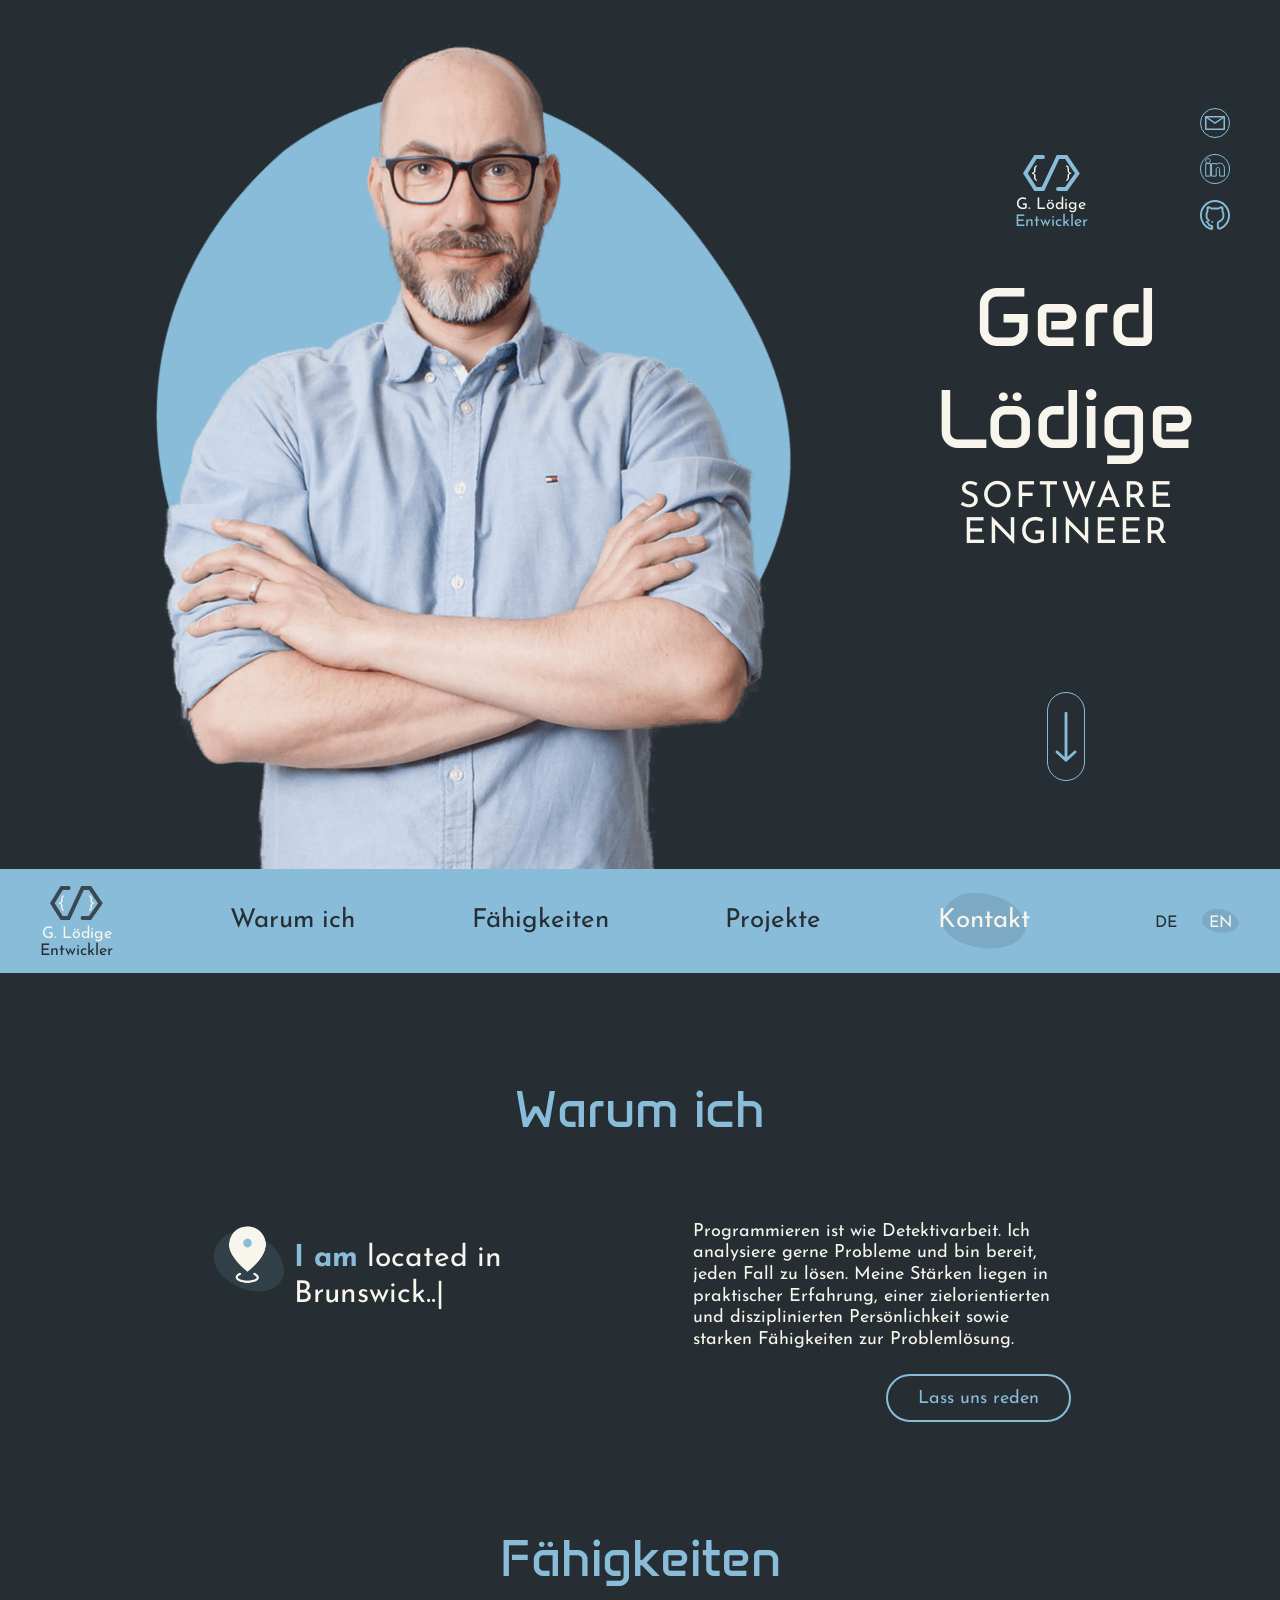
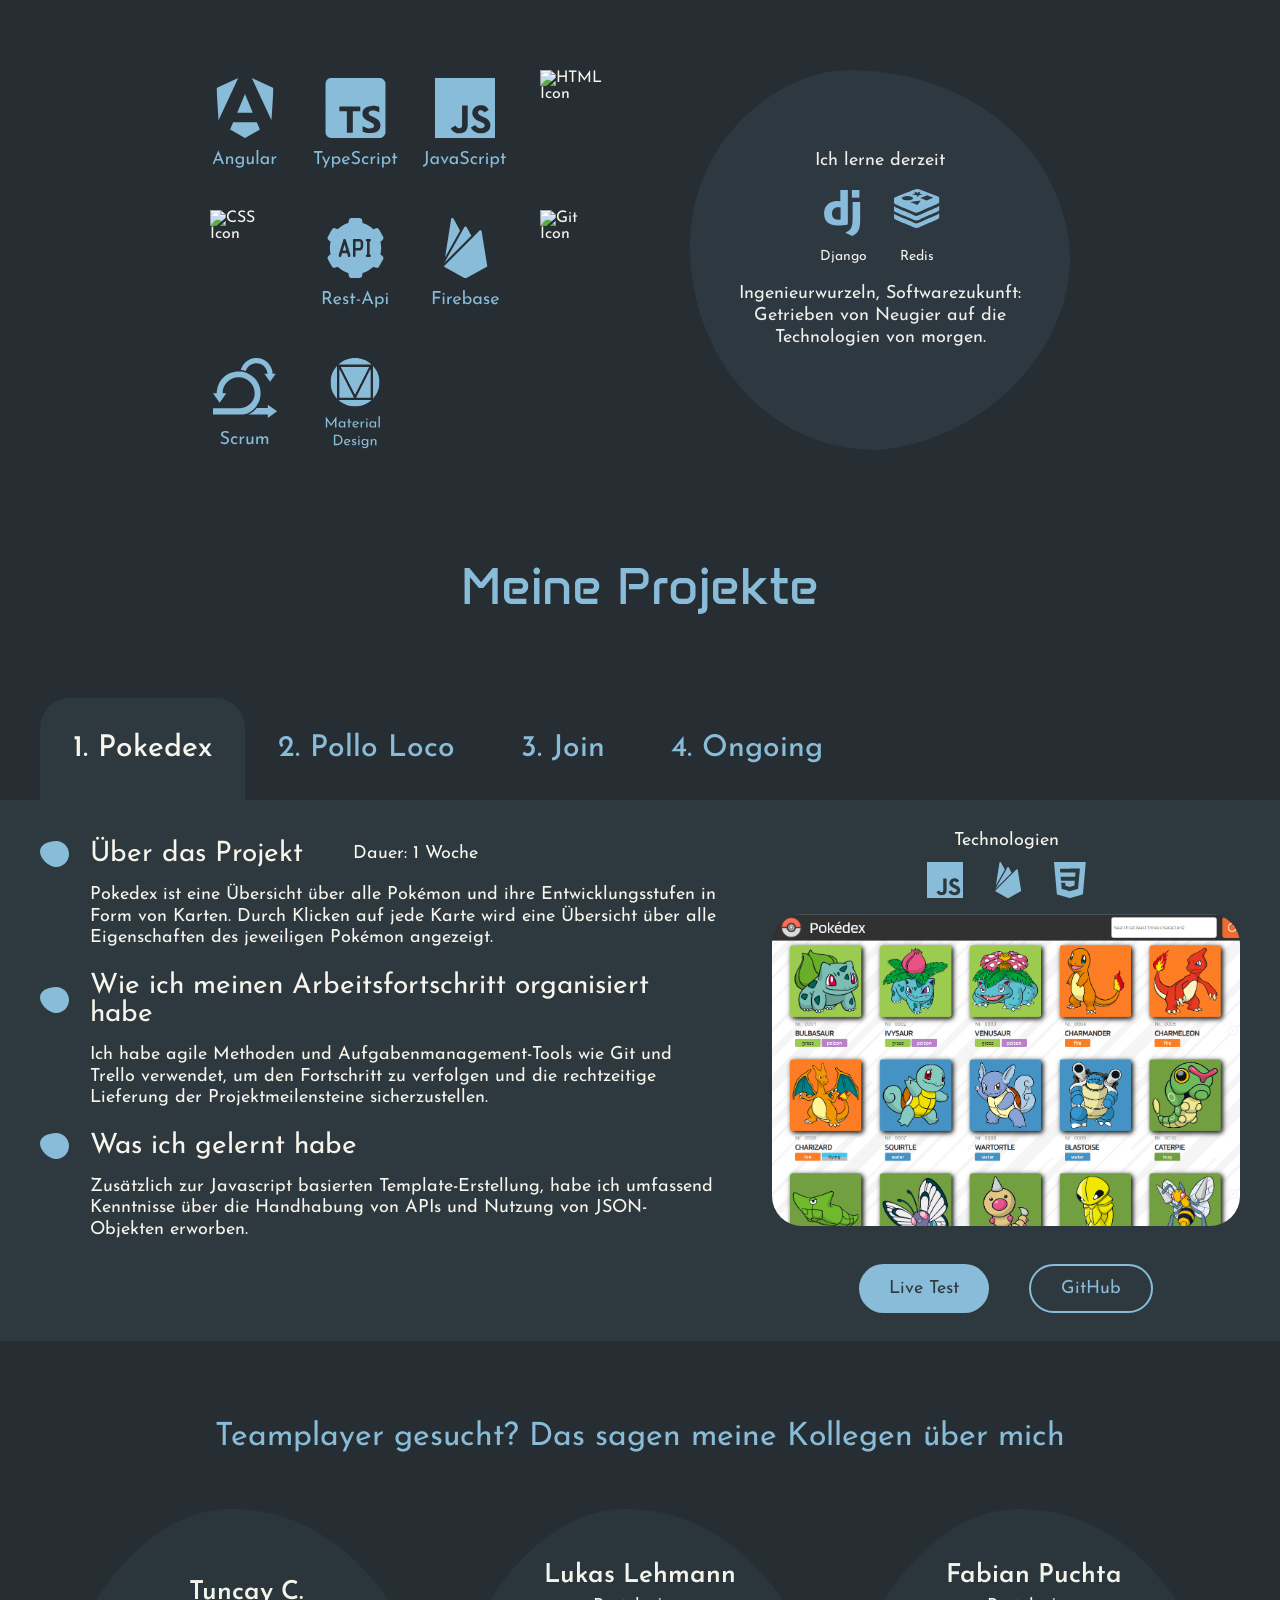
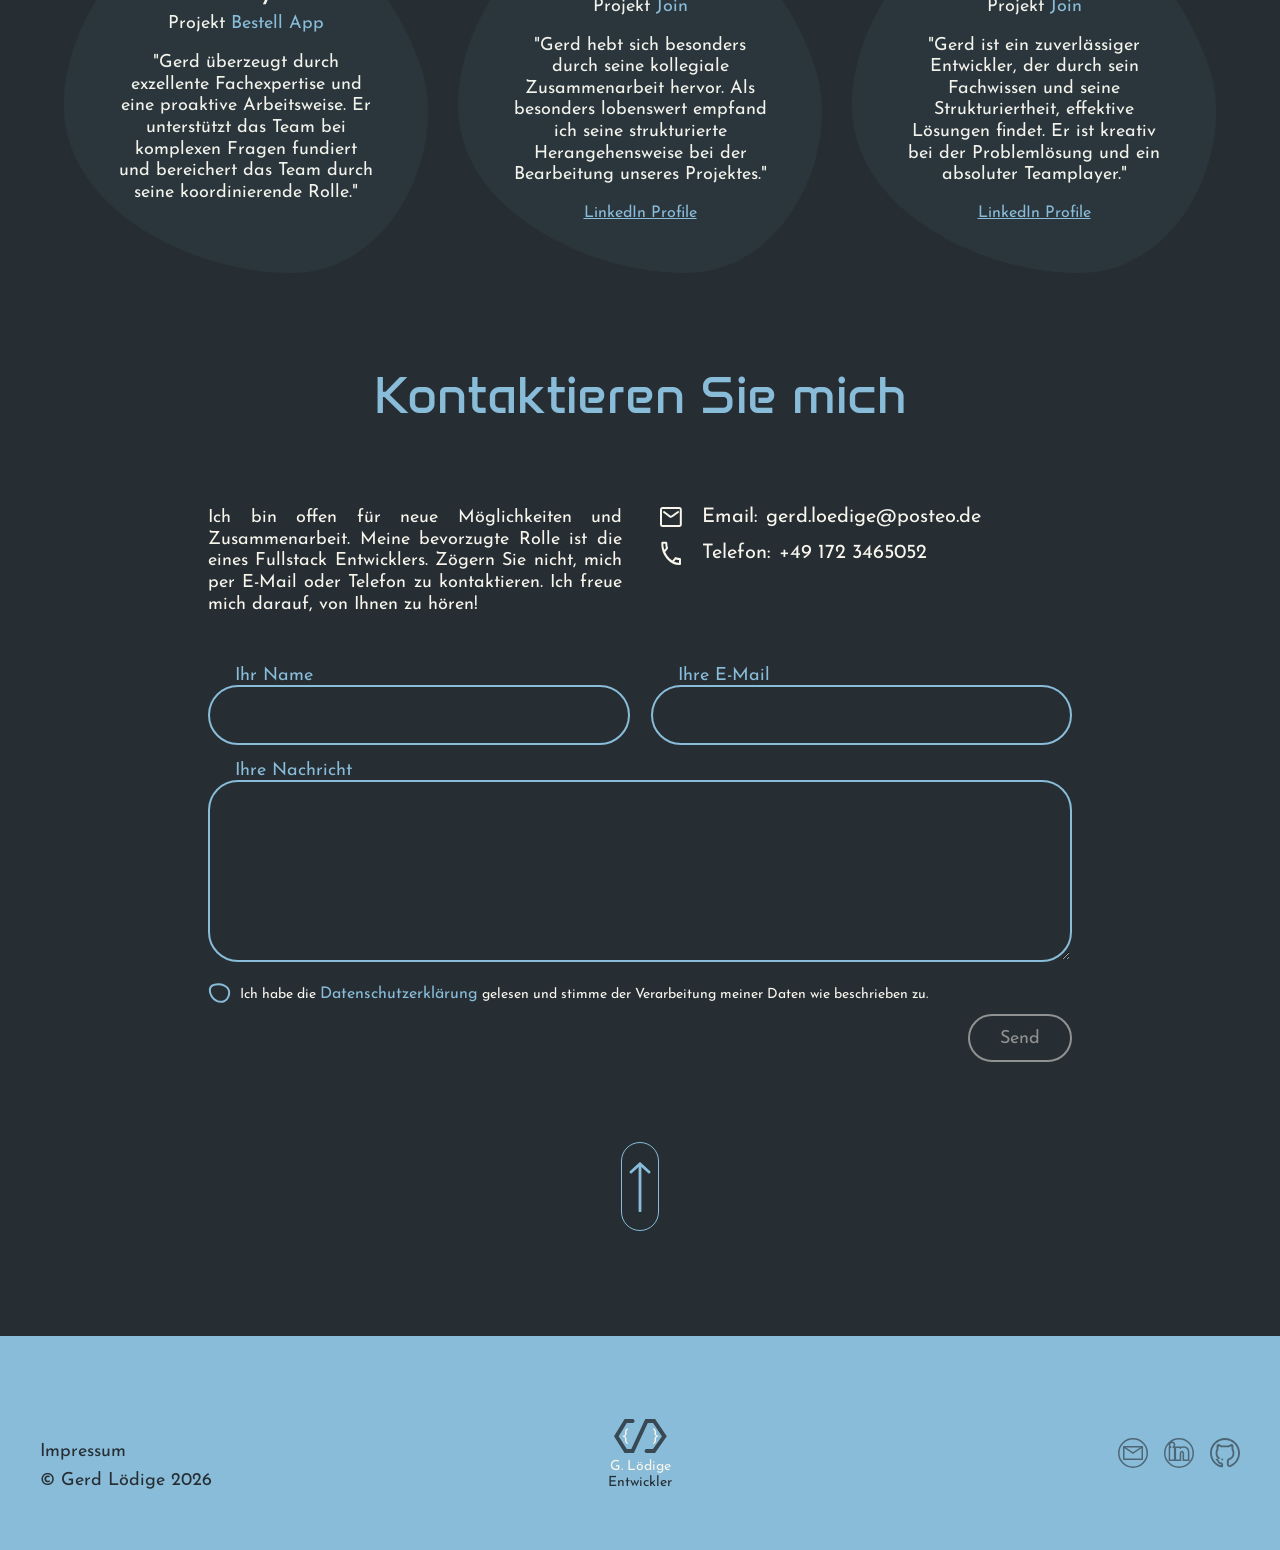
==== de/index.html @ 415784b3 "create privacy policy for de and en" ====
<!DOCTYPE html>
<html lang="de">
<head>
    <meta charset="UTF-8">
    <meta name="viewport" content="width=device-width, initial-scale=1.0">
    <title>Gerd Lödige</title>
    <link rel="icon" href="../assets/img/burger_menu_bubble.svg" type="image/x-icon">
    <link rel="stylesheet" href="../styles/burger.css">
    <link rel="stylesheet" href="../style.css">
    <link rel="stylesheet" href="../styles/responsive.css">
    <script src="../script.js" defer></script>
    <script src="../scripts/submit_mail.js" defer></script>
    <script src="../scripts/animate_project_overview.js" defer></script>
    <script src="../scripts/check_input.js" defer></script>
</head>
<body>
    <div class="hero_wrapper">
        <section id="hero_section" class="hero">
            <div class="header_mobile d-none">
                <div class="logo_hero">
                    <div class="logo_hero_icon">
                        <img src="../assets/icons/logo_icon.svg" class="logo_hover" alt="Logo Icon">
                        <img src="../assets/icons/logo_icon_small.svg" class="logo_default" alt="Logo Icon">
                    </div>
                    <p class="name">G. Lödige</p>
                    <p>developer</p>
                </div>
                <button onclick="toggleBurgerMenu(this)" class="button">
                    <span class="burger-2">
                    <span class="bar bar--1"></span>
                    <span class="bar bar--2"></span>
                    <span class="bar bar--3"></span>
                    </span>
                </button>
            </div>
            <div class="portfolio_img_container">
                <div class="burger_menu" id="burger_menu">
                    <img src="../assets/img/burger_menu_bubble.svg" alt="Burger Menu Background Image">
                    <div class="burger_menu_container">
                        <a href="#why_me_section">Warum ich</a>
                        <a href="#skills_section">Fähigkeiten</a>
                        <a href="#projects_section">Projekte</a>
                        <a href="#contact_section">Kontakt</a>
                        <div class="nav_language">
                            <a href="../de/index.html" onclick="storePreferredLanguage('de')">DE</a>
                            <a href="../en/index.html" onclick="storePreferredLanguage('en')">EN</a>
                        </div>
                    </div>
                </div>
                <img src="../assets/img/bubble_blue.png" class="image_background_hover" alt="Background Image">
                <img src="../assets/img/bubble_light_blue.png" class="image_background_default" alt="Background Image">
                <img src="../assets/img/Portfolio-Gerd-010-cut-v4.png" class="user_img" alt="Portrait of Gerd Lödige">
            </div>
            <div class="hero_text_area">
                <div class="social_media_container">
                    <div class="logo_hero">
                        <div class="logo_hero_icon">
                            <img src="../assets/icons/logo_icon.svg" class="logo_hover" alt="Logo Icon">
                            <img src="../assets/icons/logo_icon_small.svg" class="logo_default" alt="Logo Icon">
                        </div>
                            <p class="name">G. Lödige</p>
                            <p>Entwickler</p>
                    </div>
                    <div class="social_media">
                        <a href="#contact_section">
                            <img src="../assets/icons/mail_logo.svg" class="social_media_default" alt="Email Icon">
                            <img src="../assets/icons/mail_icon_hover_blue.svg" class="social_media_hover" alt="Email Icon Hover">
                        </a>
                        <a href="https://www.linkedin.com/in/gerd-lödige-4a08802a9/" target="_blank">
                            <img src="../assets/icons/linkedin_logo.svg" class="social_media_default" alt="LinkedIn Icon">
                            <img src="../assets/icons/linkedIn_icon_hover_blue.svg" class="social_media_hover" alt="LinkedIn Icon Hover">
                        </a>
                        <a href="https://github.com/gloedige" target="_blank">
                            <img src="../assets/icons/github_logo.svg" class="social_media_default" alt="GitHub Icon">
                            <img src="../assets/icons/github_icon_hover_blue.svg" class="social_media_hover" alt="GitHub Icon Hover">
                        </a>
                    </div>
                </div>
                <div class="title">
                    <h1>Gerd Lödige</h1>
                    <p>SOFTWARE ENGINEER</p>
                </div>
                <div class="hero_arrow_down">
                    <a href="#why_me_section" class="arrow_swap_vertical">
                        <img src="../assets/icons/arrow_down_hover.svg" class="button_hover desktop" alt="Arrow Down Hover Icon">
                        <img src="../assets/icons/arrow_down_default.svg" class="button_default desktop" alt="Arrow Down Icon">
                        <img src="../assets/icons/arrow_down_mobile_onpress.svg" class="button_press mobile" alt="Arrow Down Press Icon">
                        <img src="../assets/icons/arrow_down_mobile_default.svg" class="button_default_mobile mobile" alt="Arrow Down Mobile Default Icon">
                    </a>
                </div>
            </div>

        </section>
    </div>
    <div class="nav_wrapper">
        <nav>
            <div class="nav_logo">
                <a href="#hero_section" class="logo_hero">
                    <img src="../assets/icons/logo_icon_dark.svg" alt="Logo Icon">
                    <p class="name">G. Lödige</p>
                    <p>Entwickler</p>
                </a>
            </div>
            <div class="nav_menu">
                <a href="#why_me_section">Warum ich</a>
                <a href="#skills_section">Fähigkeiten</a>
                <a href="#projects_section">Projekte</a>
                <a href="#contact_section">Kontakt</a>
            </div>
            <div class="nav_language">
                <a href="../de/index.html" onclick="storePreferredLanguage('de')">DE</a>
                <a href="../en/index.html" onclick="storePreferredLanguage('en')">EN</a>
            </div>
        </nav>
    </div>
    <div class="main_content_wrapper">
        <section id="why_me_section" class="why_me">
            <h2>Warum ich</h2>
            <div class="why_me_container">
                <div class="location_info">
                    <div class="location_icon" id="location_icon"></div>
                    <p id="typing_text"></p>
                </div>
                <span class="about_me_text">
                    Programmieren ist wie Detektivarbeit. Ich analysiere gerne Probleme und bin bereit, jeden Fall zu lösen. 
                    Meine Stärken liegen in praktischer Erfahrung, einer zielorientierten und disziplinierten Persönlichkeit sowie starken
                    Fähigkeiten zur Problemlösung.
                </span>
            </div>
            <div class="button_right_container">
                <a href="#contact_section" class="link_transparent">Lass uns reden</a>
            </div>
        </section>
        <section id="skills_section" class ="skills">
            <h2>Fähigkeiten</h2>
            <div class="skills_container">
                <div class="skills_item_container">
                    <div class="skill_item">
                        <img src="../assets/icons/angular_icon.svg" alt="Angular Icon">
                    </div>
                    <div class="skill_item">
                        <img src="../assets/icons/typescript_icon.svg" alt="TypeScript Icon">
                    </div>
                    <div class="skill_item">
                        <img src="../assets/icons/javascript_icon.svg" alt="JavaScript Icon">
                    </div>
                    <div class="skill_item">
                        <img src="../assets/icons/html_icon.svg" alt="HTML Icon">
                    </div>
                    <div class="skill_item">
                        <img src="../assets/icons/css_icon.svg" alt="CSS Icon">
                    </div>
                    <div class="skill_item">
                        <img src="../assets/icons/rest-api_icon.svg" alt="REST API Icon">
                    </div>
                    <div class="skill_item">
                        <img src="../assets/icons/firebase_icon.svg" alt="Firebase Icon">
                    </div>
                    <div class="skill_item">
                        <img src="../assets/icons/git_icon.svg" alt="Git Icon">
                    </div>
                    <div class="skill_item">
                        <img src="../assets/icons/scrum_icon.svg" alt="Scrum Icon">
                    </div>
                    <div class="skill_item">
                        <img src="../assets/icons/material_design_icon.svg" alt="Material Design Icon">
                    </div>

                </div>
                 <div class="skills_item_mobile_container">
                    <div class="skill_item">
                        <img src="../assets/icons/angular_icon_mobile.svg" alt="Angular Icon">
                    </div>
                    <div class="skill_item">
                        <img src="../assets/icons/typescript_icon_mobile.svg" alt="TypeScript Icon">
                    </div>
                    <div class="skill_item">
                        <img src="../assets/icons/javascript_icon_mobile.svg" alt="JavaScript Icon">
                    </div>
                    <div class="skill_item">
                        <img src="../assets/icons/html_icon_mobile.svg" alt="HTML Icon">
                    </div>
                    <div class="skill_item">
                        <img src="../assets/icons/css_icon_mobile.svg" alt="CSS Icon">
                    </div>
                    <div class="skill_item">
                        <img src="../assets/icons/api_icon_mobile.svg" alt="REST API Icon">
                    </div>
                    <div class="skill_item">
                        <img src="../assets/icons/firebase_icon_mobile.svg" alt="Firebase Icon">
                    </div>
                    <div class="skill_item">
                        <img src="../assets/icons/git_icon_mobile.svg" alt="Git Icon">
                    </div>
                    <div class="skill_item">
                        <img src="../assets/icons/scrum_icon_mobile.svg" alt="Scrum Icon">
                    </div>
                    <div class="skill_item">
                        <img src="../assets/icons/material_icon_mobile.svg" alt="Material Design Icon">
                    </div>

                </div>
                <div class="skills_info_container">
                    <span class="skills_info_headline_mobile">Ich lerne derzeit</span>
                    <div class = "skills_text_and_bubble_container">
                        <p class="new_skill_text_mobile">Ingenieurwurzeln, Softwarezukunft: Getrieben von Neugier auf die Technologien von morgen.</p>
                        <div class = "bubble_container">
                            <img src="../assets/img/bubble_skills_hover.svg" class="skills_background_hover" alt="Background Image">
                            <img src="../assets/img/bubble_skills_default.svg" class="skills_background_default" alt="Background Image">
                            <img src="../assets/img/learning_mobile_bubble.svg" class="skills_background_mobile" alt="Learning Background Image">
                            <p class="skills_learning_text"> Ich lerne derzeit</p>
                                <div class="skills_learning_items">
                                    <div class="new_skill_item">
                                        <img src="../assets/icons/django_icon.svg" alt="Django Icon">
                                        <p>Django</p>
                                    </div>
                                <div class="new_skill_item">
                                    <img src="../assets/icons/redis_icon.svg" alt="Redis Icon">
                                    <p>Redis</p>
                                </div>
                            </div>
                            <div class="new_skill_text">
                                <p>Ingenieurwurzeln, Softwarezukunft: Getrieben von Neugier auf die Technologien von morgen.</p>
                            </div>
                        </div>
                    </div>
                </div>
            </div>
            <div class="skill_link_container">
                <a href="#contact_section" class="link_blue">Let's Talk</a>
            </div>
        </section>
    </div>
    <div class="project_wrapper">
        <section id="projects_section" class="projects">
            <h2>Meine Projekte</h2>
            <menu>
                <div class="project_menu">
                    <button data-project="pokedex" id="pokemon">1. Pokedex</button>
                </div>
                <div class="project_menu">
                    <button data-project="pollo_loco" id="pollo_loco">2. El Pollo Loco</button>
                </div>
                <div class="project_menu">
                    <button data-project="join" id="join">3. Join</button>
                </div>
                <div class="project_menu">
                    <button data-project="coming_soon" id="ongoing">4. Laufendes Projekt</button>
                </div>
            </menu>
            <div class="project_overview_wrapper">
                <div class="project_overview" id="project_pokedex">
                    <div class="project_links_mobile">
                        <a href="https://pokedex.gerd-loedige.de" class="link_blue" target="_blank">Live Test</a>
                        <a href="https://github.com/gloedige/Pokedex" class="link_transparent" target="_blank">GitHub</a>
                    </div>
                    <article>
                        <div class="single_project_info">
                            <div class="single_project_headline">
                                <img src="../assets/icons/mini_bubble_blue.svg" alt="Mini Bubble Blue Icon">
                                <h3>Über das Projekt</h3>
                                <span>Dauer: 1 Woche</span>
                            </div>
                            <span>Pokedex ist eine Übersicht über alle Pokémon und ihre Entwicklungsstufen in Form von Karten. Durch Klicken auf jede Karte wird eine Übersicht über alle Eigenschaften des jeweiligen Pokémon angezeigt.</span>
                        </div>
                        <div class="single_project_info">
                            <div class="single_project_headline">
                                <img src="../assets/icons/mini_bubble_blue.svg" alt="Mini Bubble Blue Icon">
                                <h3>Wie ich meinen Arbeitsfortschritt organisiert habe</h3>
                            </div>
                            <span>Ich habe agile Methoden und Aufgabenmanagement-Tools wie Git und Trello verwendet, um den Fortschritt zu verfolgen und die rechtzeitige Lieferung der Projektmeilensteine sicherzustellen.</span>
                        </div>
                        <div class="single_project_info">
                            <div class="single_project_headline">
                                <img src="../assets/icons/mini_bubble_blue.svg" alt="Mini Bubble Blue Icon">
                                <h3>Was ich gelernt habe</h3>
                            </div>
                            <span>Zusätzlich zur Javascript basierten Template-Erstellung, habe ich umfassend Kenntnisse über die Handhabung von APIs und Nutzung von JSON-Objekten erworben.</span>
                        </div>
                    </article>
                    <div class="single_project_details">
                        <p class="single_project_mobile_headline" id="single_project_mobile_headline">Pokedex</p>
                        <p>Technologien<span>: Firebase, JavaScript, CSS</span></p>
                        <p class="project_duration_mobile">Dauer: 1 Woche</p>
                        <div class="techstack_container">
                            <img src="../assets/icons/javascript_icon_small.svg" alt="JavaScript Icon">
                            <img src="../assets/icons/firebase_icon_small.svg" alt="Firebase Icon">
                            <img src="../assets/icons/css_icon_small.svg" alt="CSS Icon">
                        </div>
                        <div class="preview_wrapping_container">
                            <img src="../assets/img/pokedex_img.png" class="preview" alt="Gameplay des Pokedex-Projekts">
                        </div>
                        <div class="project_links">
                            <a href="https://pokedex.gerd-loedige.de" class="link_blue" target="_blank">Live Test</a>
                            <a href="https://github.com/gloedige/Pokedex" class="link_transparent" target="_blank">GitHub</a>
                        </div>
                    </div>
                </div>
                <div class="project_overview" id="project_pollo_loco">
                    <div class="project_links_mobile">
                        <a href="https://pollo-loco.gerd-loedige.de" class="link_blue" target="_blank">Live Test</a>
                        <a href="https://github.com/gloedige/El_Pollo_Loco" class="link_transparent" target="_blank">GitHub</a>
                    </div>
                    <article>
                        <div class="single_project_info">
                            <div class="single_project_headline">
                                <img src="../assets/icons/mini_bubble_blue.svg" alt="Mini Bubble Blue Icon">
                                <h3>Über das Projekt</h3>
                                <span>Dauer: 3 Wochen</span>
                            </div>
                            <span>Das Jump und Run Spiel basierend auf einem objektorientierten Ansatz. Hilf Pepe, Münzen und Tabasco-Salsa-Flaschen zu finden, um gegen das verrückte Huhn zu kämpfen.</span>
                        </div>
                        <div class="single_project_info">
                            <div class="single_project_headline">
                                <img src="../assets/icons/mini_bubble_blue.svg" alt="Mini Bubble Blue Icon">
                                <h3>Wie ich meinen Arbeitsfortschritt organisiert habe</h3>
                            </div>
                            <span>Ich habe agile Methoden und Aufgabenmanagement-Tools wie Git und Trello verwendet, um den Fortschritt zu verfolgen und die rechtzeitige Lieferung der Projektmeilensteine sicherzustellen.</span>
                        </div>
                        <div class="single_project_info">
                            <div class="single_project_headline">
                                <img src="../assets/icons/mini_bubble_blue.svg" alt="Mini Bubble Blue Icon">
                                <h3>Was ich gelernt habe</h3>
                            </div>
                            <span>Zusätzlich zum intensiven Studium der objektorientierten Programmierung habe ich gelernt, mit einem Canvas und einer hohen Anzahl von Intervallen zu arbeiten, um ein flüssiges Gameplay zu erzeugen.</span>
                        </div>
                    </article>
                    <div class="single_project_details">
                        <p class="single_project_mobile_headline" id="single_project_mobile_headline">Pollo Loco</p>
                        <p>Technologien<span>: HTML, JavaScript, CSS</span></p>
                        <p class="project_duration_mobile">Dauer: 3 Wochen</p>
                        <div class="techstack_container">
                            <img src="../assets/icons/html_icon_small.svg" alt="HTML Icon">
                            <img src="../assets/icons/javascript_icon_small.svg" alt="JavaScript Icon">
                            <img src="../assets/icons/css_icon_small.svg" alt="CSS Icon">
                        </div>
                         <div class="preview_wrapping_container">
                            <img src="../assets/img/el_pollo_loco_img.png" class="preview" alt="Gameplay des El Pollo Loco Projekts">
                        </div>
                        <div class="project_links">
                            <a href="https://pollo-loco.gerd-loedige.de" class="link_blue" target="_blank">Live Test</a>
                            <a href="https://github.com/gloedige/El_Pollo_Loco" class="link_transparent" target="_blank">GitHub</a>
                        </div>
                    </div>
                </div>
                <div class="project_overview" id="project_join">
                    <div class="project_links_mobile">
                        <a href="https://join.gerd-loedige.de" class="link_blue" target="_blank">Live Test</a>
                        <a href="https://github.com/gloedige/Join" class="link_transparent" target="_blank">GitHub</a>
                    </div>
                    <article>
                        <div class="single_project_info">
                            <div class="single_project_headline">
                                <img src="../assets/icons/mini_bubble_blue.svg" alt="Mini Bubble Blue Icon">
                                <h3>Über das Projekt</h3>
                                <span>Dauer: 5 Wochen</span>
                            </div>
                            <span>Join ist ein Kanban-Tool für klassisches Aufgabenmanagement. Nach dem Einloggen können Benutzer eine Übersicht über alle ihre Aufgaben abrufen. Neue Aufgaben können ebenfalls hinzugefügt werden. Die Board-Seite zeigt alle Aufgaben nach Typ kategorisiert an.</span>
                        </div>
                        <div class="single_project_info">
                            <div class="single_project_headline">
                                <img src="../assets/icons/mini_bubble_blue.svg" alt="Mini Bubble Blue Icon">
                                <h3>Wie ich meinen Arbeitsfortschritt organisiert habe</h3>
                            </div>
                            <span>Zur Verfolgung des Fortschritts, habe ich agile Methoden und Aufgabenmanagement-Tools wie Git und Trello verwendet. Die Aufteilung des Projekts in Epics ermöglichte eine strukturelle Clusterung. Regelmäßige Kommunikation zwischen den Projektteilnehmern wurde durch tägliche Stand-ups erreicht.</span>
                        </div>
                        <div class="single_project_info">
                            <div class="single_project_headline">
                                <img src="../assets/icons/mini_bubble_blue.svg" alt="Mini Bubble Blue Icon">
                                <h3>Meine Erfahrungen in der Zusammenarbeit</h3>
                            </div>
                            <span>Die Fähigkeit, die ich während dieses Projekts am intensivsten entwickelt habe, war strukturiertes Teamwork. Darüber hinaus habe ich umfangreiche Erfahrungen im Umgang mit Git und den Herausforderungen der Arbeit in Branches durch die Zusammenarbeit mit anderen Entwicklern gesammelt.</span>
                        </div>
                    </article>
                    <div class="single_project_details">
                        <p class="single_project_mobile_headline" id="single_project_mobile_headline">Join</p>
                        <p>Technologien<span>: HTML, JavaScript, CSS</span></p>
                        <p class="project_duration_mobile">Dauer: 5 Wochen</p>
                        <div class="techstack_container">
                            <img src="../assets/icons/html_icon_small.svg" alt="HTML Icon">
                            <img src="../assets/icons/javascript_icon_small.svg" alt="JavaScript Icon">
                            <img src="../assets/icons/css_icon_small.svg" alt="CSS Icon">
                        </div>
                        <div class="preview_wrapping_container">
                            <img src="../assets/img/join_img.png" class="preview" alt="Beispiel des Join-Projekts">
                        </div>
                        <div class="project_links">
                            <a href="https://join.gerd-loedige.de" class="link_blue" target="_blank">Live Test</a>
                            <a href="https://github.com/gloedige/Join" class="link_transparent" target="_blank">GitHub</a>
                        </div>
                    </div>
                </div>
                <div class="project_overview" id="project_coming_soon">
                    <article>
                        <div class="single_project_info">
                            <div class="single_project_headline">
                                <img src="../assets/icons/mini_bubble_blue.svg" alt="Mini Bubble Blue Icon">
                                <h3>Über das Projekt</h3>
                            </div>
                            <span>Der Schwerpunkt liegt auf der Entwicklung des Backends für ein Projektmanagement-Tool. Das Frontend existiert bereits. Meine Aufgabe ist es, die notwendigen Funktionalitäten zu implementieren und das Frontend und Backend nahtlos zu integrieren. Als Grundlage für die Projektarbeit entwickle ich im Vorfeld einen detaillierten Plan. Darüber hinaus lege ich großen Wert auf sauberen Code.</span>
                        </div>
                    </article>
                    <div class="single_project_details">
                        <p class="single_project_mobile_headline" id="single_project_mobile_headline">In Planung</p>
                        <p>Technologien<span>: Python, Django, Django REST Framework</span></p>
                        <div class="techstack_container">
                            <img src="../assets/icons/python_icon.svg" alt="Python Icon">
                            <img src="../assets/icons/django_icon.svg" alt="Django Icon">
                            <img src="../assets/icons/DRF_icon.svg" alt="Django REST Framework Icon">
                        </div>
                        <div class="preview_wrapping_container">
                            <div class="further_project">
                                <span>Demnächst verfügbar...</span>
                            </div>
                        </div>
                    </div>

                </div>
            </div>

        </section>
    </div>
    <div class="main_content_wrapper">
        <section class="reference">
            <p class="reference_headline">Teamplayer gesucht? <span>Das sagen meine Kollegen über mich</span></p>
            <div class="reference_container carousel">
                <div class="text_bubble_container">
                    <img src="../assets/img/bubble_reference_hover.svg" class="reference_background_hover" alt="Hintergrundbild">
                    <img src="../assets/img/bubble_reference_default.svg" class="reference_background_default" alt="Hintergrundbild">
                    <img src="../assets/img/bubble_reference_mobile.svg" class="reference_background_mobile" alt="Hintergrundbild">
                    <div class="reference_contact_details">
                        <p class="reference_name">Tuncay C.</p>
                        <p class="reference_project">Projekt <span>Bestell App</span></p>
                    </div>

                    <div class="reference_text">
                        <p>"Gerd überzeugt durch exzellente Fachexpertise und eine proaktive Arbeitsweise. Er unterstützt das Team bei komplexen Fragen fundiert und bereichert das Team durch seine koordinierende Rolle."</p>
                    </div>
                </div>
                <div class="text_bubble_container">
                    <img src="../assets/img/bubble_reference_hover.svg" class="reference_background_hover" alt="Hintergrundbild">
                    <img src="../assets/img/bubble_reference_default.svg" class="reference_background_default" alt="Hintergrundbild">
                    <img src="../assets/img/bubble_reference_mobile.svg" class="reference_background_mobile" alt="Hintergrundbild">
                    <div class="reference_contact_details">
                        <p class="reference_name">Lukas Lehmann</p>
                        <p class="reference_project">Projekt <span>Join</span></p>
                    </div>

                    <div class="reference_text">
                        <p>"Gerd hebt sich besonders durch seine kollegiale Zusammenarbeit hervor. Als besonders lobenswert empfand ich seine strukturierte Herangehensweise bei der Bearbeitung unseres Projektes."</p>
                    </div>
                    <a href='https://www.linkedin.com/in/lukas-lehmann-b7b5683bb/' target="_blank">LinkedIn Profile</a>
                </div>
                <div class="text_bubble_container">
                    <img src="../assets/img/bubble_reference_hover.svg" class="reference_background_hover" alt="Hintergrundbild">
                    <img src="../assets/img/bubble_reference_default.svg" class="reference_background_default" alt="Hintergrundbild">
                    <img src="../assets/img/bubble_reference_mobile.svg" class="reference_background_mobile" alt="Hintergrundbild">
                    <div class="reference_contact_details">
                        <p class="reference_name">Fabian Puchta</p>
                        <p class="reference_project">Projekt <span>Join</span></p>
                    </div>

                    <div class="reference_text">
                        <p>"Gerd ist ein zuverlässiger Entwickler, der durch sein Fachwissen und seine Strukturiertheit, effektive Lösungen findet. Er ist kreativ bei der Problemlösung und ein absoluter Teamplayer."</p>
                    </div>
                    <a href='https://www.linkedin.com/in/fabian-puchta-7ba7383b7/' target="_blank">LinkedIn Profile</a>
                </div>
            </div>
        </section>
        <section id="contact_section" class="contact">
            <h2>Kontaktieren Sie mich</h2>
            <div class="contact_wrapper">
                <div class="contact_container">
                    <div class="contact_request">
                        <p>Lassen Sie uns zusammenarbeiten!</p>
                    </div>
                    <div class="contact_text">
                        <p>Ich bin offen für neue Möglichkeiten und Zusammenarbeit. Meine bevorzugte Rolle ist die eines Fullstack Entwicklers. Zögern Sie nicht, mich per E-Mail oder Telefon zu kontaktieren. Ich freue mich darauf, von Ihnen zu hören!</p>
                    </div>
                    <div class="contact_info">
                        <a href="mailto:gerd.loedige@posteo.de">
                            <img src="../assets/icons/email_icon_default.svg" class="email_img_default" alt="Email Icon">
                            <img src="../assets/icons/email_icon_hover.svg" class="email_img_hover" alt="Email Icon Hover">
                            <img src="../assets/icons/email_icon_clicked.svg" class="email_img_clicked" alt="Email Icon Clicked">
                            <span>Email: </span>
                            gerd.loedige@posteo.de
                        </a>
                        <a href="tel:+491723465052">
                            <img src="../assets/icons/phone_icon_default.svg" class="phone_img_default" alt="Telefon Symbol">
                            <img src="../assets/icons/phone_icon_hover.svg" class="phone_img_hover" alt="Telefon Symbol Hover">
                            <span>Telefon: </span>
                            +49 172 3465052
                        </a>
                    </div>
                </div>
                <div class="form_container">
                    <form action="send_mail.php" method="POST">
                        <div class="contact_field_name_email">
                            <div class="input_container">
                                <label for="contact_name" id="contact_name_label">Ihr Name <span class="d-none">ist erforderlich</span></label>
                                <div class="input_field">
                                    <input 
                                    type="text" 
                                    id="contact_name" 
                                    name="name"
                                    placeholder="Ihr Name"
                                    >
                                    <img src="../assets/icons/done_icon.svg" alt="Input Valid Icon" class="input_valid_icon">
                                </div>
                            </div>
                            <div class="input_container">
                                <label for="contact_mail" id="contact_mail_label">Ihre E-Mail <span class="d-none">ist erforderlich</span></label>
                                <div class="input_field">
                                    <input 
                                    type="email" 
                                    id="contact_mail" 
                                    name="email" 
                                    placeholder="Ihre E-Mail"
                                    >
                                    <img src="../assets/icons/done_icon.svg" alt="Input Valid Icon" class="input_valid_icon">
                                </div>
                            </div>
                        </div>
                        <div class="input_container full_width">
                            <label for="contact_message" id="contact_message_label">Ihre Nachricht <span class="d-none">ist erforderlich</span></label>
                            <div class="input_field">
                                <textarea
                                id="contact_message" 
                                name="message" 
                                rows="8" 
                                placeholder="Ihre Nachricht"
                                ></textarea>
                                <img src="../assets/icons/done_icon.svg" alt="Input Valid Icon" class="input_valid_icon">
                            </div>
                        </div>
                        <div class="accept_policy_container">
                            <div class="checkbox_container" onclick="toggleAcceptPolicy()" id="checkbox_container">
                                <input type="checkbox" id="accept_policy" name="accept_policy" value="accepted">
                                <img src="../assets/icons/checkbox_hover.svg" alt="Checkbox Hover Icon" class="checkbox_hover inactive">
                                <img src="../assets/icons/checkbox_default.svg" alt="Checkbox Default Icon" class="checkbox_default">
                                <img src="../assets/icons/checkbox_checked.svg" alt="Checkbox Checked Icon" class="checkbox_checked inactive">
                                <img src="../assets/icons/checkbox_error.svg" alt="Checkbox Error Icon" class="checkbox_error inactive">
                            </div>
                            <div class="policy_text_container">
                                <label for="accept_policy" id="accept_policy_label">Ich habe die <a href="privacy_policy.html">Datenschutzerklärung</a> gelesen und stimme der Verarbeitung meiner Daten wie beschrieben zu.</label>
                                <span class="error_policy d-none" id="error_policy">Bitte akzeptieren Sie die Datenschutzerklärung.</span>
                            </div>
                            <button class="send_button" type="submit" disabled id="send_button">Send</button>
                        </div>
                    </form>
                    <div class="send_mail_overlay" id="send_mail_overlay">
                        <div class="overlay_content">
                            <p>Vielen Dank für Ihre Nachricht!</p>
                        </div>
                    </div>
                </div>
                <div class="contact_arrow_up">
                    <a href="#hero_section" class="arrow_swap_vertical">
                        <img src="../assets/icons/arrow_up_hover.svg" class="button_hover desktop" alt="Pfeil nach oben Hover Symbol">
                        <img src="../assets/icons/arrow_up_default.svg" class="button_default desktop" alt="Pfeil nach oben Symbol">
                        <img src="../assets/icons/arrow_up_mobile_onpress.svg" class="button_press mobile" alt="Arrow Up Press Icon">
                        <img src="../assets/icons/arrow_up_mobile_default.svg" class="button_default_mobile mobile" alt="Arrow Up Mobile Default Icon">
                    </a>
                </div>
            </div>
        </section>
    </div>
    <div class="nav_wrapper">
        <footer>
            <div class="footer_container_left">
                <a href="legal_notice.html">Impressum</a>
                <span>&copy; Gerd Lödige 2026</span>
            </div>
            <div class = "footer_container_right">
                <div class="nav_logo">
                    <a href="#hero_section" class="logo_hero footer">
                        <img src="../assets/icons/logo_icon_dark.svg" alt="Logo Icon">
                        <p class="name">G. Lödige</p>
                        <p>Entwickler</p>
                    </a>
                </div>
                <div class="social_media footer">
                    <a href="#contact_section">
                        <img src="../assets/icons/mail_icon_dark.svg" class="social_media_default" alt="E-Mail Icon">
                        <img src="../assets/icons/mail_icon_white.svg" class="social_media_hover" alt="E-Mail Icon Hover">
                    </a>
                    <a href="https://www.linkedin.com/in/gerd-lödige-4a08802a9/" target="_blank">
                        <img src="../assets/icons/linkedIn_icon_dark.svg" class="social_media_default" alt="LinkedIn Icon">
                        <img src="../assets/icons/linkedIn_icon_white.svg" class="social_media_hover" alt="LinkedIn Icon Hover">
                    </a>
                    <a href="https://github.com/gloedige" target="_blank">
                        <img src="../assets/icons/github_icon_dark.svg" class="social_media_default" alt="GitHub Icon">
                        <img src="../assets/icons/github_icon_white.svg" class="social_media_hover" alt="GitHub Icon Hover">
                    </a>
                </div>
            </div>
        </footer>
    </div>
    
</body>
</html>
---- styles/burger.css ----
.button {
  background: transparent;
  border: 0;
  width: 32px;
  height: 40px;
  display: grid;
  place-items: center;
  cursor: pointer;
  padding: 0;
  scale: 1.0;
  border-radius: 8px;
  overflow: hidden;
  transition: 0.175s;
  margin-right: 12px;
}

.burger-2 {
  scale: 1.2;
  --gap: 10px;
  --height-bar: 2px;
  --pos-y-bar-one: 0;
  --pos-y-bar-three: 0;
  --scale-bar: 1;
  --rotate-bar-one: 0;
  --rotate-bar-three: 0;
  width: 25px;
  display: flex;
  flex-direction: column;
  gap: var(--gap);
  cursor: pointer;
  position: relative;
}

.burger-2 .bar {
  position: relative;
  height: var(--height-bar);
  width: 100%;
  border-radius: 0.5rem;
  background-color: #f9f9f9;
}

.burger-2 .bar--1 {
  top: var(--pos-y-bar-one);
  transform: rotate(var(--rotate-bar-one));
  transition: top 200ms 100ms, transform 100ms;
}

.burger-2 .bar--2 {
  transform: scaleX(var(--scale-bar));
  transition: transform 150ms 100ms;
}

.burger-2 .bar--3 {
  bottom: var(--pos-y-bar-three);
  transform: rotate(var(--rotate-bar-three));
  transition: bottom 200ms 100ms, transform 100ms;
}

.is-closed.burger-2 > .bar--1 {
  transition: top 200ms, transform 200ms 100ms;
}

.is-closed.burger-2 .bar--3 {
  transition: bottom 200ms, transform 200ms 100ms;
}

.is-closed.burger-2 {
  --pos-y-bar-one: calc(var(--gap) + var(--height-bar));
  --pos-y-bar-three: calc(var(--gap) + var(--height-bar));
  --scale-bar: 0;
  --rotate-bar-one: 45deg;
  --rotate-bar-three: -45deg;
}
---- style.css ----
html {
    scroll-behavior: smooth;
    scroll-padding-top: 104px;
}

section[id] {
    scroll-margin-top: 104px;
}

body{
    background-color: #262E34;
    font-family: 'Josefin', Arial, sans-serif;
    color: #F8F5EC;
    margin: 0;
}

.hero_wrapper{
    width: 100%;
    z-index: 1;
    display: flex;
    flex-direction: column;
    position: relative;
}

.nav_wrapper{
    width: 100%;
    display: flex;
    justify-content: center;
    background-color: #89BCD9;
    position: sticky;
    top: 0;
    z-index: 1000;
}

h1{
    font-size: 88px;
    font-family: 'Anta', Arial, sans-serif;
    font-weight: 400;
    margin: 36px 0 10px 0;
    text-wrap-mode: nowrap;
}

h2{
    font-size: 60px;
    font-family: 'Anta', Arial, sans-serif;
    font-weight: 400;
    margin: 0 auto 80px auto;
    padding: 0 22px;
    color: #89BCD9;
    text-wrap-mode: wrap;
}

.hero{
    display: flex;
    flex-direction: row;
    justify-content: center;
    text-align: center;
    padding: 40px 30px 0 30px;
    margin: 0 auto;
    max-width: 1240px;
    width: 100%;
    height: 745px;
    box-sizing: border-box;
}

.hero_text_area{
    margin: 68px 0 0 auto;
    padding-left: 24px;
}

.hero_text_area p{
    font-size: 40px;
    margin: 0;
}

.image_background{
    position: relative;
    top: 70px;
    left: 0;
    width: 100%;
    object-fit: cover;
    z-index: -1;
    transform: rotate(-45deg);
}

.social_media{
    display: flex;
    flex-direction: column;
    justify-content: end;
    gap: 16px;
    width: 30px;
}

.social_media a{
    position: relative;
    width: 30px;
    height: 30px;
}

.social_media_container{
    display: flex;
    flex-direction: row;
}

.social_media_default,
.social_media_hover{
    position: absolute;
    transition: opacity 0.3s;
    right: 0;
}

.social_media_default{
    opacity: 1;
}

.social_media_hover{
    position: absolute;
    opacity: 0;
}

.social_media a:hover .social_media_default{
    opacity: 0;
}

.social_media a:hover .social_media_hover{
    opacity: 1;
}

.logo_hero{
    flex: 1;
    display: flex;
    flex-direction: column;
    justify-content: end;
    align-items: center;
    gap: 1px;
}

.logo_hero_icon{
    position: relative;
    height: 38px;
    min-width: 70px;
    display: flex;
    justify-content: center;
}

.logo_hero .name{
    font-size: 16px;
    margin: 4px 0 0 0;
    color: #F8F5EC;
}

.logo_hero p{
    font-size: 16px;
    margin: 0;
    color: #89BCD9;
}

.logo_default,
.logo_hover{
    position: absolute;
    transition: opacity 1s;
}

.logo_default{
    opacity: 1;
}

.logo_hover{
    position: absolute;
    opacity: 0;
}

.logo_hero_icon:hover .logo_default{
    opacity: 0;
}

.logo_hero_icon:hover .logo_hover{
    opacity: 1;
}

.title{
    width: 100%;
}

.title p{
    letter-spacing: 2px;
    text-wrap-mode: nowrap;
}

.hero_arrow_down{
    display: flex;
    justify-content: center;
    margin-top: 140px;
    width: 100%;
    height: 90px;
}

.hero_arrow_down a{
    cursor: pointer;
}

.arrow_swap_vertical{
    position: relative;
    aspect-ratio: 1 / 2;
    justify-content: center;
    display: flex;
}

.arrow_swap_horizontal{
    position: relative;
    aspect-ratio: 3 / 1;
}

.button_default,
.button_hover,
.button_press,
.button_default_mobile{
    position: absolute;
    transition: opacity 0.3s;
}

.button_hover,
.button_press{
    position: absolute;
    opacity: 0;
}

.button_right{
    right: 0;
}

.arrow_swap_vertical:hover .button_default,
.arrow_swap_horizontal:hover .button_default,
.arrow_swap_vertical:active .button_default_mobile{
    opacity: 0;
}

.arrow_swap_vertical:hover .button_hover,
.arrow_swap_vertical:active .button_press,
.arrow_swap_horizontal:hover .button_hover{
    opacity: 1;
}

.portfolio_img_container{
    width: 100%;
    max-width: 535px;
    position: relative;
    margin: 22px 25px 0 25px;
}

.portfolio_img_container img,
.menu_container_impressum img{
    position: absolute;
    bottom: 0;
    left: 50%;
}

.user_img{
    height: 100%;
    object-fit: cover;
    transform: translate(-50%, 0);
}


.image_background_default,
.image_background_hover{
    transition: opacity 0.5s;
    transform: translate(-50%, -15%) rotate(-45deg);
    height: 80%;
}

.image_background_hover{
    opacity: 0;
}

.portfolio_img_container:hover .image_background_default{
    opacity: 0;
}
.portfolio_img_container:hover .image_background_hover{
    opacity: 1;
}

nav{
    display: flex;
    align-items: center;
    max-width: 1240px;
    width: 100%;
    padding: 0px 20px;
    box-sizing: border-box;
    margin: 0 auto;
    height: 104px;
}

.nav_logo p{
    color: #262E34;
}

.nav_menu{
    display: flex;
    flex-direction: row;
    justify-content: space-evenly;
    flex: 1;
}

.nav_logo a,
.nav_menu a{
    text-decoration: none;
}

.nav_menu a{
    min-width: 84px;
    min-height: 60px;
    justify-content: center;
    display: flex;
    align-items: center;
    color: #262E34;
    font-size: 26px;
    transition: background-color 0.5s, color 0.5s;
    white-space: nowrap;
}

.nav_menu a.active{
    color: #F8F5EC;
    background-image: url('./assets/icons/nav_menu_hover.svg');
    background-repeat: no-repeat;
    background-position: center;
}

.nav_language a.active{
    color: #F8F5EC;
    background-image: url('./assets/icons/language_menu_background.svg');
    background-repeat: no-repeat;
    background-position: center;
}

.nav_menu a:hover,
.project_menu button:hover{
    color: #F8F5EC;
}

.nav_language{
    display: flex;
    flex-direction: row;
    gap: 16px;
}

.nav_language a{
    color: #262E34;
    text-decoration: none;
    font-size: 16px;
    transition: background-color 0.3s, color 0.3s;
    padding: 8px 8px 4px 8px;
}

.nav_language a:hover{
    color: #F8F5EC;
}

.main_content_wrapper{
    width: 100%;
    z-index: 1;
    display: flex;
    flex-direction: column;
    justify-content: center;
    position: relative;
}

.button_right_container{
    display: flex;
    justify-content: flex-end;
    height: 48px;
    max-width: calc(860px + 22px + 24px);
    width: 100%;
    margin: 24px auto 0 auto;
    padding: 0 22px 0 24px;
    box-sizing: border-box;
}

.why_me,
.skills,
.projects{
    margin: 104px auto 0 auto;
}

.why_me,
.skills,
.projects,
.reference{
    display: flex;
    flex-direction: column;
    align-items: center;
    width: 100%;
    max-width: 1440px;
}

.why_me_container{
    display: flex;
    flex-direction: row;
    gap: 52px;
    justify-content: space-between;
    max-width: calc(860px + 22px + 24px);
    width: 100%;
    margin: 0 auto;
    padding: 0 22px 0 24px;
    box-sizing: border-box;
}

.why_me_container .about_me_text{
    line-height: 1.2;
}

.why_me_container span{
    font-size: 18px;
    color: #F8F5EC;
}

.location_icon{
    position: relative;
    min-width: 75px;
}

.location_icon img{
    position: absolute;
    width: 100%;
    object-fit: cover;
}

.location_icon_ellipse{
    top: 40px;
    left: 25px;
}

.location_info{
    display: flex;
    flex-direction: row;
    gap: 8px;
    align-items: flex-start;
    min-width: 430px;
    min-height: 110px;
}

#typing_text.typing_active::after {
    content: '|';
    color: #F8F5EC;
    animation: blink 0.8s step-end infinite;
    font-weight: 400;
    display: inline-block;
    vertical-align: bottom; 
}

.location_info .typing_active{
    font-size: 30px;
    margin: 20px 0 0 0;
    line-height: 1.2;
}

.location_info .text_blue{
    font-weight: 700;
    font-size: 30px;
    color: #89BCD9;
}
    
@keyframes blink {
  0%, 100% {
    opacity: 1;
  }
  50% {
    opacity: 0;
  }
}

.skills_container{
    display: flex;
    flex-direction: row;
    width: 100%;
    gap: 80px;
    max-width: calc(860px + 2 * 23px);
    margin: 0 auto;
    padding: 0 23px;
    box-sizing: border-box;
}

.skills_item_container{
    display: grid;
    gap: 40px;
    grid-template-columns: repeat(auto-fit, minmax(70px, 1fr));
    flex: 1;
    flex-wrap: wrap;
}

.skills_info_container{
    display: flex;
    flex-direction: column;
    align-items: center;
    gap: 24px;
}

.skills_text_and_bubble_container{
    display: flex;
    flex-direction: row;
    gap: 8px;
}

.skills_text_and_bubble_container 
.new_skill_text_mobile{
    font-size: 16px;
    text-align: left;
    margin: 8px 0 0 0;
    line-height: 1.2;
    display: none;
}

.skills_info_headline_mobile{
    font-size: 16px;
    color: #89BCD9;
    display: none;
}

.bubble_container{
    display: flex;
    flex-direction: column;
    align-items: center;
    height: 380px;
    width: 380px;
    gap: 19px;
    position: relative;
}

.bubble_container p{
    margin: 81px 0 0 0;
    font-size: 18px;
}

.skills_background_mobile{
    display: none;
    transform: rotate(-50deg);
}

.skills_background_hover,
.skills_background_default, 
.skills_background_mobile,
.reference_background_hover,
.reference_background_default,
.reference_background_mobile{
    position: absolute;
    transition: opacity 1s;
    pointer-events: none;
    max-width: 100%;
}

.skills_background_hover,
.reference_background_hover{
    opacity: 0;
}

.bubble_container:hover .skills_background_default,
.text_bubble_container:hover .reference_background_default{
    opacity: 0;
}
.bubble_container:hover .skills_background_hover,
.text_bubble_container:hover .reference_background_hover{
    opacity: 1;
}

.skill_item{
    height: 100px;
    display: flex;
    justify-content: center;
}
.skills_item_mobile_container{
    display: none;
}

.skills_learning_items{
    display: flex;
    flex-direction: row;
    gap: 28px;
    width: 100%;
    justify-content: center;
}

.new_skill_item{
    display: flex;
    flex-direction: column;
    align-items: center;
    justify-content: space-between;
    gap: 8px;
    width: 46px;
}

.new_skill_item img{
    width: 100%;
}

.new_skill_item p{
    font-size: 14px;
    margin: 4px 0 0 0;
}

.new_skill_text{
    width: 77%;
}

.new_skill_text p,
.reference_text p{
    font-size: 18px;
    margin: 0;
    color: #F8F5EC;
    text-align: center;
    line-height: 120%;
}

.skill_link_container{
    display:none;
    justify-content: center;
    margin: 40px auto 0 auto;
}

.project_menu button{
    font-size: 30px;
    font-family: 'Josefin', Arial, sans-serif;
    font-weight: 500;
    line-height: 120%;
    color: #89BCD9;
    transition: background-color 0.5s, color 0.5s;
    cursor: pointer;
    padding: 33px;
    border-style: none;
    background-color: transparent;
}

.project_wrapper{
    display: flex;
    flex-direction: column;
    align-items: center;
    gap: 40px;
    width: 100%;
}

.projects menu{
    display: flex;
    flex-direction: row;
    justify-content: flex-start;
    width: 100%;
    max-width: 1200px;
    margin: 0 auto;
    padding: 0;
}

.project_menu .active{
    color: #F8F5EC;
    background-color: #2D383F;
    padding: 33px;
    border-top-right-radius: 30px;
    border-top-left-radius: 30px;
}

.project_overview_wrapper{
    width: 100vw;
    background-color: #2D383F;
}

.project_overview{
    width: 100%;
    max-width: 1244px;
    margin: 31px auto 0 auto;
    padding: 0 22px;
    box-sizing: border-box;
    display: flex;
    flex-direction: row;
    gap: 56px;
}

.project_overview article{
    flex: 1;
}

.single_project_mobile_headline{
    display: none;
}

.single_project_headline{
    display: flex;
    flex-direction: row;
    align-items: center;
    margin-bottom: 16px;
}

.single_project_headline h3{
    margin: 0 0 0 21px;
    font-size: 28px;
    font-weight: 400;
    color: #F8F5EC;
}

.single_project_info{
    margin: 9px 0 23px 0px;
}

.single_project_info span{
    display: block;
    font-size: 18px;
    font-weight: 400;
    color: #F8F5EC;
    margin: 0 0 0 50px;
    line-height: 120%;
}

.single_project_details{
    display: flex;
    flex-direction: column;
    align-items: center;
}

.single_project_details p{
    font-size: 18px;
    font-weight: 400;
    color: #F8F5EC;
    margin: 0 auto;
    margin-bottom: 12px;
}

.single_project_details p span{
    display: none;
}

.techstack_container{
    display: flex;
    flex-direction: row;
    gap: 32px;
    margin-bottom: 16px;
}

.single_project_details .preview{
    height: 312px;
    object-fit: cover;
    border-radius: 30px;
    margin-bottom: 34px;
    aspect-ratio: 3/2;
}

.link_blue{
    font-size: 18px;
    font-weight: 400;
    padding: 13px 30px;
    background-color: #89BCD9;
    color: #2D383F;
    border-radius: 30px;
    text-decoration: none;
    align-items: center;
    display: inline-flex;
}

.link_blue:hover{
    background-color: #F8F5EC;
    color: #2D383F;
}

.link_transparent{
    font-size: 18px;
    font-weight: 400;
    padding: 13px 30px;
    background-color: transparent;
    color: #89BCD9;
    border-radius: 30px;
    border: 2px solid #89BCD9;
    text-decoration: none;
    align-items: center;
    display: inline-flex;
}

.link_transparent:hover{
    background-color: rgb(255 255 255 / 12%);
    color: #89BCD9;
}

.project_links{
    display: flex;
    flex-direction: row;
    gap: 40px;
    margin-bottom: 28px;
}

.project_links_mobile{
    display: none;
    flex-direction: row;
    gap: 16px;
    margin-bottom: 28px;
}

.further_project{
    width: 450px;
    aspect-ratio: 3/2;
    background-color: #F8F5EC;
    border-radius: 30px;
    margin-bottom: 28px;
    display: flex;
    flex-direction: column;
    align-items: center;
    justify-content: center;
}

.further_project span{
    font-size: 30px;
    font-weight: 500;
    color: #89BCD9;
}

.project_duration_mobile{
    display: none;
}

.d-none{
    display: none;
}

.fade-in{
    animation: fadeIn 0.25s ease-in-out;
}

.fade-out{
    animation: fadeOut 0.25s ease-in-out;
}

.reference{
    display: flex;
    flex-direction: column;
    align-items: center;
    width: 100%;
    max-width: calc(1200px);
    margin: 80px auto 0 auto;
}

.reference_container{
    padding: 0 24px;
    box-sizing: border-box;
    display: flex;
    flex-direction: row;
    gap: 30px;
    width: 100%;
    justify-content: center;
}

.reference_headline{
    font-size: 32px;
    font-weight: 400;
    color: #89BCD9;
    margin: 0 auto 56px auto;
    padding: 0 22px;
}

.reference_name{
    font-size: 26px;
    font-weight: 600;
    color: #F8F5EC;
    margin: 0;
}

.reference_project{
    font-size: 18px;
    font-weight: 400;
    color: #F8F5EC;
    margin: 0 !important;
}

.reference_project span{
    color: #89BCD9;
}

.reference_background_mobile{
    display: none;
}

.text_bubble_container{
    display: flex;
    flex-direction: column;
    align-items: center;
    justify-content: center;
    gap: 19px;
    position: relative;
    aspect-ratio: 1 / 1;
    width: calc((1200px - 60px) / 3);
    min-height: 290px;
    padding: 0 54px;
    box-sizing: border-box;
}

.text_bubble_container a{
    color: #89BCD9;
    font-size: 16px;
    font-weight: 400;
    cursor: pointer;
}

.text_bubble_container .reference_contact_details{
    display: flex;
    flex-direction: column;
    align-items: center;
    gap: 8px;
}

.contact{
    display: flex;
    flex-direction: column;
    align-items: center;
    width: 100%;
    max-width: calc(910px);
    margin: 90px auto 180px auto;
    position: relative;
}

.contact_wrapper{
    padding: 0 23px;
    box-sizing: border-box;
}

.contact_arrow_up{
    display: flex;
    justify-content: center;
    height: 90px;
    position: absolute;
    right: -94px;
    top: 12px;
}

.contact_text{
    text-align: justify;
    line-height: 120%;
}

.contact_text p{
    text-align: justify;
    font-size: 18px;
    margin: 0;
    line-height: 120%;
}

.contact_request{
    display: none;
    justify-content: center;
    align-items: center;
    width: 100%;
    margin: 0 auto;
}

.contact_request p{
    font-size: 30px;
    font-family: Josefin, Arial, sans-serif;
    font-weight: 500;
    color: #89BCD9;
    margin: 0;
}

.contact_text,
.contact_info{
    width: 50%;
}

.contact_info a{
    color: #F8F5EC;
    font-size: 20px;
    font-weight: 400;
    text-decoration: none;
    display: flex;
    align-items: center;
    gap: 8px;
    position: relative;
    margin-bottom: 16px;
}

.contact_info a span{
    padding-left: 44px;
}

.contact_info a:hover{
    color: #89BCD9;
}

.email_img_default,
.email_img_hover,.email_img_clicked,
.phone_img_default,.phone_img_hover,
.checkbox_default,.checkbox_hover,.checkbox_checked,.checkbox_error{
    left: 0;
    transition: opacity 0.3s;
    position: absolute;
    pointer-events: none;
}

.email_img_hover,.email_img_clicked, .phone_img_hover,
.checkbox_hover,.checkbox_checked{
    opacity: 0;
}

.active{
    opacity: 1;
}

.inactive{
    opacity: 0;
}

.contact_info a:hover .email_img_default,
.contact_info a:hover .phone_img_default,
.checkbox_container:hover .checkbox_default{
    opacity: 0;
}

.contact_info a:hover .email_img_hover,
.contact_info a:hover .phone_img_hover,
.checkbox_container:hover .checkbox_hover,
.checkbox_container:focus-within .checkbox_hover{
    opacity: 1;
}

.contact_info a:active .email_img_hover{
    opacity: 0;
}

.contact_info a:active .email_img_clicked{
    opacity: 1;
}

.contact_container{
    display: flex;
    flex-direction: row;
    gap: 36px;
    width: 100%;
    justify-content: center;
    margin-bottom: 51px;
}

.contact_field_name_email{
    display: flex;
    flex-direction: row;
    gap: 21px;
}

.form_container{
    width: 100%;
    position: relative;
}

.form_container .input_container{
    display: flex;
    flex-direction: column;
    width: 100%;
}

.form_container .input_field{
    position: relative;
    width: 100%;
}

.form_container .input_container label{
    font-size: 18px;
    color: #89BCD9;
    padding-left: 27px;
}

.form_container .input_container input,
.form_container .input_container textarea{
    background-color: transparent;
    border: 2px solid #89BCD9;
    border-radius: 30px;
    padding: 13px 58px 13px 27px;
    color:  #F8F5EC;
    font-size: 18px;
    font-family: 'Josefin';
    margin-bottom: 16px;
    box-sizing: border-box;
    width: 100%;
    min-height: 60px;
}

.form_container .input_container textarea{
    resize: vertical;
}

.form_container .input_container input:focus-visible,
.form_container .input_container textarea:focus-visible {
    background-color: rgb(255 255 255 / 12%);
    outline: none;
}

.input_valid_icon{
    position: absolute;
    top: 30px;
    right: 14px;
    transform: translateY(-50%);
    width: 24px;
    height: 24px;
    opacity: 0;
    pointer-events: none;
    transition: opacity 0.2s ease;
}

.input_field .is_valid + .input_valid_icon{
    opacity: 1;
}

.form_container .input_container input::placeholder,
.form_container .input_container textarea::placeholder{
    opacity: 0;
}

.missing_inputs {
    border-color: #E44C36 !important;
}

.form_container .input_container input.missing_inputs::placeholder,
.form_container .input_container textarea.missing_inputs::placeholder{
    color: #E44C36 !important;
}

.missing_input_title {
    color:#E44C36 !important;
}

.full_width{
    width: 100%;
}

.checkbox_container{
    position: relative;
    width: 24px;
    min-width: 24px;
    height: 24px;
    cursor: pointer;
}

.checkbox_container input{
    position: absolute;
    width: 100%;
    height: 100%;
    opacity: 0;
    cursor: pointer;
    margin: 0;
    padding: 0;
}

.accept_policy_container{
    display: flex;
    flex-direction: row;
    gap: 8px;
    font-size: 14px;
    position: relative;
    height: 80px;
}

.accept_policy_container a{
    color: #89BCD9;
    text-decoration: none;
    font-size: 16px;
}

.accept_policy_container button{
    background-color: transparent;
    border: 2px solid #89BCD9;
    border-radius: 30px;
    padding: 13px 30px;
    color:  #89BCD9;
    font-size: 18px;
    font-family: 'Josefin';
    box-sizing: border-box;
    cursor: pointer;
    height: 48px;
    position: absolute;
    right: 0;
    bottom: 0;
}

.accept_policy_container button:disabled{
    border-color: #8F9290 !important;
    color: #8F9290 !important;
    cursor: auto !important;
}

.send_mail_overlay{
    position: absolute;
    top: 50%;
    left: 50%;
    width: 70%;
    height: 50%;
    transform: translate(-50%, -50%);
    background-color: #89BCD9;
    display: flex;
    justify-content: center;
    align-items: center;
    opacity: 0;
    pointer-events: none;
    transition: opacity 0.5s ease;
    border-radius: 30px;
}

.send_mail_overlay.active{
    opacity: 1;
    pointer-events: auto;
}

.overlay_content{
    color: #262E34;
    font-size: 24px;
    text-align: center;
    padding: 0 20px;
    line-height: 1.2;
}

.error_policy{
    color: #E44C36;
    font-size: 14px;
    margin: 0 0 16px 0;
}

.policy_text_container{
    display: flex;
    flex-direction: column;
    gap: 4px;
    margin-top: 4px;
}

.arrow_swap_vertical .button_press.mobile,
.arrow_swap_vertical .button_default_mobile.mobile{
    display: none;
}

footer{
    display: flex;
    flex-direction: row;
    align-items: end;
    justify-content: space-between;
    width: 100%;
    box-sizing: border-box;
    padding: 0 20px;
    margin: 80px auto 60px auto;
    max-width: 1240px;
}

.social_media.footer{
    flex-direction: row;
    width: auto;
}

.footer_container_left{
    display: flex;
    flex-direction: column;
    gap: 10px;
}

.footer_container_left a,
.footer_container_left span{
    color: #262E34;
    text-decoration: none;
    font-size: 18px;
}

.footer_container_left a:hover{
    color: #F8F5EC;
}

.footer_container_right{
    --width_nav_logo: 80px;
    display: flex;
    flex-direction: row;
    align-items: center;
    width: calc(50% + var(--width_nav_logo) / 2);
    justify-content: space-between;
}

.logo_hero.footer{
    margin: 0;
    width: 80px;
}

.logo_hero.footer p{
    font-size: 14px;
}

.burger_menu{
    z-index: 100;
    position: relative;
    bottom: 0;  
    aspect-ratio: 1/1;
    opacity: 0;
    transition: opacity 0.5s ease;
}

@keyframes fadeIn {
    from { opacity: 0; }
    to { opacity: 1; }
}

@keyframes fadeOut {
    from { opacity: 1; }
    to { opacity: 0; }
}

@font-face {
    font-family: 'Josefin';
    src: url('./assets/fonts/Josefin_Sans/JosefinSans-VariableFont_wght.ttf') format('truetype');
}

@font-face {
    font-family: 'Anta';
    src: url('./assets/fonts/Anta/Anta-Regular.ttf') format('truetype');
}
---- styles/responsive.css ----
@media ( max-width: 1330px) {
    h1{
        font-size: clamp(3rem, -2.23rem + 9.3vw, 5.5rem);
    }

    h2{
        font-size: clamp(2rem, 0.86rem + 3.01vw, 3.75rem);
    }

    .title p{
        font-size: clamp(1.5rem, 0.86rem + 1.72vw, 2.5rem);
    }

    .hero{
        height: auto;
    }

    .hero_arrow_down{
        margin-bottom: 24px;
    }

    .skills_item_mobile_container{
    --skill-size: 45px;
    --skill-gap: 40px;
    display: none;
    gap: var(--skill-gap);
    grid-template-columns: repeat(auto-fit, var(--skill-size));
    justify-content: center;
    flex: 1;
    flex-wrap: wrap;
    max-width: 480px;
    width: 100%;

    container-type:  inline-size;

    @container (width <= calc(4 * 45px + 3 * 40px)) {
        .skill_item:last-child {
            grid-column-start: 2;
        }
    }
    
    @container (width > calc(4 * 45px + 3 * 40px)) and (width <= calc(5 * 45px + 4 * 40px)) {
        .skill_item:last-child {
            grid-column-start: 3;
        }
        .skill_item:nth-last-child(2) {
            grid-column-start: 2;
        }
    }

    @container (width >= calc(6 * 45px + 5 * 40px)) {
        .skill_item:last-child {
            grid-column-start: 5;
        }
        .skill_item:nth-last-child(4) {
            grid-column-start: 2;
        }
        .skill_item:nth-last-child(3) {
            grid-column-start: 3;
        }
        .skill_item:nth-last-child(2) {
            grid-column-start: 4;
        }
    }
    }

    .learning_skills_container{
        display: none;
        flex-direction: column;
    }

    .contact{
        margin: 90px auto 104px auto;
    }

    .contact_arrow_up{
        position: static;
        margin: 80px auto 0 auto;
    }

    .portfolio_img_container{
        max-width: unset;
        margin: 0;
    }
}

@media (max-width: 1150px){
    .reference_headline{
        font-family: 'Anta', Arial, sans-serif;
        display: flex;
        flex-direction: column;
    }

    .reference_headline span{
        font-size: 18px;
        margin-top: 8px;
        color: #F8F5EC;
        font-family: 'Josefin', Arial, sans-serif;
    }

    .hero_arrow_down{
        margin-top: clamp(24px, -393.6px + 46.4vw, 140px);
    }

    .hero_text_area{
        margin-top: clamp(16px, -171.2px + 20.8vw, 68px);
    }

    .user_img{
        height: 85%;
        transform: translate(-50%, -15%);
        clip-path: polygon(0 0%, 100% 0%, 100% 85%, 95% 90%, 90% 91%, 85% 94%, 80% 94%, 75% 96%, 70% 97.3%, 65% 98.3%, 60% 99%, 55% 99.5%, 50% 100%, 45% 100%, 40% 100%, 35% 99.7%, 30% 99.2%, 25% 98.5%, 20% 97.3%, 15% 96%, 10% 95%, 5% 95%, 0% 50%);
    }

    .image_background_default, 
    .image_background_hover {
        height: 80%;
        transform: translate(-50%, -16%) rotate(0deg);
    }

    .portfolio_img_container:hover .image_background_default{
        opacity: 1;
    }
    .portfolio_img_container:hover .image_background_hover{
        opacity: 0;
    }
    .nav_menu a{
        font-size: 22px;
    }

    .why_me{
        margin-top: clamp(64px, 1.77px + 8.89vw, 104px);
    }
    
    .location_info .typing_active,
    .location_info .text_blue{
        font-size: 24px;
    }
    
    .skills_container{
        gap: 40px;
    }
    .why_me_container{
        gap: 24px;
    }

    .skills_item_container{
        gap: 30px;
    }

    .project_menu button:hover{
        color: #89BCD9;
    }

    .project_menu button{
        font-size: 24px;
        color: #F8F5EC;
        padding: 10px
    }
    
    .project_menu .active {
        color: #89BCD9;
        padding: 10px 16px;
        border-top-right-radius: 20px;
        border-top-left-radius: 20px;
    }

    .single_project_details p {
        width: 100%;
        text-align: left;
        display: flex;
        flex-direction: row;
        margin: 8px auto 0 auto;
    }

    .single_project_details .single_project_mobile_headline{
        display: flex;
        font-size: 32px;
        font-weight: 400;
        color: #89BCD9;
        margin-bottom: 8px;
    }

    .project_overview{
        flex-direction: column-reverse;
        gap: 0;
    }

    .project_overview_wrapper{
        border-top-right-radius: 30px;
        border-bottom-right-radius: 30px;
        border-bottom-left-radius: 30px;
    }

    .project_links{
        display: none;
    }

    .project_links_mobile{
        display: flex;
        justify-content: center;
    }

    .techstack_container{
        display: none;
    }

    .single_project_details p span,
    .single_project_headline .project_duration_mobile{
        display: flex;
    }

    .single_project_headline .project_duration {
        display: none;
    }

    .single_project_details .preview{
        margin: 24px auto;
    }

    .single_project_details .preview_wrapping_container{
        padding: 0 38px;
        box-sizing: border-box;
    }

    .single_project_details .preview_wrapping_container img{
        width: 100%;
        max-width: 600px;
        height: auto;
    }
    
    .further_project{
        max-width: 600px;
        width: calc(100vw - 2 * 60px);
        height: 100%;
        margin: 24px auto;
    }

    .single_project_headline h3 {
        color: #89BCD9;
        font-size: 24px;
    }

    .reference_name{
        font-size: 24px;
    }

    .reference_text p{
        font-size: 16px;
        text-align: left;
    }

    .carousel {
        overflow-x: auto;
        scroll-snap-type: x mandatory;
        
        > li {
            scroll-snap-align: center;
        }
    }
    
    .reference_container {
        justify-content: flex-start;
        padding: 0 24px;
        box-sizing: border-box;
    }

    .reference_background_mobile{
        display: block;
        width: 100%;
    }

     .reference_background_default,
     .reference_background_hover{
        display: none;
    }

    .text_bubble_container .reference_contact_details {
        align-items: unset;
    }

    .text_bubble_container{
        align-items: flex-start;
        padding: 0;
    }

    .text_bubble_container p,
    .text_bubble_container a{
        padding: 0 30px 0 50px;
        text-overflow: ellipsis;
        display: -webkit-box;
        -webkit-line-clamp: 4;
        line-clamp: 4;
        -webkit-box-orient: vertical;
        overflow: hidden;
    }

    .accept_policy_container{
        height: 110px;
    }
    
}



@media (max-width: 700px){
    h1 {
        margin: 0 auto 16px auto;
    }

    .nav_wrapper nav{
        display: none;
    }

    .hero {
        flex-direction: column;
    }

    .hero_text_area{
        margin: 8px 0 0 0;
        padding: 0;
    }

    .portfolio_img_container{
        aspect-ratio: 1/1;
    }

    .social_media_container{
        display: none;
    }

    .user_img{
        height: 100%;
        transform: translate(-50%, 0%);
    }

    .image_background_default, 
    .image_background_hover{
        height: 95%;
        transform: translate(-50%, 0%);
    }

    .header_mobile.d-none,
    .hero.d-none{
        display: flex;
        justify-content: space-between;
        z-index: 102;
    }
    
    .logo_hero{
        flex: unset;
    }

    .burger_menu.is-active,
    .menu_container_impressum.is-active,
    .overlay.is-active{
        opacity: 1;
    }
    
    .burger_menu img,
    .menu_container_impressum img{
        transform: translate(-50%, 0%);
        height: 100%;
    }

    .burger_menu_container{
        display: flex;
        flex-direction: column;
        justify-content: center;
        gap: 36px;
        position: absolute;
        bottom: 0;
        height: 100%;
        width: 100%;
    }

    .burger_menu_container a{
        font-size: 22px;
        color: #262E34;
        font-family: 'Josefin', Arial, sans-serif;
        text-decoration: none;
    }

    .nav_language{
        justify-content: center;
        gap: 0px;
        padding: 0;
    }

    .hero_arrow_down{
        margin-bottom: 0;
    }

    .why_me, .skills, .projects, .contact{
        margin-top: 0;
    }

    .why_me h2,
    .projects h2,
    .contact h2{
        margin: 80px auto 32px auto;
    }

    .why_me_container{
        flex-direction: column;
        justify-content: flex-start;
        align-items: center;
        gap: 24px;
        min-width: unset;
    }

    .why_me_container .about_me_text{
        width: 100%;
        font-size: 16px;
        min-width: unset;
        text-align: center;
    }

    .button_right_container{
        display: none;
    }

    .location_info{
        align-items: flex-start;
        min-height: 2rem;
        min-width: 380px;
    }

    .location_info .typing_active{
        display: block;
        line-height: 1.2;
        height: 2.4em; 
        overflow: hidden;
        font-size: 18px;
        margin: 12px 0 0 0;
    }

    .location_info .text_blue{
        font-size: 18px;
        line-height: 1.2;
    }

     .skills_container{
        flex-direction: column;
        justify-content: center;
        align-items: center;
    }

     .skill{
        width: 100%;
    }

     .projects_container{
        flex-direction: column;
        justify-content: center;
        gap: 24px;
    }

     .project{
        width: 100%;
    }

    .location_icon{
        height: 40px;
        min-width: 50px;
    }

    .location_icon img{
        height: 100%;
        object-fit: contain;
    }

    .skills h2{
        margin: 80px auto 40px auto;
    }

    .skills_item_container{
        display: none;
    }

    .skills_item_mobile_container{
        display: grid;
        padding: 0 22px;
    }

    .skill_item{
        height: 45px;
    }

    .new_skill_text{
        display: none;
    }

    .skills_background_mobile{
        display: block;
    }

    .skills_background_default,
    .skills_background_hover,
    .skills_learning_text{
        display: none;
    }

    .skills_text_and_bubble_container 
    .new_skill_text_mobile{
        display: block;
        flex: 1;
    }

    .skills_info_headline_mobile{
        display: block;
    }

    .new_skill_item{
        width: 32px;
    }

    .bubble_container{
        height: 120px;
        width: 120px;
    }

    .skills_learning_items{
        position: absolute;
        top: 30px;
    }

    .skill_link_container{
        display: flex;
    }

    .project_overview{
        margin-top: 25px;
    }

    .project_menu button{
        font-size: 18px;
    }

    .single_project_details .single_project_mobile_headline{
        font-size: 24px;
    }

    .single_project_details p{
        font-size: 14px;
    }

     .single_project_headline h3 {
        font-size: 18px;
    }

    .single_project_info span {
        font-size: 16px;
    }

    .contact_container{
        flex-direction: column-reverse;
        gap: 32px;
    }

    .contact_request{
        display: flex;
    }

    .contact_text, .contact_info{
        width: 100%;
        text-align: center;
    }

    .contact_text p,
    .contact_info a{
        font-size: 16px;
    }

    .contact_request p{
        font-size: 20px;
    }

    .contact_field_name_email {
        flex-direction: column;
        align-items: flex-start;
        gap: unset;
    }

    .input_valid_icon{
        display: none;
    }

    .input_container label{
        display: none;
    }

    .form_container .input_container input{
        margin-bottom: 24px;
    }

    .form_container .input_container input::placeholder,
    .form_container .input_container textarea::placeholder{
        opacity: 1;
    }

    .send_button_container{
        margin-top: 24px;
    }

    .arrow_swap_vertical .button_default.desktop,
    .arrow_swap_vertical .button_hover.desktop{
        display: none;
    }

    .arrow_swap_vertical .button_press.mobile,
    .arrow_swap_vertical .button_default_mobile.mobile{
        display: block;
    }
    
    .footer_container_right{
        flex-direction: column;
        gap: 32px;
    }
    .footer_container_left{
        flex-direction: row;
        justify-content: space-evenly;
        width: 100%;
    }

    footer {
        flex-direction: column-reverse;
        align-items: center;
        gap: 32px;
        margin: 30px auto;
    }

    .footer_container_left a:hover{
        color: #262E34;
    }

    .footer_container_left a:active{
        color: #F8F5EC;
    }

    .social_media a:active .social_media_default,
    .social_media a:hover .social_media_hover{
        opacity: 0;
    }

    .social_media a:active .social_media_hover,
    .social_media a:hover .social_media_default{
        opacity: 1;
    }

    .accept_policy_container{
        height: 130px;
    }

    .send_mail_overlay{
        width: 80%;
    }
}

@media (max-width: 440px){
    .hero{
        padding: 40px 20px 0 20px;
    }

    .title p{
        font-size: 20px;
    }

    .burger_menu_container {
        gap: 24px;
    }

    .why_me_container{
        align-items: flex-start;
    }

    .location_info {
        min-width: unset;
    }

    .accept_policy_container{
        height: 150px;
    }

    .send_mail_overlay{
        width: 90%;
    }
}
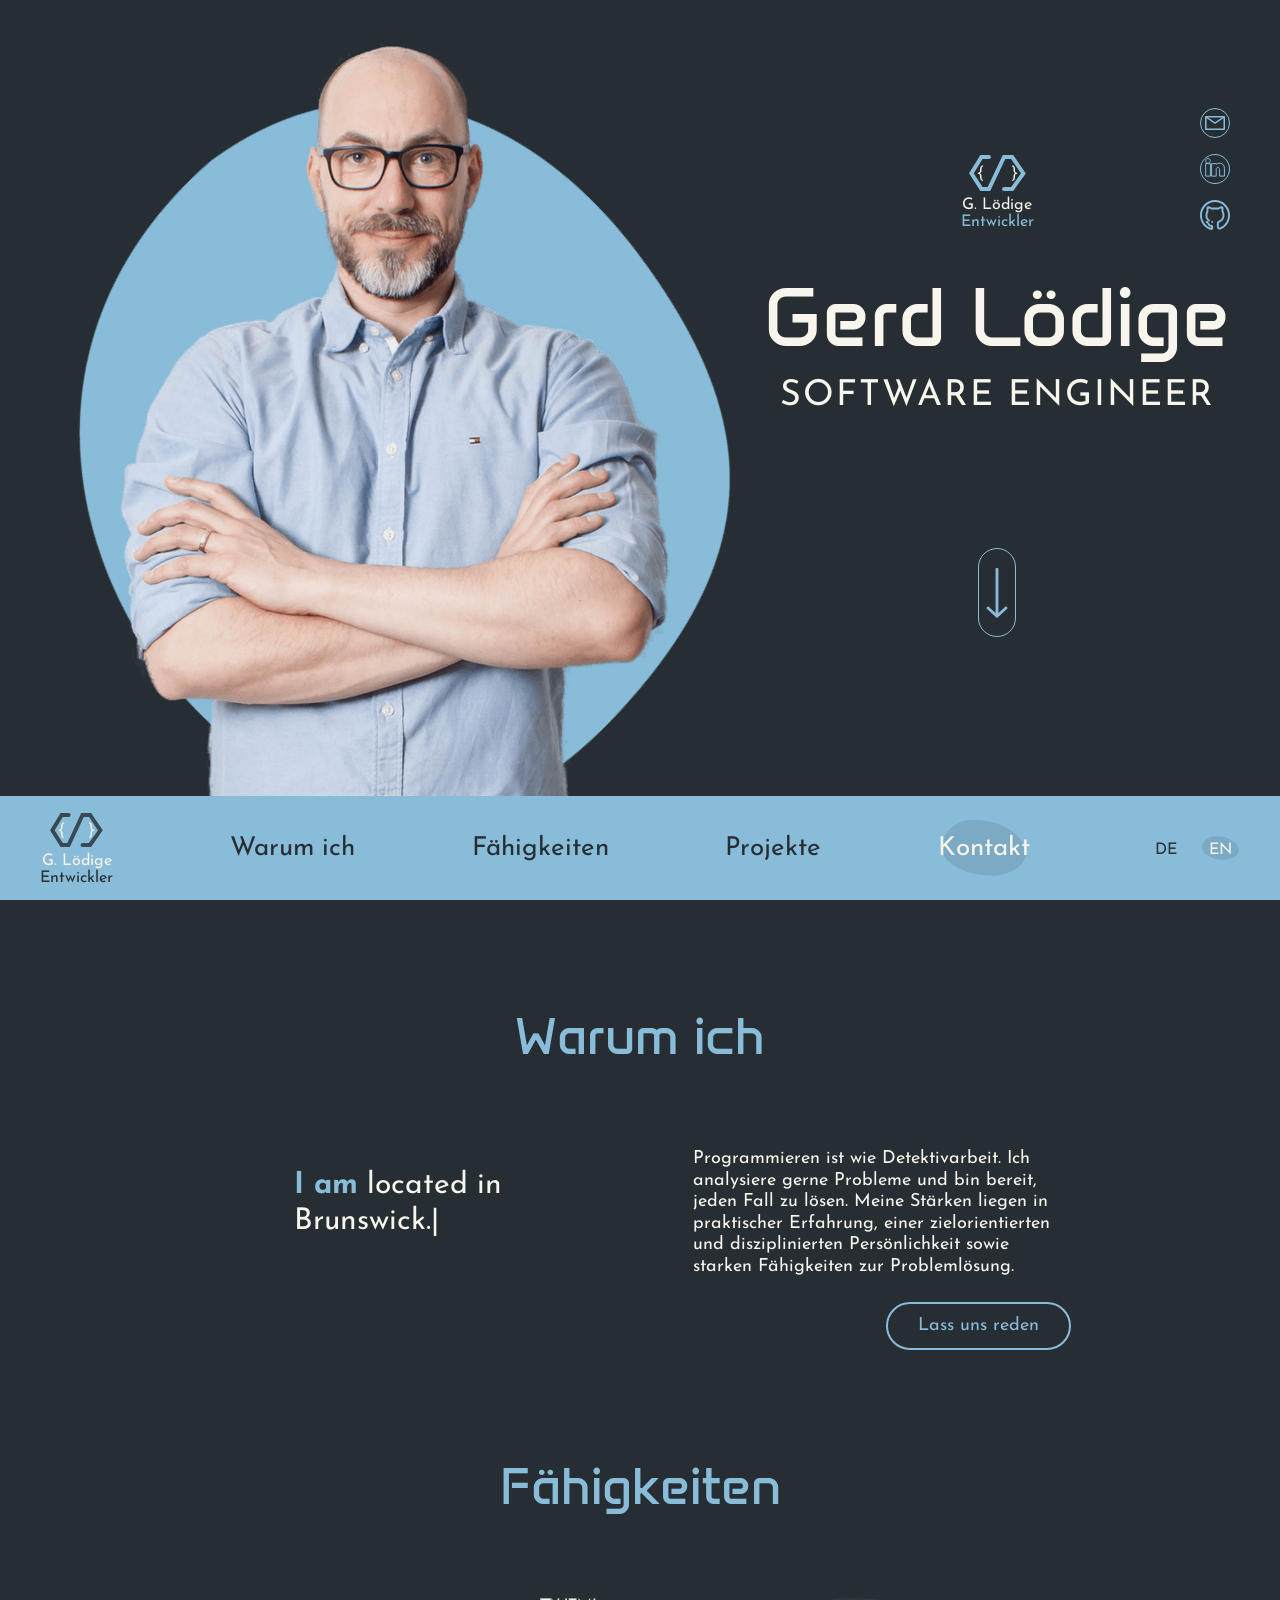
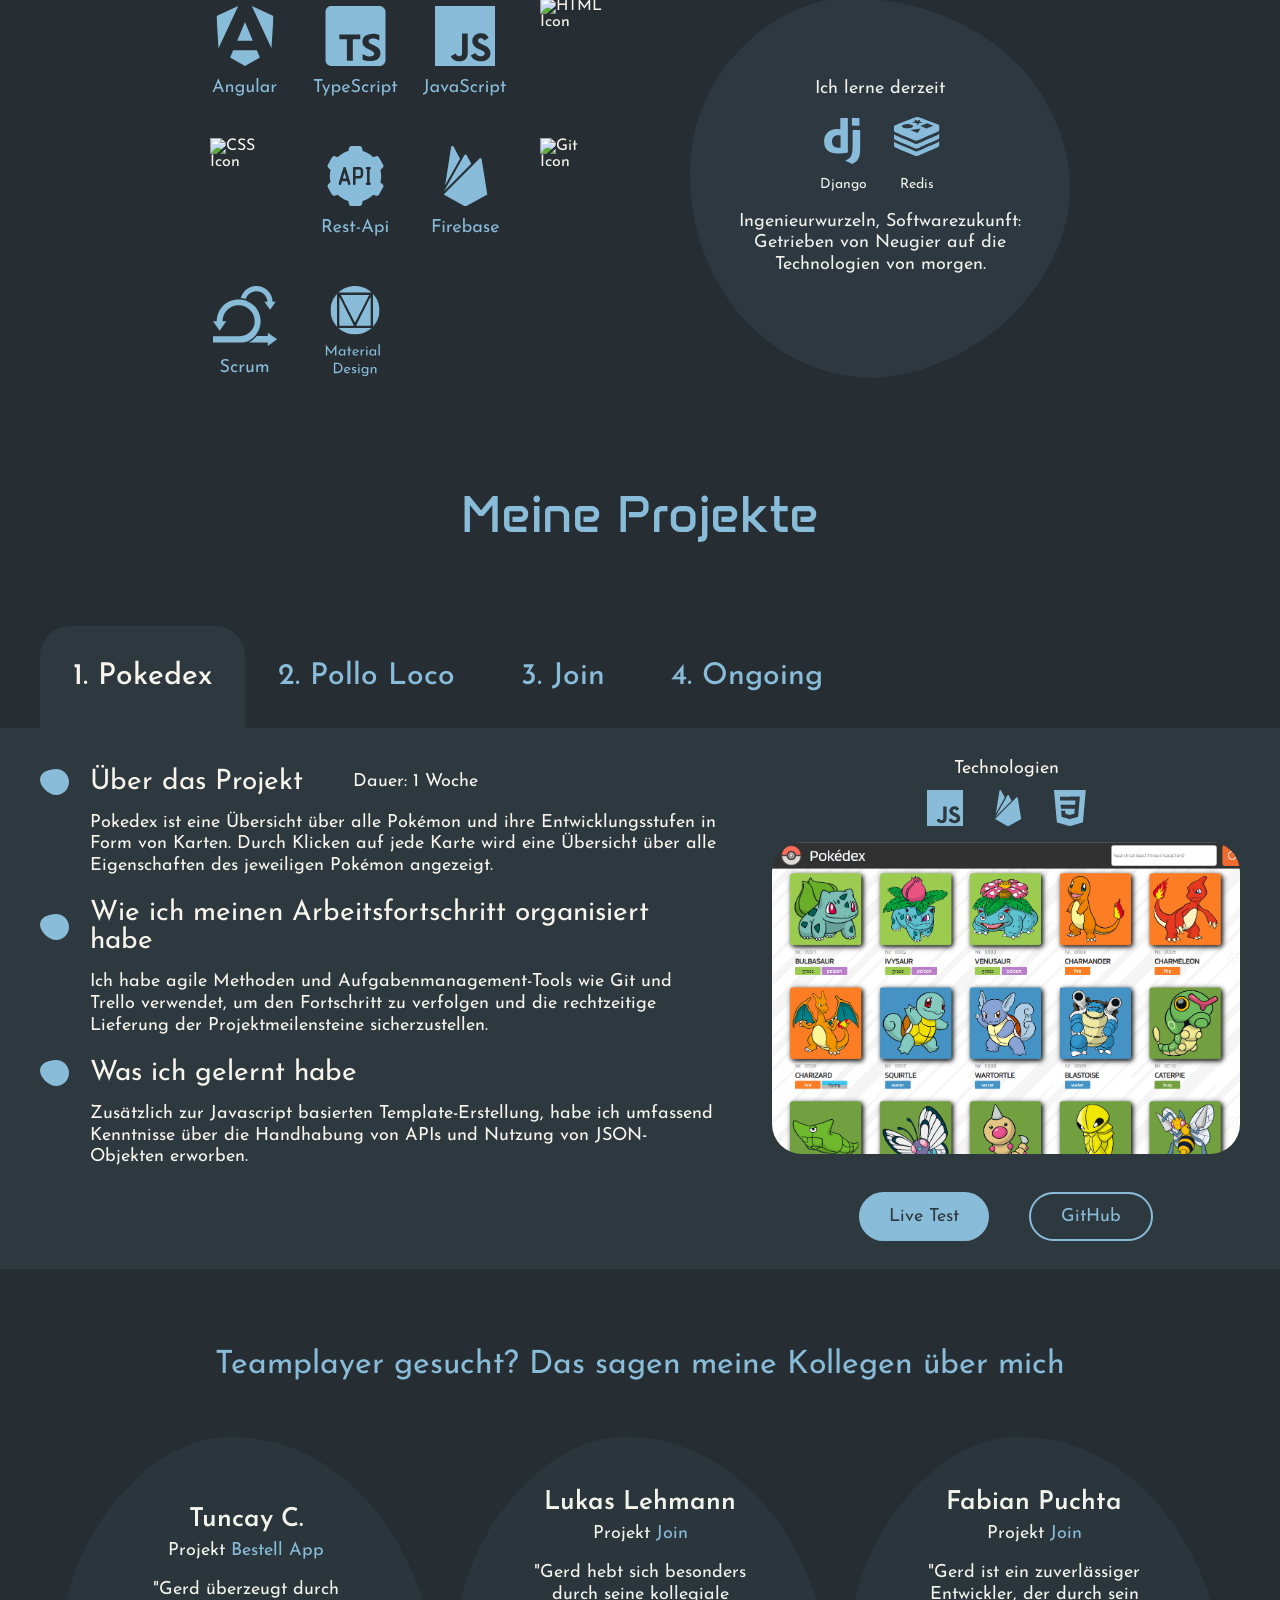
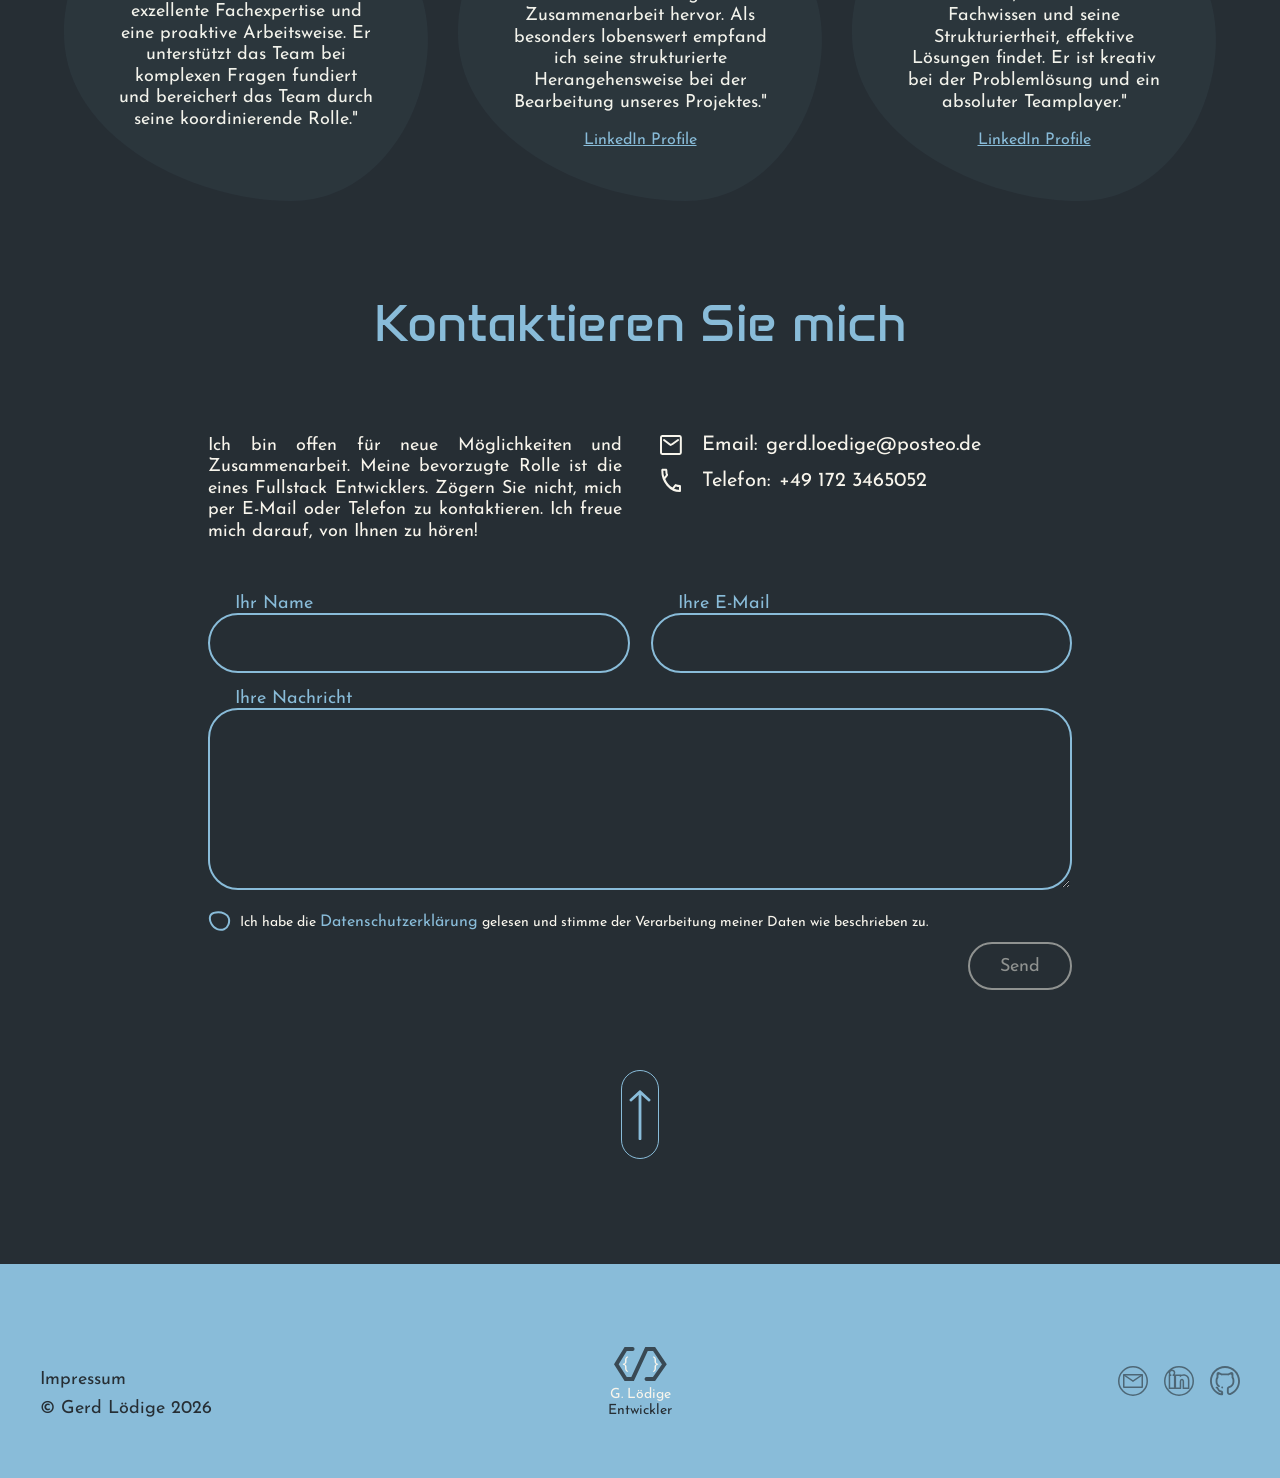
==== commit 59cc5357: "update resp of hero for de version" ====
--- a/de/index.html
+++ b/de/index.html
@@ -47,12 +47,15 @@
                         </div>
                     </div>
                 </div>
+            <div class="user_img_container">
                 <img src="../assets/img/bubble_blue.png" class="image_background_hover" alt="Background Image">
                 <img src="../assets/img/bubble_light_blue.png" class="image_background_default" alt="Background Image">
                 <img src="../assets/img/Portfolio-Gerd-010-cut-v4.png" class="user_img" alt="Portrait of Gerd Lödige">
             </div>
+            </div>
             <div class="hero_text_area">
                 <div class="social_media_container">
+                    <div class="social_media"></div>
                     <div class="logo_hero">
                         <div class="logo_hero_icon">
                             <img src="../assets/icons/logo_icon.svg" class="logo_hover" alt="Logo Icon">
@@ -165,7 +168,6 @@
                     <div class="skill_item">
                         <img src="../assets/icons/material_design_icon.svg" alt="Material Design Icon">
                     </div>
-
                 </div>
                  <div class="skills_item_mobile_container">
                     <div class="skill_item">
--- a/style.css
+++ b/style.css
@@ -59,12 +59,14 @@
     margin: 0 auto;
     max-width: 1240px;
     width: 100%;
-    height: 745px;
+    height: calc(100vh - 104px);
     box-sizing: border-box;
 }
 
 .hero_text_area{
-    margin: 68px 0 0 auto;
+    display: flex;
+    flex-direction: column;
+    margin: 68px 0 0 0;
     padding-left: 24px;
 }
 
@@ -190,13 +192,13 @@
 .hero_arrow_down{
     display: flex;
     justify-content: center;
-    margin-top: 140px;
-    width: 100%;
-    height: 90px;
+    align-items: center;
+    flex: 1;
 }
 
 .hero_arrow_down a{
     cursor: pointer;
+    min-height: 90px;
 }
 
 .arrow_swap_vertical{
@@ -242,31 +244,47 @@
 }
 
 .portfolio_img_container{
-    width: 100%;
-    max-width: 535px;
-    position: relative;
-    margin: 22px 25px 0 25px;
-}
-
-.portfolio_img_container img,
-.menu_container_impressum img{
+    flex: 1;
+    display: grid;
+    grid-template-columns: 1fr;
+    grid-template-rows: 1fr;
+}
+
+.portfolio_img_container .user_img_container{
+    position: relative;
+    grid-row: 1;
+    grid-column: 1;
+    max-height: 100%;
+}
+
+.portfolio_img_container .user_img_container .user_img,
+.portfolio_img_container .burger_menu img{
     position: absolute;
     bottom: 0;
     left: 50%;
-}
-
-.user_img{
-    height: 100%;
     object-fit: cover;
     transform: translate(-50%, 0);
-}
-
-
-.image_background_default,
-.image_background_hover{
+    max-height: 100%;
+    max-width: 100%;
+}
+
+.portfolio_img_container .user_img_container .user_img{
+    padding: 0 20px;
+    box-sizing: border-box;
+}
+
+
+.portfolio_img_container .image_background_default,
+.portfolio_img_container .image_background_hover{
+    position: absolute;
+    bottom: 0;
+    left: 50%;
+    width: 100%;
     transition: opacity 0.5s;
-    transform: translate(-50%, -15%) rotate(-45deg);
-    height: 80%;
+    transform: translate(-50%, 0%) rotate(-45deg);
+    max-height: 90%;
+    max-width: 100%;
+    object-fit: contain;
 }
 
 .image_background_hover{
@@ -1275,13 +1293,20 @@
     font-size: 14px;
 }
 
-.burger_menu{
+.portfolio_img_container .burger_menu{
     z-index: 100;
     position: relative;
-    bottom: 0;  
-    aspect-ratio: 1/1;
+    bottom: 0;
     opacity: 0;
     transition: opacity 0.5s ease;
+    width: 100%;
+    grid-row: 1;
+    grid-column: 1;
+}
+
+.burger_menu_container{
+    display: flex;
+    flex-direction: column;
 }
 
 @keyframes fadeIn {
--- a/styles/responsive.css
+++ b/styles/responsive.css
@@ -1,19 +1,108 @@
+@media((min-height: 1240px)){  
+    .hero {
+        flex-direction: column;
+    }
+    
+    .hero_text_area{
+        margin: 8px 0 0 0;
+        padding: 0;
+        align-items: center;
+    }
+    
+    .hero_arrow_down{
+        margin: 24px 0;
+    }
+    .portfolio_img_container .user_img_container {
+        max-width: 1180px;
+        margin: 0 auto;
+        width: 100%;
+    }
+    
+    .portfolio_img_container .user_img_container .user_img{
+        clip-path: polygon(0 0%, 100% 0%, 100% 85%, 95% 90%, 90% 91%, 85% 94%, 80% 94%, 75% 96%, 70% 97.3%, 65% 98.3%, 60% 99%, 55% 99.5%, 50% 100%, 45% 100%, 40% 100%, 35% 99.7%, 30% 99.2%, 25% 98.5%, 20% 97.3%, 15% 96%, 10% 95%, 5% 95%, 0% 50%);
+    }
+    .social_media_container{
+        min-width: 50%;
+    }
+    
+    .user_img_container .image_background_default,
+    .user_img_container .image_background_hover{
+        transform: translate(-50%, 0%) rotate(0deg);
+        width: 93%;
+        max-height: 100%;
+    }
+
+    .hero_arrow_down{
+        flex: unset;
+    }
+
+    .hero_text_area{
+        margin: 0;
+        justify-content: space-around;
+    }
+
+}
+
+@media (max-aspect-ratio: 1/1) {
+    .hero {
+        flex-direction: column;
+    }
+
+    .user_img_container .image_background_default,
+    .user_img_container .image_background_hover{
+        width: 93%;
+        transform: translate(-50%, 0%) rotate(0deg);
+    }
+
+    .portfolio_img_container .user_img_container .user_img{
+        clip-path: polygon(0 0%, 100% 0%, 100% 85%, 95% 90%, 90% 91%, 85% 94%, 80% 94%, 75% 96%, 70% 97.3%, 65% 98.3%, 60% 99%, 55% 99.5%, 50% 100%, 45% 100%, 40% 100%, 35% 99.7%, 30% 99.2%, 25% 98.5%, 20% 97.3%, 15% 96%, 10% 95%, 5% 95%, 0% 50%);
+        padding: 0;
+        box-sizing: unset;
+    }
+
+    .hero_text_area{
+        margin: 8px 0 0 0;
+    }
+
+}
+
+@media (max-height: 730px){
+    .hero{
+        padding-top: 16px;
+    }
+
+    .hero_text_area{
+        margin: 0;
+    }
+
+    h1{
+        margin-top: 16px;
+    }
+
+    .hero_arrow_down{
+        margin-top: 24px;
+        align-items: flex-start;
+    }
+}
+
+@media(max-height: 530px){
+    .hero_arrow_down{
+        display: none;
+    }
+}
+
 @media ( max-width: 1330px) {
     h1{
         font-size: clamp(3rem, -2.23rem + 9.3vw, 5.5rem);
     }
-
+    .title p{
+        font-size: clamp(1.5rem, 0.86rem + 1.72vw, 2.5rem);
+    }
+    
     h2{
         font-size: clamp(2rem, 0.86rem + 3.01vw, 3.75rem);
     }
 
-    .title p{
-        font-size: clamp(1.5rem, 0.86rem + 1.72vw, 2.5rem);
-    }
-
-    .hero{
-        height: auto;
-    }
 
     .hero_arrow_down{
         margin-bottom: 24px;
@@ -77,11 +166,6 @@
         position: static;
         margin: 80px auto 0 auto;
     }
-
-    .portfolio_img_container{
-        max-width: unset;
-        margin: 0;
-    }
 }
 
 @media (max-width: 1150px){
@@ -98,24 +182,22 @@
         font-family: 'Josefin', Arial, sans-serif;
     }
 
-    .hero_arrow_down{
-        margin-top: clamp(24px, -393.6px + 46.4vw, 140px);
-    }
-
     .hero_text_area{
-        margin-top: clamp(16px, -171.2px + 20.8vw, 68px);
-    }
-
-    .user_img{
-        height: 85%;
-        transform: translate(-50%, -15%);
-        clip-path: polygon(0 0%, 100% 0%, 100% 85%, 95% 90%, 90% 91%, 85% 94%, 80% 94%, 75% 96%, 70% 97.3%, 65% 98.3%, 60% 99%, 55% 99.5%, 50% 100%, 45% 100%, 40% 100%, 35% 99.7%, 30% 99.2%, 25% 98.5%, 20% 97.3%, 15% 96%, 10% 95%, 5% 95%, 0% 50%);
+        padding-left: 0;
     }
 
     .image_background_default, 
     .image_background_hover {
         height: 80%;
-        transform: translate(-50%, -16%) rotate(0deg);
+    }
+
+    .portfolio_img_container{
+        margin: 22px 15px 0 15px;
+    }
+
+    .portfolio_img_container img{
+        max-width: 100%;
+        height: auto;
     }
 
     .portfolio_img_container:hover .image_background_default{
@@ -301,8 +383,6 @@
     
 }
 
-
-
 @media (max-width: 700px){
     h1 {
         margin: 0 auto 16px auto;
@@ -314,6 +394,7 @@
 
     .hero {
         flex-direction: column;
+        height: auto;
     }
 
     .hero_text_area{
@@ -321,8 +402,23 @@
         padding: 0;
     }
 
+    .portfolio_img_container .user_img_container .image_background_default,
+    .portfolio_img_container .user_img_container .image_background_hover{
+        width: unset;
+        transform: translate(-50%, 0%) rotate(0deg);
+    
+    }
+
     .portfolio_img_container{
         aspect-ratio: 1/1;
+    }
+
+    .portfolio_img_container .user_img_container .user_img{
+        padding: 0;
+        box-sizing: unset;
+        max-width: 80%;
+        transform: translate(-50%, 0%);
+        clip-path: polygon(0 0%, 100% 0%, 100% 85%, 95% 90%, 90% 91%, 85% 94%, 80% 94%, 75% 96%, 70% 97.3%, 65% 98.3%, 60% 99%, 55% 99.5%, 50% 100%, 45% 100%, 40% 100%, 35% 99.7%, 30% 99.2%, 25% 98.5%, 20% 97.3%, 15% 96%, 10% 95%, 5% 95%, 0% 50%);
     }
 
     .social_media_container{
@@ -334,10 +430,11 @@
         transform: translate(-50%, 0%);
     }
 
-    .image_background_default, 
-    .image_background_hover{
-        height: 95%;
-        transform: translate(-50%, 0%);
+    .user_img_container .image_background_default,
+    .user_img_container .image_background_hover{
+        transform: translate(-50%, -50%) rotate(0deg);
+        width: 93%;
+        max-height: 100%;
     }
 
     .header_mobile.d-none,
@@ -351,6 +448,10 @@
         flex: unset;
     }
 
+    .burger_menu{
+        aspect-ratio: 1/1;
+    }
+
     .burger_menu.is-active,
     .menu_container_impressum.is-active,
     .overlay.is-active{
@@ -359,13 +460,10 @@
     
     .burger_menu img,
     .menu_container_impressum img{
-        transform: translate(-50%, 0%);
         height: 100%;
     }
 
     .burger_menu_container{
-        display: flex;
-        flex-direction: column;
         justify-content: center;
         gap: 36px;
         position: absolute;
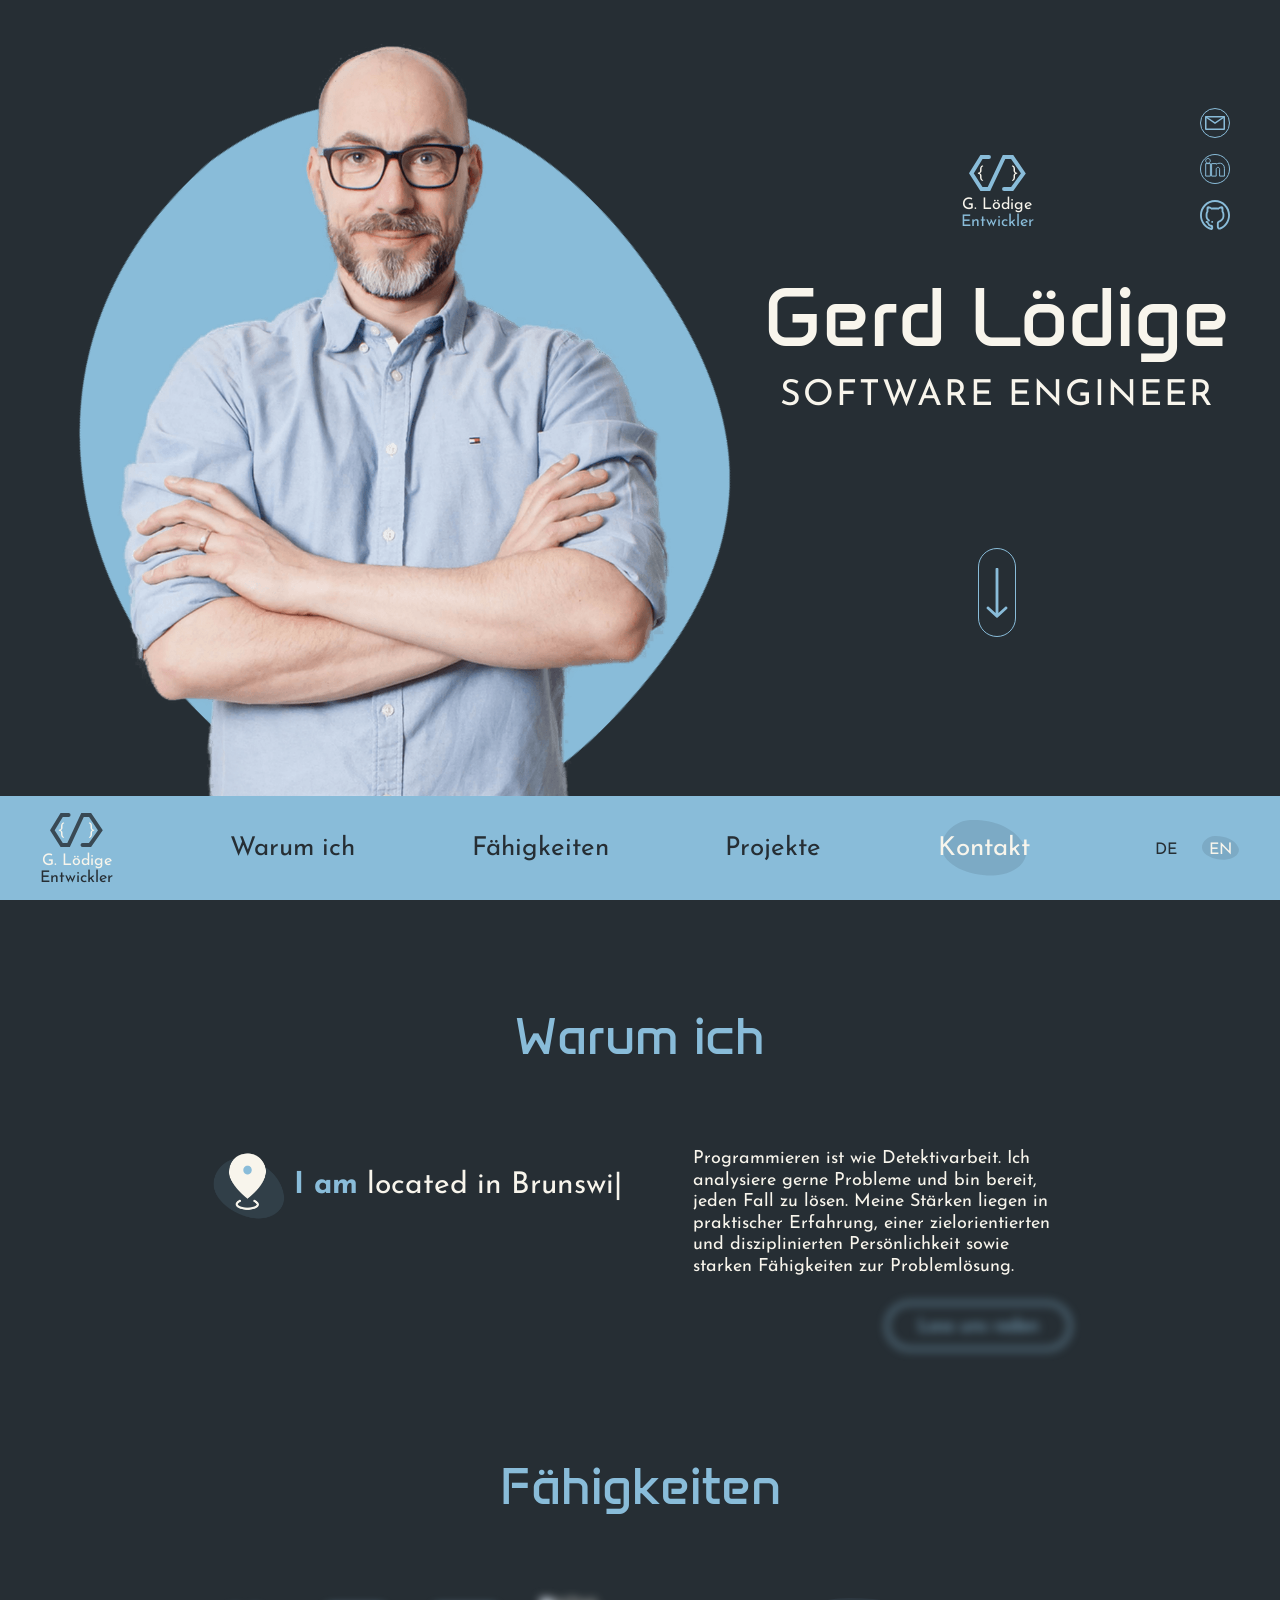
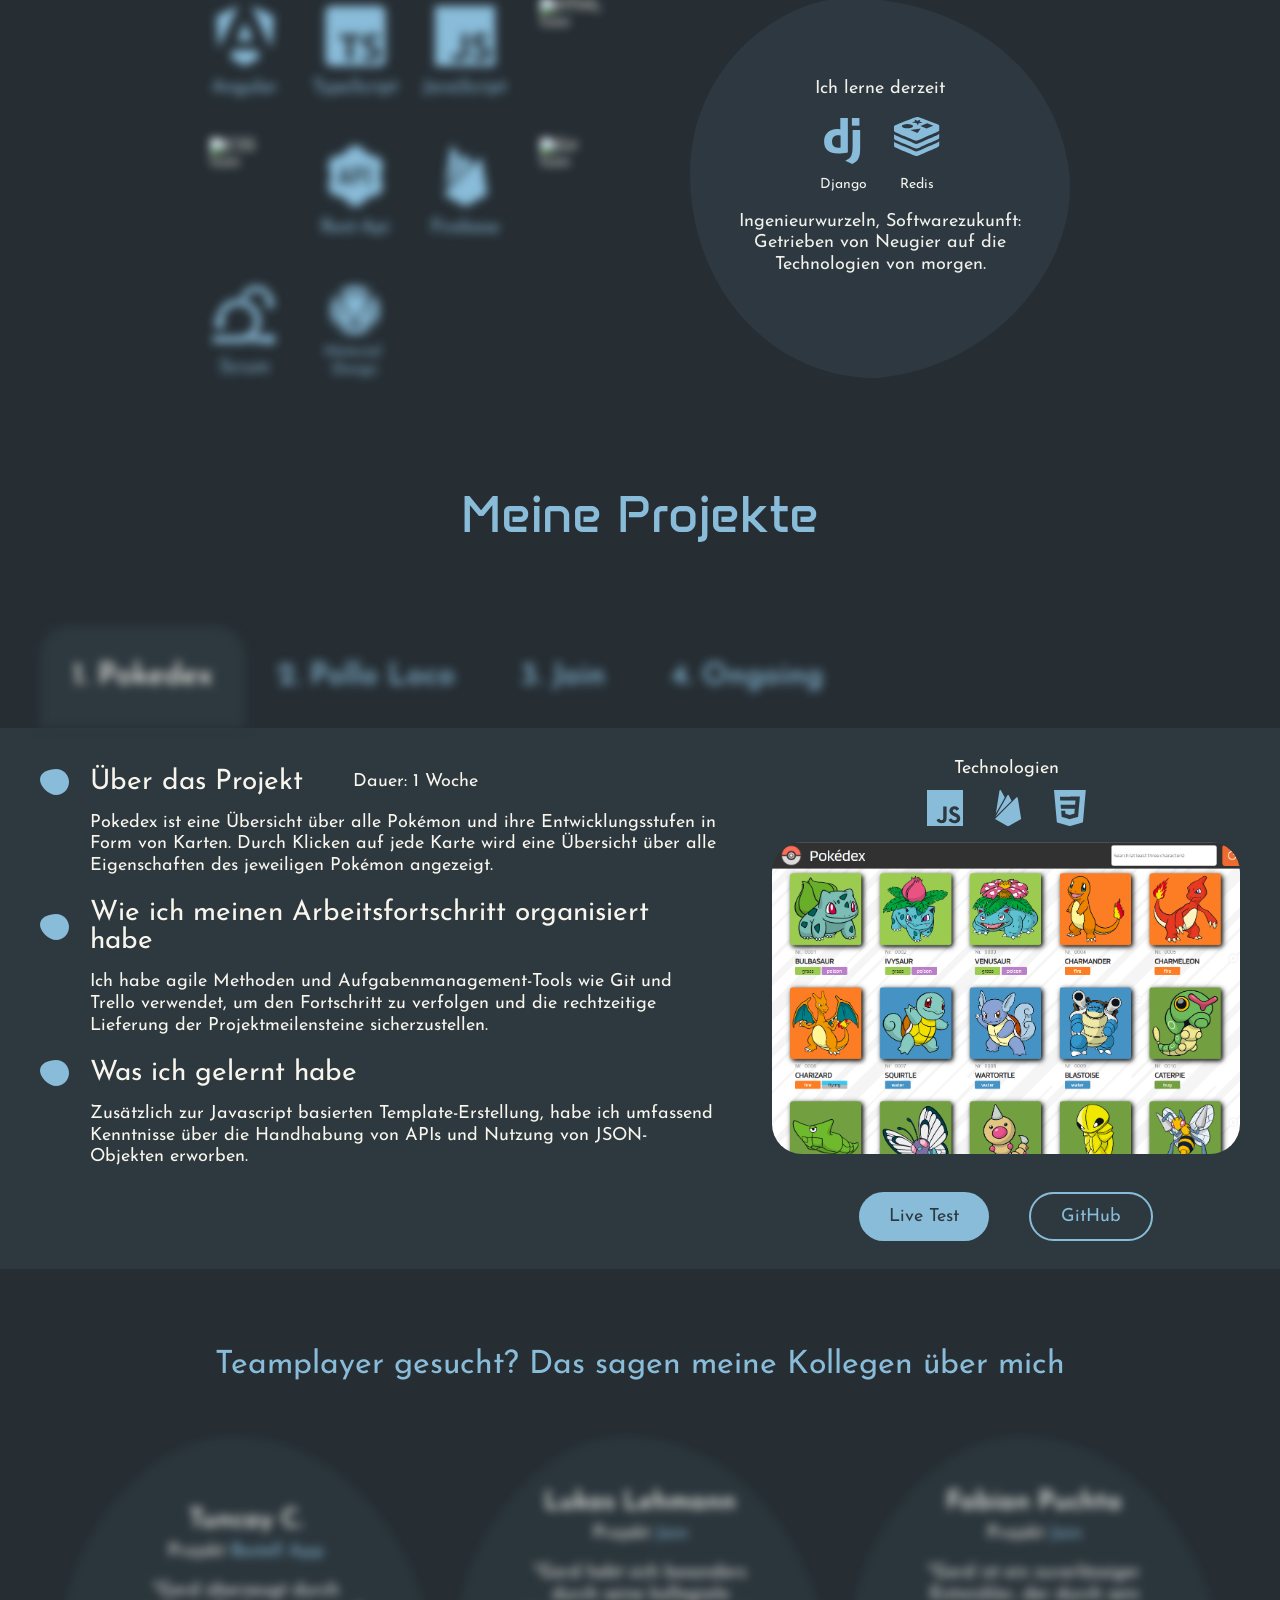
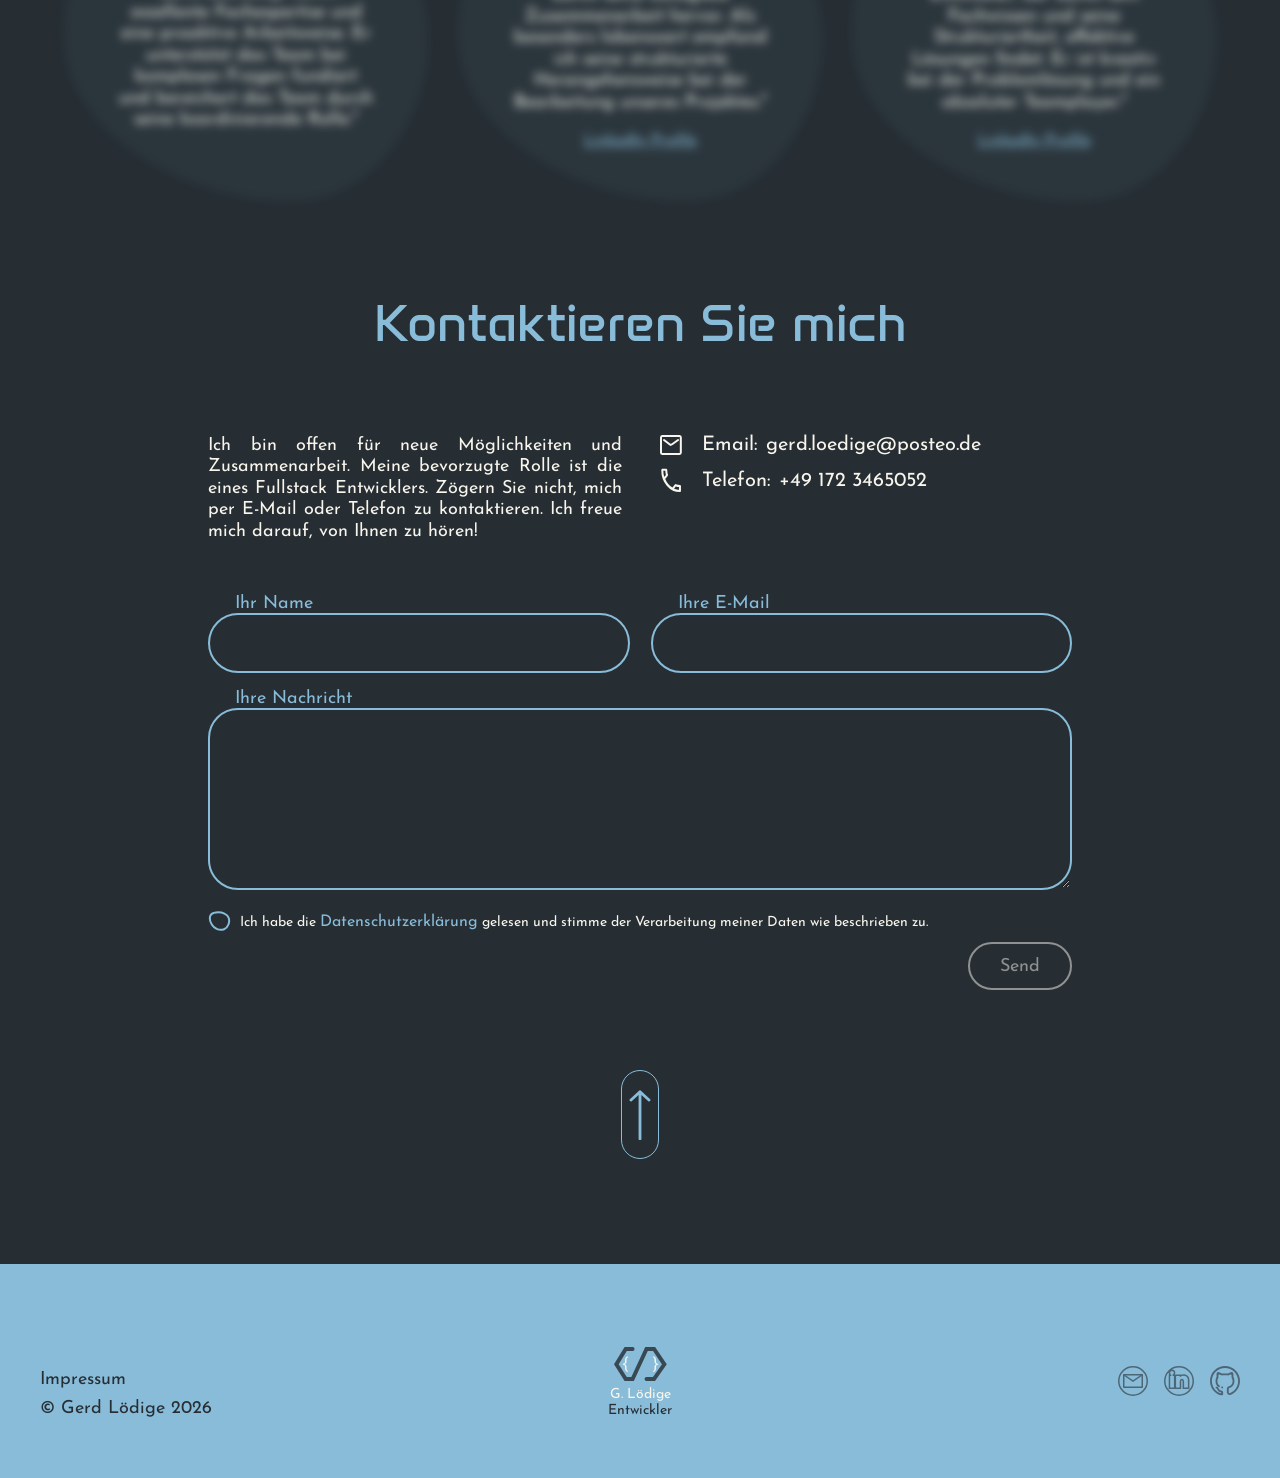
==== commit 219cc8f3: "create scroll animation for desktop and mobile" ====
--- a/de/index.html
+++ b/de/index.html
@@ -8,10 +8,12 @@
     <link rel="stylesheet" href="../styles/burger.css">
     <link rel="stylesheet" href="../style.css">
     <link rel="stylesheet" href="../styles/responsive.css">
+    <link rel="stylesheet" href="../styles/animation.css">
     <script src="../script.js" defer></script>
     <script src="../scripts/submit_mail.js" defer></script>
     <script src="../scripts/animate_project_overview.js" defer></script>
     <script src="../scripts/check_input.js" defer></script>
+    <script src="../scripts/intersection_observer.js" defer></script>
 </head>
 <body>
     <div class="hero_wrapper">
@@ -23,7 +25,7 @@
                         <img src="../assets/icons/logo_icon_small.svg" class="logo_default" alt="Logo Icon">
                     </div>
                     <p class="name">G. Lödige</p>
-                    <p>developer</p>
+                    <p>Entwickler</p>
                 </div>
                 <button onclick="toggleBurgerMenu(this)" class="button">
                     <span class="burger-2">
@@ -92,7 +94,6 @@
                     </a>
                 </div>
             </div>
-
         </section>
     </div>
     <div class="nav_wrapper">
@@ -131,73 +132,73 @@
                 </span>
             </div>
             <div class="button_right_container">
-                <a href="#contact_section" class="link_transparent">Lass uns reden</a>
+                <a href="#contact_section" class="link_transparent hidden_link">Lass uns reden</a>
             </div>
         </section>
         <section id="skills_section" class ="skills">
             <h2>Fähigkeiten</h2>
             <div class="skills_container">
                 <div class="skills_item_container">
-                    <div class="skill_item">
+                    <div class="skill_item hidden_skill">
                         <img src="../assets/icons/angular_icon.svg" alt="Angular Icon">
                     </div>
-                    <div class="skill_item">
+                    <div class="skill_item hidden_skill">
                         <img src="../assets/icons/typescript_icon.svg" alt="TypeScript Icon">
                     </div>
-                    <div class="skill_item">
+                    <div class="skill_item hidden_skill">
                         <img src="../assets/icons/javascript_icon.svg" alt="JavaScript Icon">
                     </div>
-                    <div class="skill_item">
+                    <div class="skill_item hidden_skill">
                         <img src="../assets/icons/html_icon.svg" alt="HTML Icon">
                     </div>
-                    <div class="skill_item">
+                    <div class="skill_item hidden_skill">
                         <img src="../assets/icons/css_icon.svg" alt="CSS Icon">
                     </div>
-                    <div class="skill_item">
+                    <div class="skill_item hidden_skill">
                         <img src="../assets/icons/rest-api_icon.svg" alt="REST API Icon">
                     </div>
-                    <div class="skill_item">
+                    <div class="skill_item hidden_skill">
                         <img src="../assets/icons/firebase_icon.svg" alt="Firebase Icon">
                     </div>
-                    <div class="skill_item">
+                    <div class="skill_item hidden_skill">
                         <img src="../assets/icons/git_icon.svg" alt="Git Icon">
                     </div>
-                    <div class="skill_item">
+                    <div class="skill_item hidden_skill">
                         <img src="../assets/icons/scrum_icon.svg" alt="Scrum Icon">
                     </div>
-                    <div class="skill_item">
+                    <div class="skill_item hidden_skill">
                         <img src="../assets/icons/material_design_icon.svg" alt="Material Design Icon">
                     </div>
                 </div>
                  <div class="skills_item_mobile_container">
-                    <div class="skill_item">
+                    <div class="skill_item hidden_skill">
                         <img src="../assets/icons/angular_icon_mobile.svg" alt="Angular Icon">
                     </div>
-                    <div class="skill_item">
+                    <div class="skill_item hidden_skill">
                         <img src="../assets/icons/typescript_icon_mobile.svg" alt="TypeScript Icon">
                     </div>
-                    <div class="skill_item">
+                    <div class="skill_item hidden_skill">
                         <img src="../assets/icons/javascript_icon_mobile.svg" alt="JavaScript Icon">
                     </div>
-                    <div class="skill_item">
+                    <div class="skill_item hidden_skill">
                         <img src="../assets/icons/html_icon_mobile.svg" alt="HTML Icon">
                     </div>
-                    <div class="skill_item">
+                    <div class="skill_item hidden_skill">
                         <img src="../assets/icons/css_icon_mobile.svg" alt="CSS Icon">
                     </div>
-                    <div class="skill_item">
+                    <div class="skill_item hidden_skill">
                         <img src="../assets/icons/api_icon_mobile.svg" alt="REST API Icon">
                     </div>
-                    <div class="skill_item">
+                    <div class="skill_item hidden_skill">
                         <img src="../assets/icons/firebase_icon_mobile.svg" alt="Firebase Icon">
                     </div>
-                    <div class="skill_item">
+                    <div class="skill_item hidden_skill">
                         <img src="../assets/icons/git_icon_mobile.svg" alt="Git Icon">
                     </div>
-                    <div class="skill_item">
+                    <div class="skill_item hidden_skill">
                         <img src="../assets/icons/scrum_icon_mobile.svg" alt="Scrum Icon">
                     </div>
-                    <div class="skill_item">
+                    <div class="skill_item hidden_skill">
                         <img src="../assets/icons/material_icon_mobile.svg" alt="Material Design Icon">
                     </div>
 
@@ -237,16 +238,16 @@
         <section id="projects_section" class="projects">
             <h2>Meine Projekte</h2>
             <menu>
-                <div class="project_menu">
+                <div class="project_menu hidden_button">
                     <button data-project="pokedex" id="pokemon">1. Pokedex</button>
                 </div>
-                <div class="project_menu">
+                <div class="project_menu hidden_button">
                     <button data-project="pollo_loco" id="pollo_loco">2. El Pollo Loco</button>
                 </div>
-                <div class="project_menu">
+                <div class="project_menu hidden_button">
                     <button data-project="join" id="join">3. Join</button>
                 </div>
-                <div class="project_menu">
+                <div class="project_menu hidden_button">
                     <button data-project="coming_soon" id="ongoing">4. Laufendes Projekt</button>
                 </div>
             </menu>
@@ -426,7 +427,7 @@
         <section class="reference">
             <p class="reference_headline">Teamplayer gesucht? <span>Das sagen meine Kollegen über mich</span></p>
             <div class="reference_container carousel">
-                <div class="text_bubble_container">
+                <div class="text_bubble_container hidden_reference">
                     <img src="../assets/img/bubble_reference_hover.svg" class="reference_background_hover" alt="Hintergrundbild">
                     <img src="../assets/img/bubble_reference_default.svg" class="reference_background_default" alt="Hintergrundbild">
                     <img src="../assets/img/bubble_reference_mobile.svg" class="reference_background_mobile" alt="Hintergrundbild">
@@ -439,7 +440,7 @@
                         <p>"Gerd überzeugt durch exzellente Fachexpertise und eine proaktive Arbeitsweise. Er unterstützt das Team bei komplexen Fragen fundiert und bereichert das Team durch seine koordinierende Rolle."</p>
                     </div>
                 </div>
-                <div class="text_bubble_container">
+                <div class="text_bubble_container hidden_reference">
                     <img src="../assets/img/bubble_reference_hover.svg" class="reference_background_hover" alt="Hintergrundbild">
                     <img src="../assets/img/bubble_reference_default.svg" class="reference_background_default" alt="Hintergrundbild">
                     <img src="../assets/img/bubble_reference_mobile.svg" class="reference_background_mobile" alt="Hintergrundbild">
@@ -453,7 +454,7 @@
                     </div>
                     <a href='https://www.linkedin.com/in/lukas-lehmann-b7b5683bb/' target="_blank">LinkedIn Profile</a>
                 </div>
-                <div class="text_bubble_container">
+                <div class="text_bubble_container hidden_reference">
                     <img src="../assets/img/bubble_reference_hover.svg" class="reference_background_hover" alt="Hintergrundbild">
                     <img src="../assets/img/bubble_reference_default.svg" class="reference_background_default" alt="Hintergrundbild">
                     <img src="../assets/img/bubble_reference_mobile.svg" class="reference_background_mobile" alt="Hintergrundbild">
@@ -498,7 +499,7 @@
                 <div class="form_container">
                     <form action="send_mail.php" method="POST">
                         <div class="contact_field_name_email">
-                            <div class="input_container">
+                            <div class="input_container hidden_input">
                                 <label for="contact_name" id="contact_name_label">Ihr Name <span class="d-none">ist erforderlich</span></label>
                                 <div class="input_field">
                                     <input 
@@ -510,7 +511,7 @@
                                     <img src="../assets/icons/done_icon.svg" alt="Input Valid Icon" class="input_valid_icon">
                                 </div>
                             </div>
-                            <div class="input_container">
+                            <div class="input_container hidden_input">
                                 <label for="contact_mail" id="contact_mail_label">Ihre E-Mail <span class="d-none">ist erforderlich</span></label>
                                 <div class="input_field">
                                     <input 
@@ -523,7 +524,7 @@
                                 </div>
                             </div>
                         </div>
-                        <div class="input_container full_width">
+                        <div class="input_container hidden_input full_width">
                             <label for="contact_message" id="contact_message_label">Ihre Nachricht <span class="d-none">ist erforderlich</span></label>
                             <div class="input_field">
                                 <textarea
--- a/style.css
+++ b/style.css
@@ -653,6 +653,7 @@
     align-items: center;
     gap: 40px;
     width: 100%;
+    overflow-x: hidden;
 }
 
 .projects menu{
--- a/styles/animation.css
+++ b/styles/animation.css
@@ -0,0 +1,117 @@
+.hidden_skill,
+.hidden_reference {
+    will-change: transform, opacity;
+    opacity: 0;
+    filter: blur(5px);
+    transform: translateX(-30px);
+    transition: all 1s;
+}
+
+.hidden_link{
+    will-change: transform, opacity;
+    opacity: 0;
+    filter: blur(5px);
+    transform: translateX(200px);
+    transition: all 1s;
+}
+
+.hidden_button {
+    will-change: transform, opacity;
+    opacity: 0;
+    filter: blur(5px);
+    transform: translateY(60px);
+    transition: all 0.5s;
+}
+
+.visible_skill,
+.visible_reference {
+    opacity: 1;
+    filter: blur(0);
+    transform: translateX(0);
+}
+
+.visible_button {
+    opacity: 1;
+    filter: blur(0);
+    transform: translateY(0);
+}
+
+.skill_item:nth-child(1) {
+    transition-delay: 0.2s;
+}
+.skill_item:nth-child(2) {
+    transition-delay: 0.4s;
+}
+.skill_item:nth-child(3) {
+    transition-delay: 0.6s;
+}
+.skill_item:nth-child(4) {
+    transition-delay: 0.8s;
+}
+.skill_item:nth-child(5) {
+    transition-delay: 0.2s;
+}
+.skill_item:nth-child(6) {
+    transition-delay: 0.4s;
+}
+.skill_item:nth-child(7) {
+    transition-delay: 0.6s;
+}
+.skill_item:nth-child(8) {
+    transition-delay: 0.8s;
+}
+.skill_item:nth-child(9) {
+    transition-delay: 0.2s;
+}
+.skill_item:nth-child(10) {
+    transition-delay: 0.4s;
+}
+
+.text_bubble_container:nth-child(3) {
+    transition-delay: 0.2s;
+}
+.text_bubble_container:nth-child(2) {
+    transition-delay: 0.4s;
+}
+.text_bubble_container:nth-child(1) {
+    transition-delay: 0.6s;
+}
+
+.project_menu:nth-child(1) {
+    transition-delay: 0.2s;
+}
+.project_menu:nth-child(2) {
+    transition-delay: 0.4s;
+}
+.project_menu:nth-child(3) {
+    transition-delay: 0.6s;
+}
+.project_menu:nth-child(4) {
+    transition-delay: 0.8s;
+}
+
+.input_container{
+    perspective: 1000px;
+}
+
+.hidden_input{
+    opacity: 0;
+    transform: translateY(20px) rotateX(-45deg);
+    transition: all 1s;
+}
+
+.hidden_input.visible_input{
+    opacity: 1;
+    transform: translateY(0) rotateX(0);
+}
+
+.input_container:nth-child(1) {
+    transition-delay: 0.2s;
+}
+.input_container:nth-child(2) {
+    transition-delay: 0.2s;
+}
+.input_container:nth-child(3) {
+    transition-delay: 0.2s;
+}
+
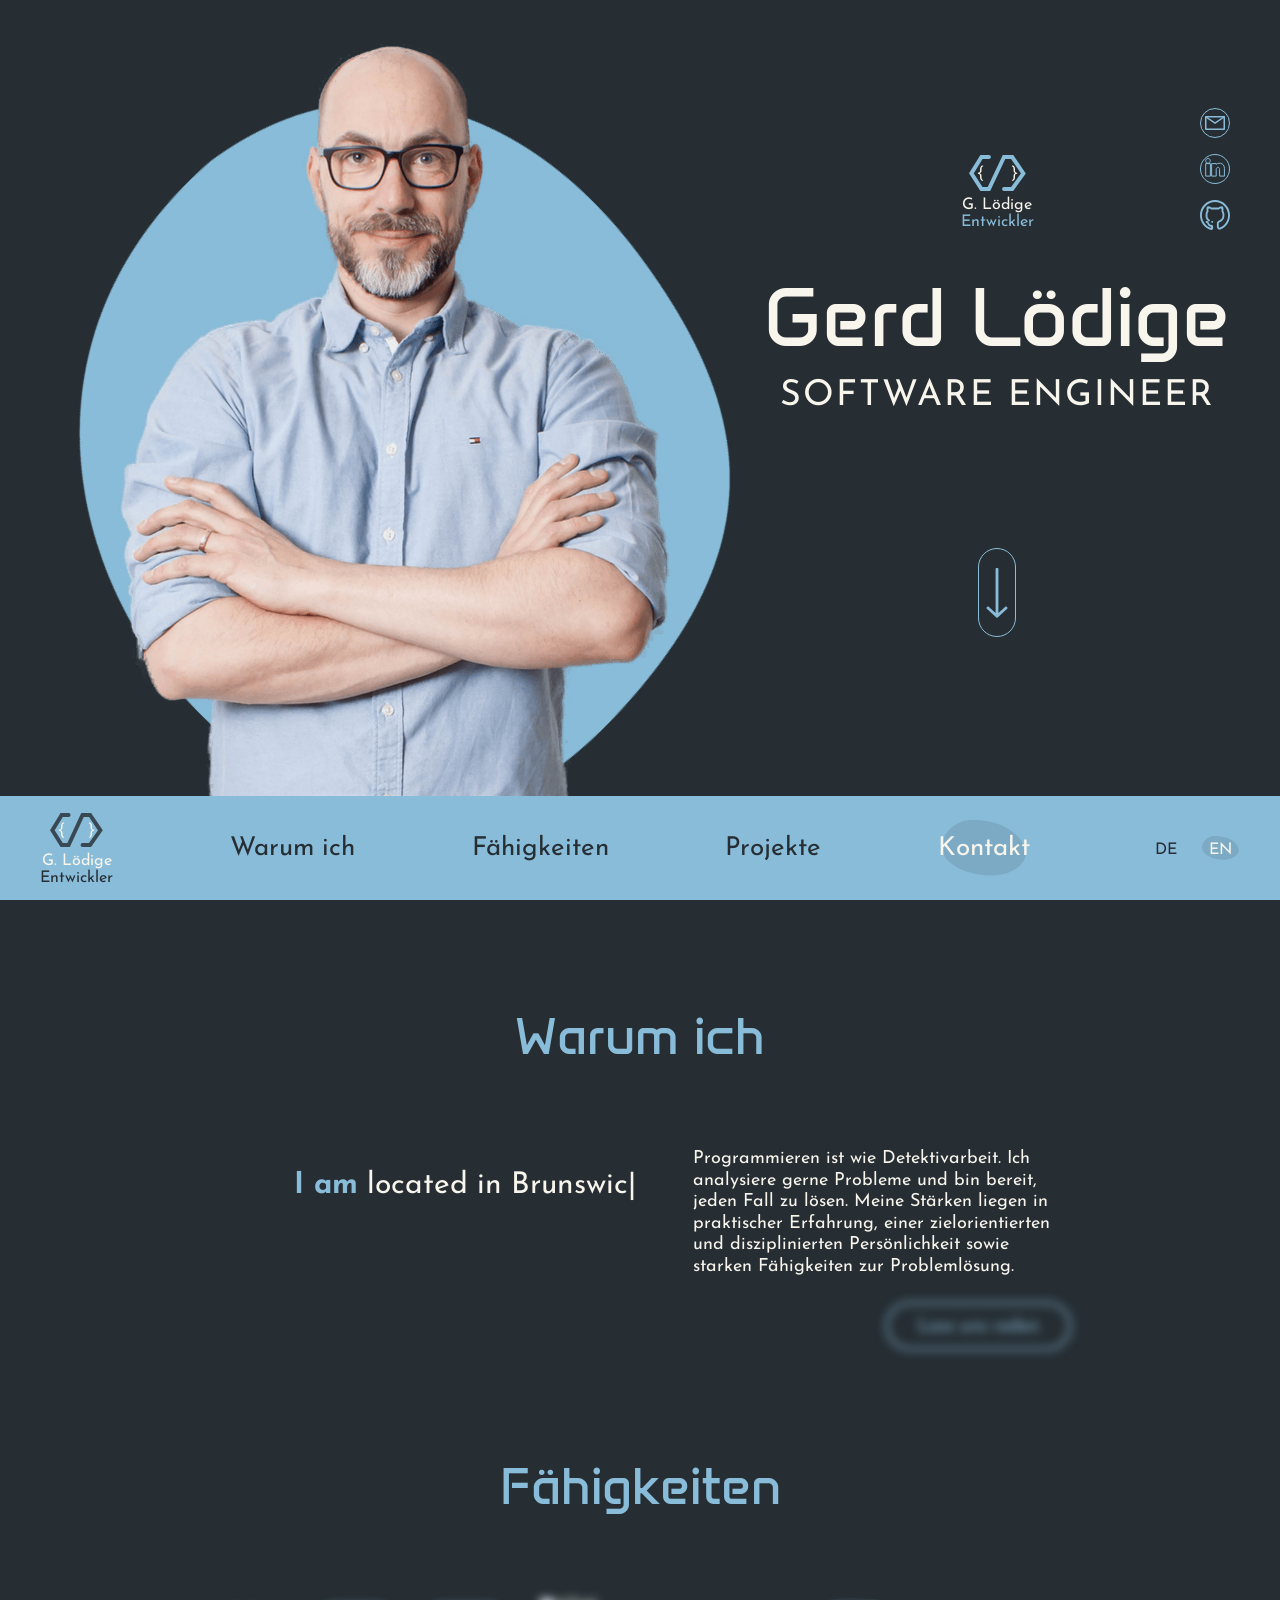
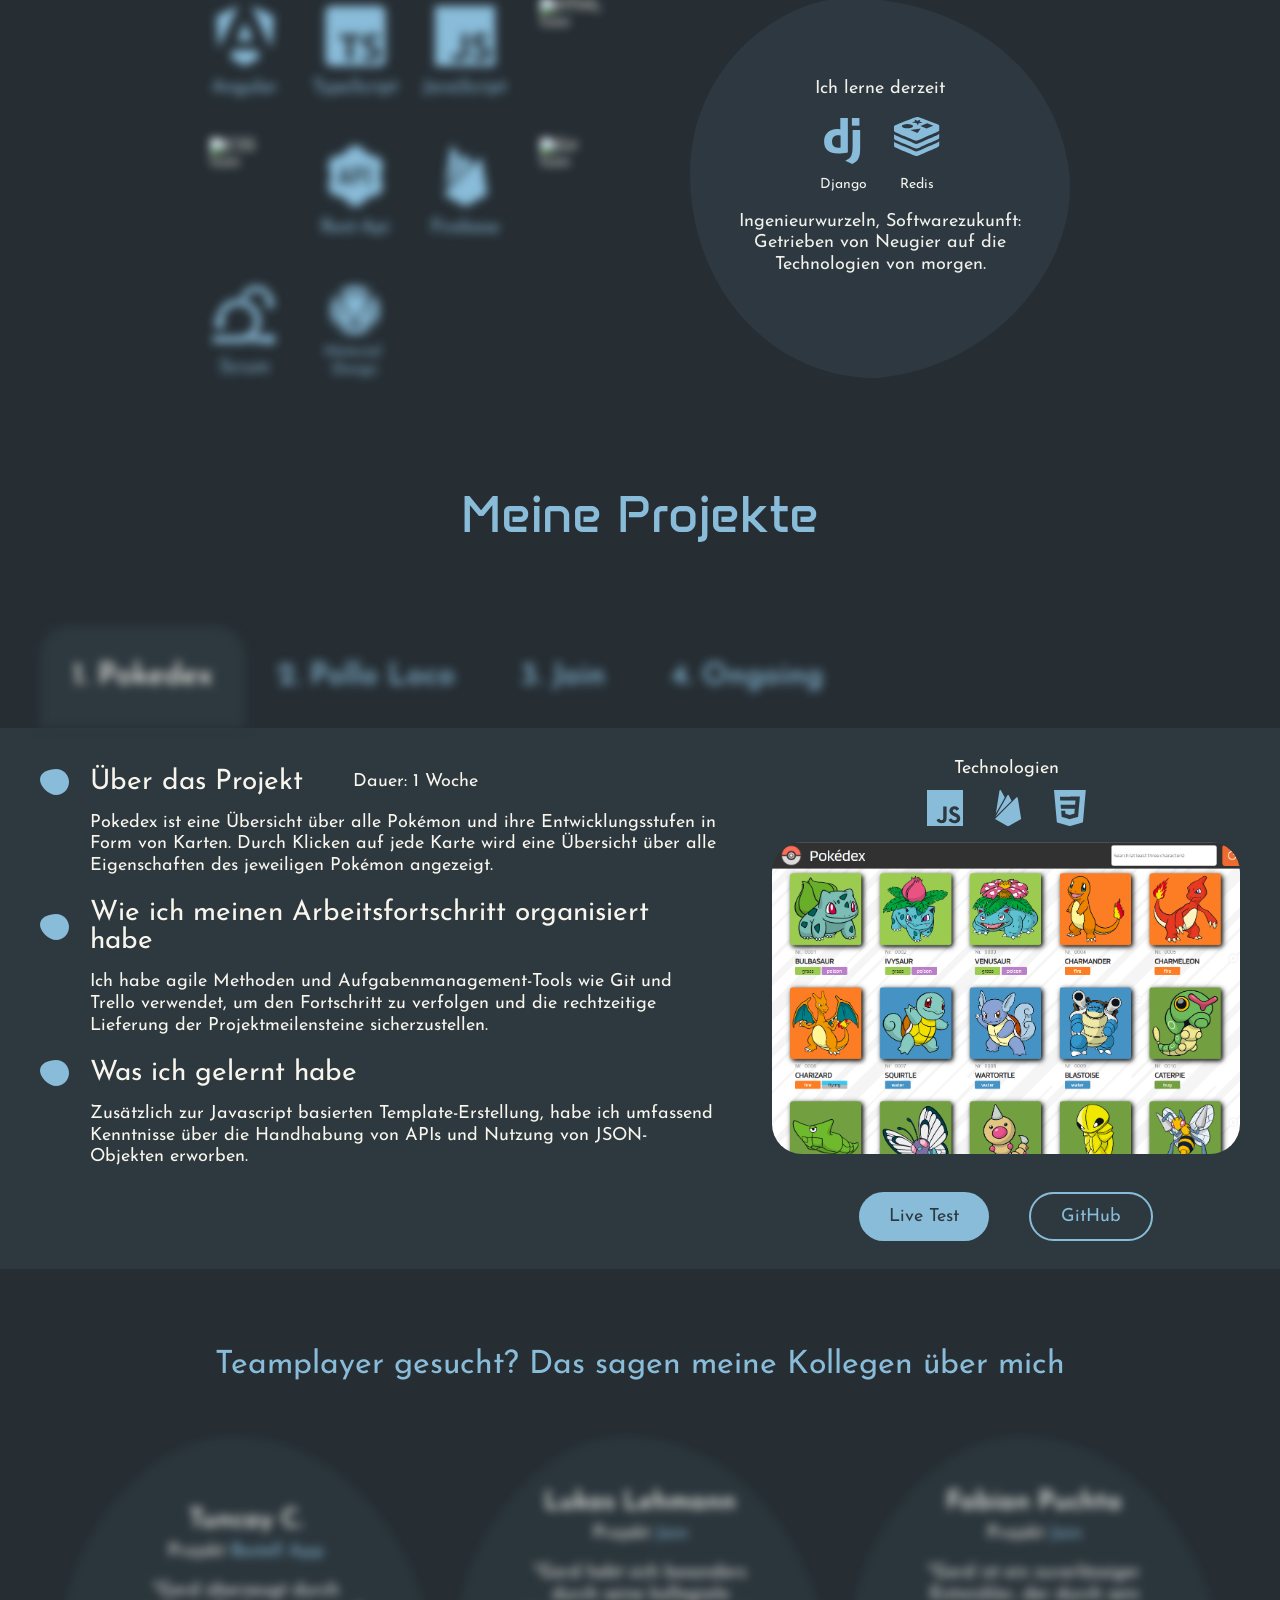
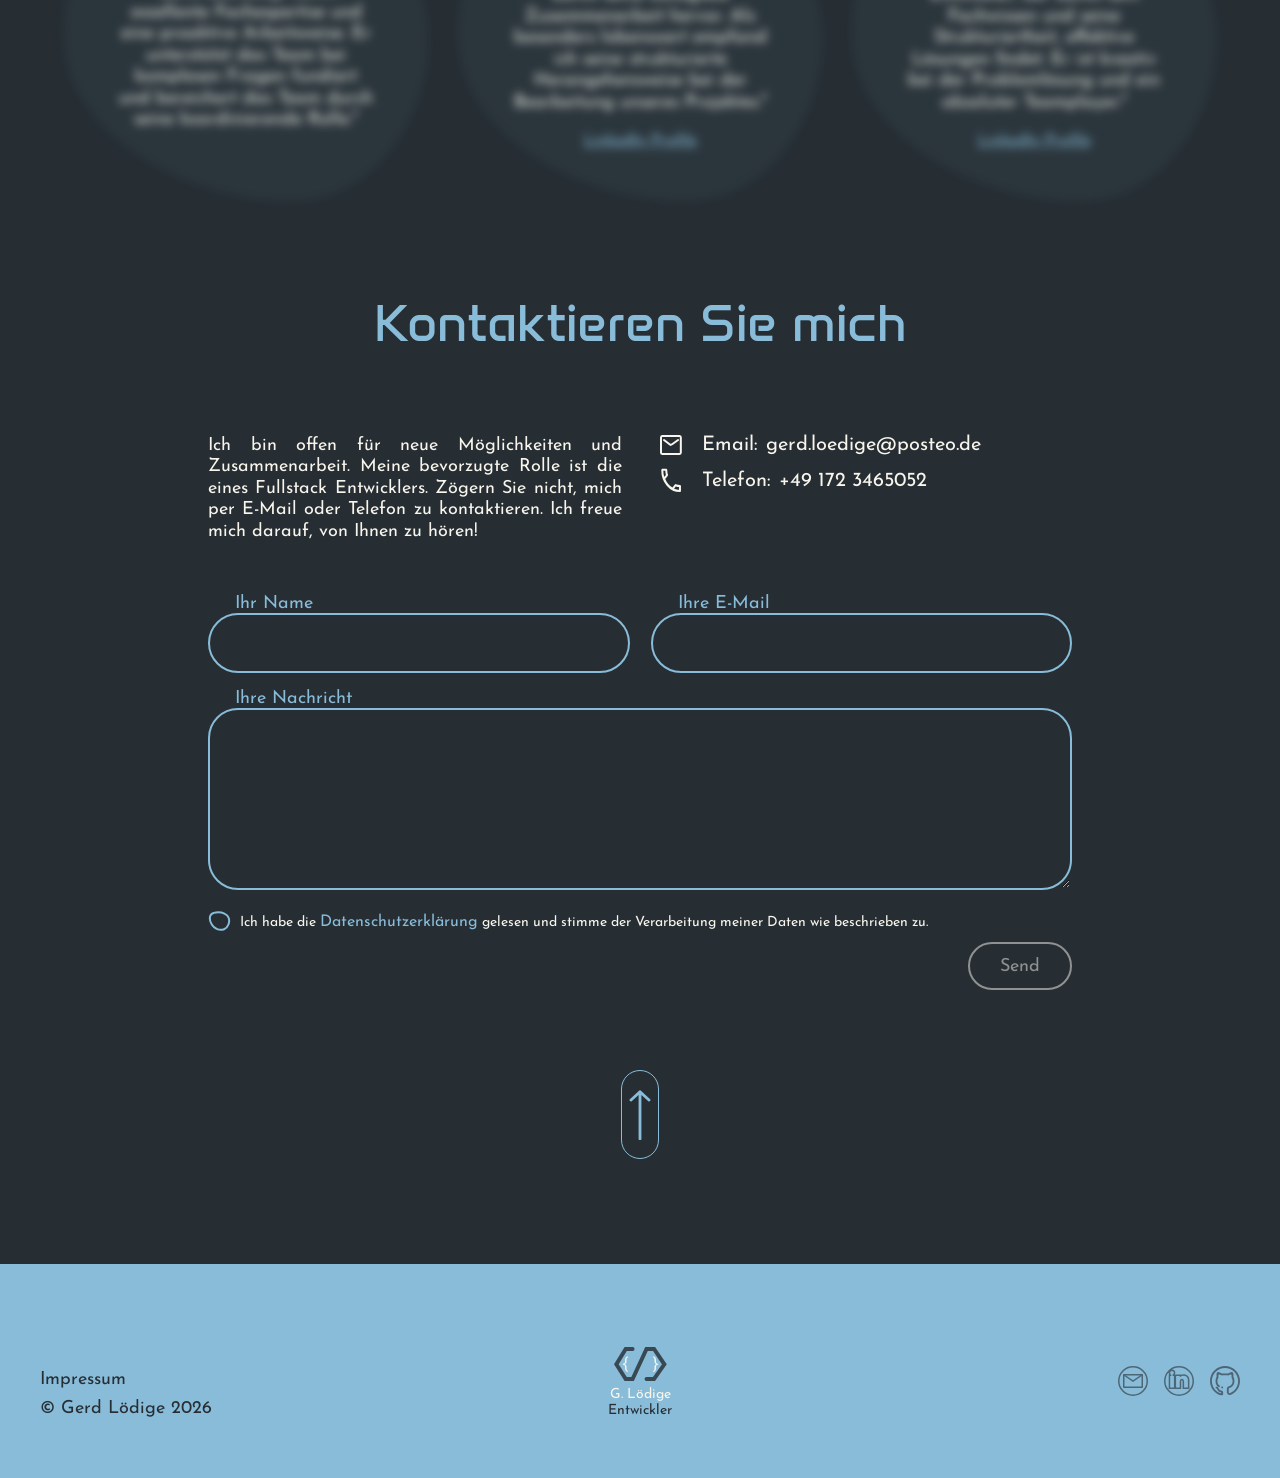
==== commit 40ea484f: "update close burger menu when click on link" ====
--- a/de/index.html
+++ b/de/index.html
@@ -27,7 +27,7 @@
                     <p class="name">G. Lödige</p>
                     <p>Entwickler</p>
                 </div>
-                <button onclick="toggleBurgerMenu(this)" class="button">
+                <button onclick="toggleBurgerMenu(this)" class="button" id="burgerBtn">
                     <span class="burger-2">
                     <span class="bar bar--1"></span>
                     <span class="bar bar--2"></span>
--- a/style.css
+++ b/style.css
@@ -1,6 +1,6 @@
 html {
     scroll-behavior: smooth;
-    scroll-padding-top: 104px;
+    scroll-padding-top: 20px;
 }
 
 section[id] {
@@ -1131,7 +1131,7 @@
     color: #E44C36 !important;
 }
 
-.missing_input_title {
+.font_color_red {
     color:#E44C36 !important;
 }
 
--- a/styles/responsive.css
+++ b/styles/responsive.css
@@ -20,7 +20,16 @@
     
     .portfolio_img_container .user_img_container .user_img{
         clip-path: polygon(0 0%, 100% 0%, 100% 85%, 95% 90%, 90% 91%, 85% 94%, 80% 94%, 75% 96%, 70% 97.3%, 65% 98.3%, 60% 99%, 55% 99.5%, 50% 100%, 45% 100%, 40% 100%, 35% 99.7%, 30% 99.2%, 25% 98.5%, 20% 97.3%, 15% 96%, 10% 95%, 5% 95%, 0% 50%);
-    }
+        padding: 0;
+        box-sizing: unset;
+    }
+
+    .portfolio_img_container:hover .user_img_container .user_img{
+        clip-path: polygon(0 0%, 100% 0%, 100% 85%, 95% 90%, 90% 90%, 85% 94%, 80% 91.3%, 75% 93.2%, 70% 94.8%, 65% 96.3%, 60% 97.5%, 55% 98.6%, 50% 99.4%, 45% 99.8%, 40% 99.9%, 35% 99.7%, 30% 98.9%, 25% 97.7%, 20% 96.1%, 15% 94%, 10% 93%, 5% 92%, 0% 50%);
+        padding: 0;
+        box-sizing: unset;
+    }
+
     .social_media_container{
         min-width: 50%;
     }
@@ -56,6 +65,12 @@
 
     .portfolio_img_container .user_img_container .user_img{
         clip-path: polygon(0 0%, 100% 0%, 100% 85%, 95% 90%, 90% 91%, 85% 94%, 80% 94%, 75% 96%, 70% 97.3%, 65% 98.3%, 60% 99%, 55% 99.5%, 50% 100%, 45% 100%, 40% 100%, 35% 99.7%, 30% 99.2%, 25% 98.5%, 20% 97.3%, 15% 96%, 10% 95%, 5% 95%, 0% 50%);
+        padding: 0;
+        box-sizing: unset;
+    }
+
+    .portfolio_img_container:hover .user_img_container .user_img{
+        clip-path: polygon(0 0%, 100% 0%, 100% 85%, 95% 90%, 90% 90%, 85% 94%, 80% 91.3%, 75% 93.2%, 70% 94.8%, 65% 96.3%, 60% 97.5%, 55% 98.6%, 50% 99.4%, 45% 99.8%, 40% 99.9%, 35% 99.7%, 30% 98.9%, 25% 97.7%, 20% 96.1%, 15% 94%, 10% 93%, 5% 92%, 0% 50%);
         padding: 0;
         box-sizing: unset;
     }
@@ -384,6 +399,10 @@
 }
 
 @media (max-width: 700px){
+    section[id] {
+        scroll-margin-top: -80px;
+    }
+
     h1 {
         margin: 0 auto 16px auto;
     }
@@ -497,6 +516,7 @@
     .projects h2,
     .contact h2{
         margin: 80px auto 32px auto;
+       
     }
 
     .why_me_container{
--- a/styles/animation.css
+++ b/styles/animation.css
@@ -11,7 +11,7 @@
     will-change: transform, opacity;
     opacity: 0;
     filter: blur(5px);
-    transform: translateX(200px);
+    transform: translateX(-100px);
     transition: all 1s;
 }
 
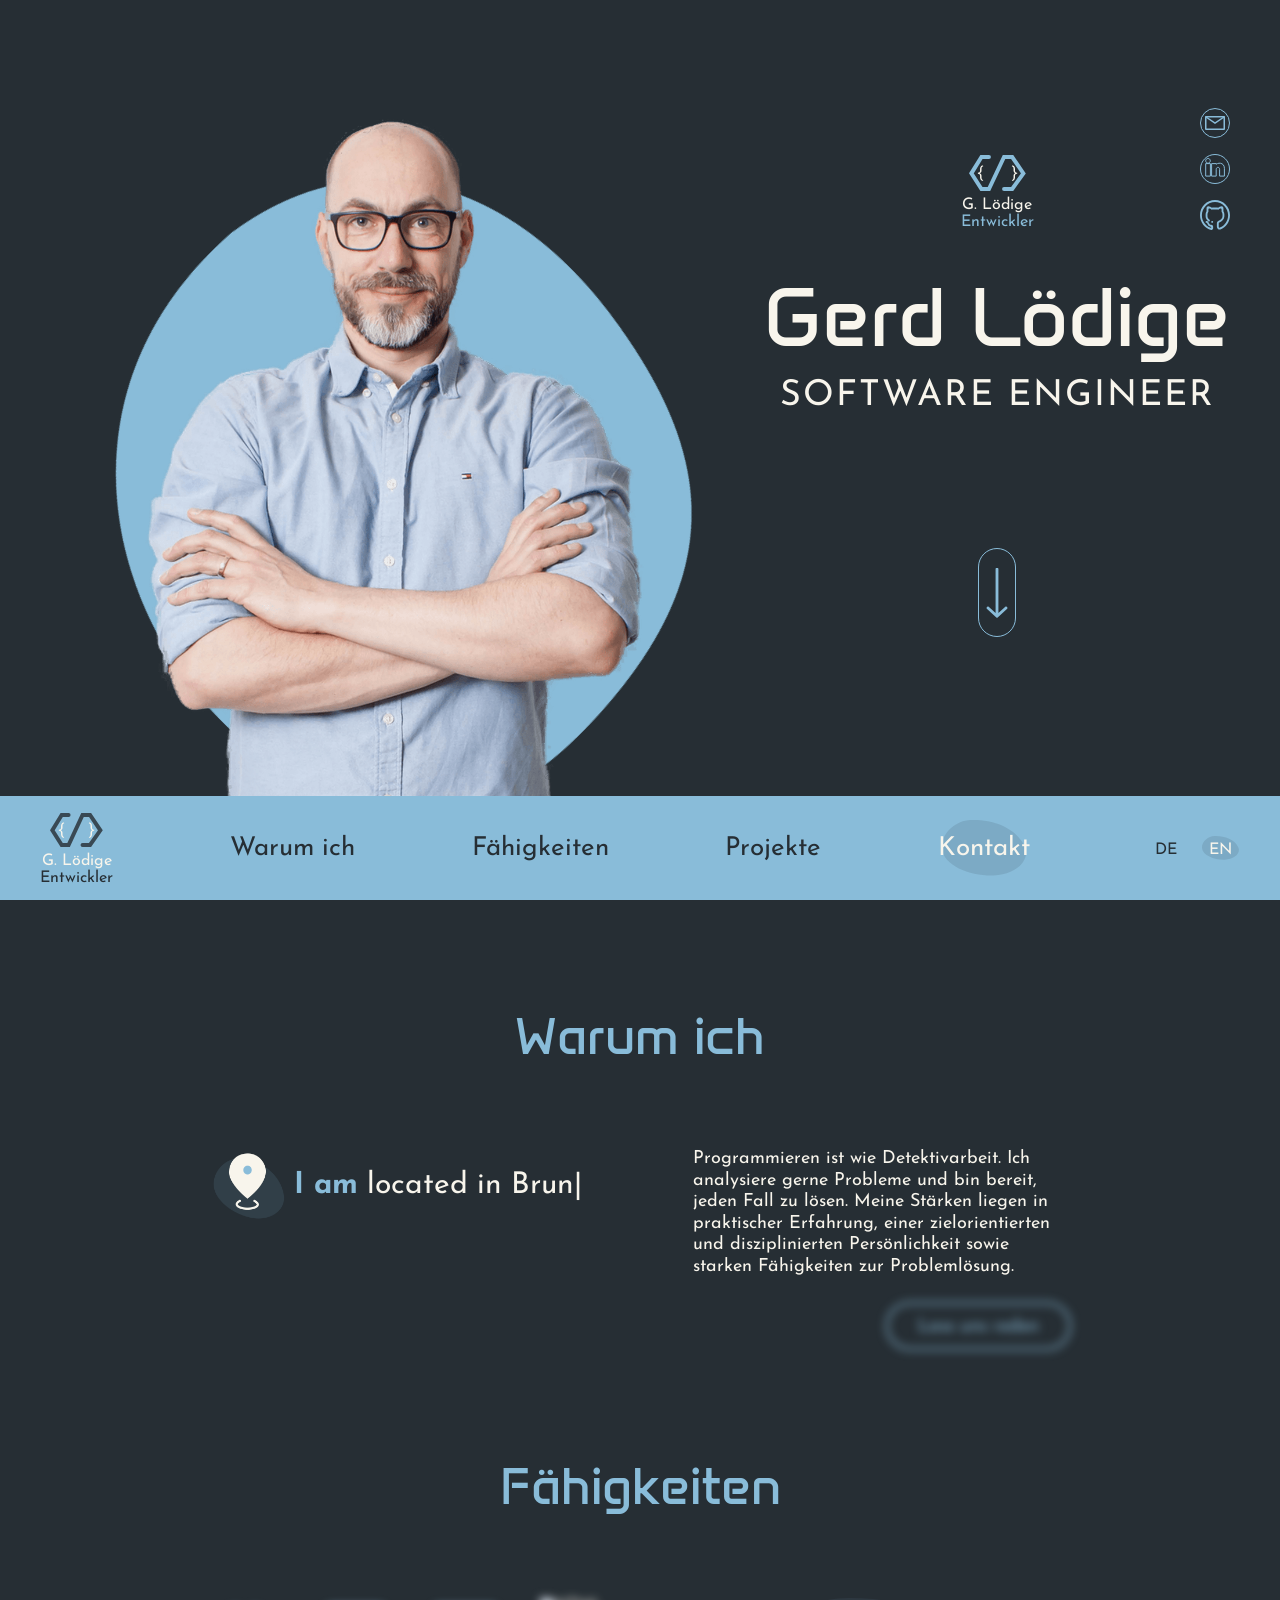
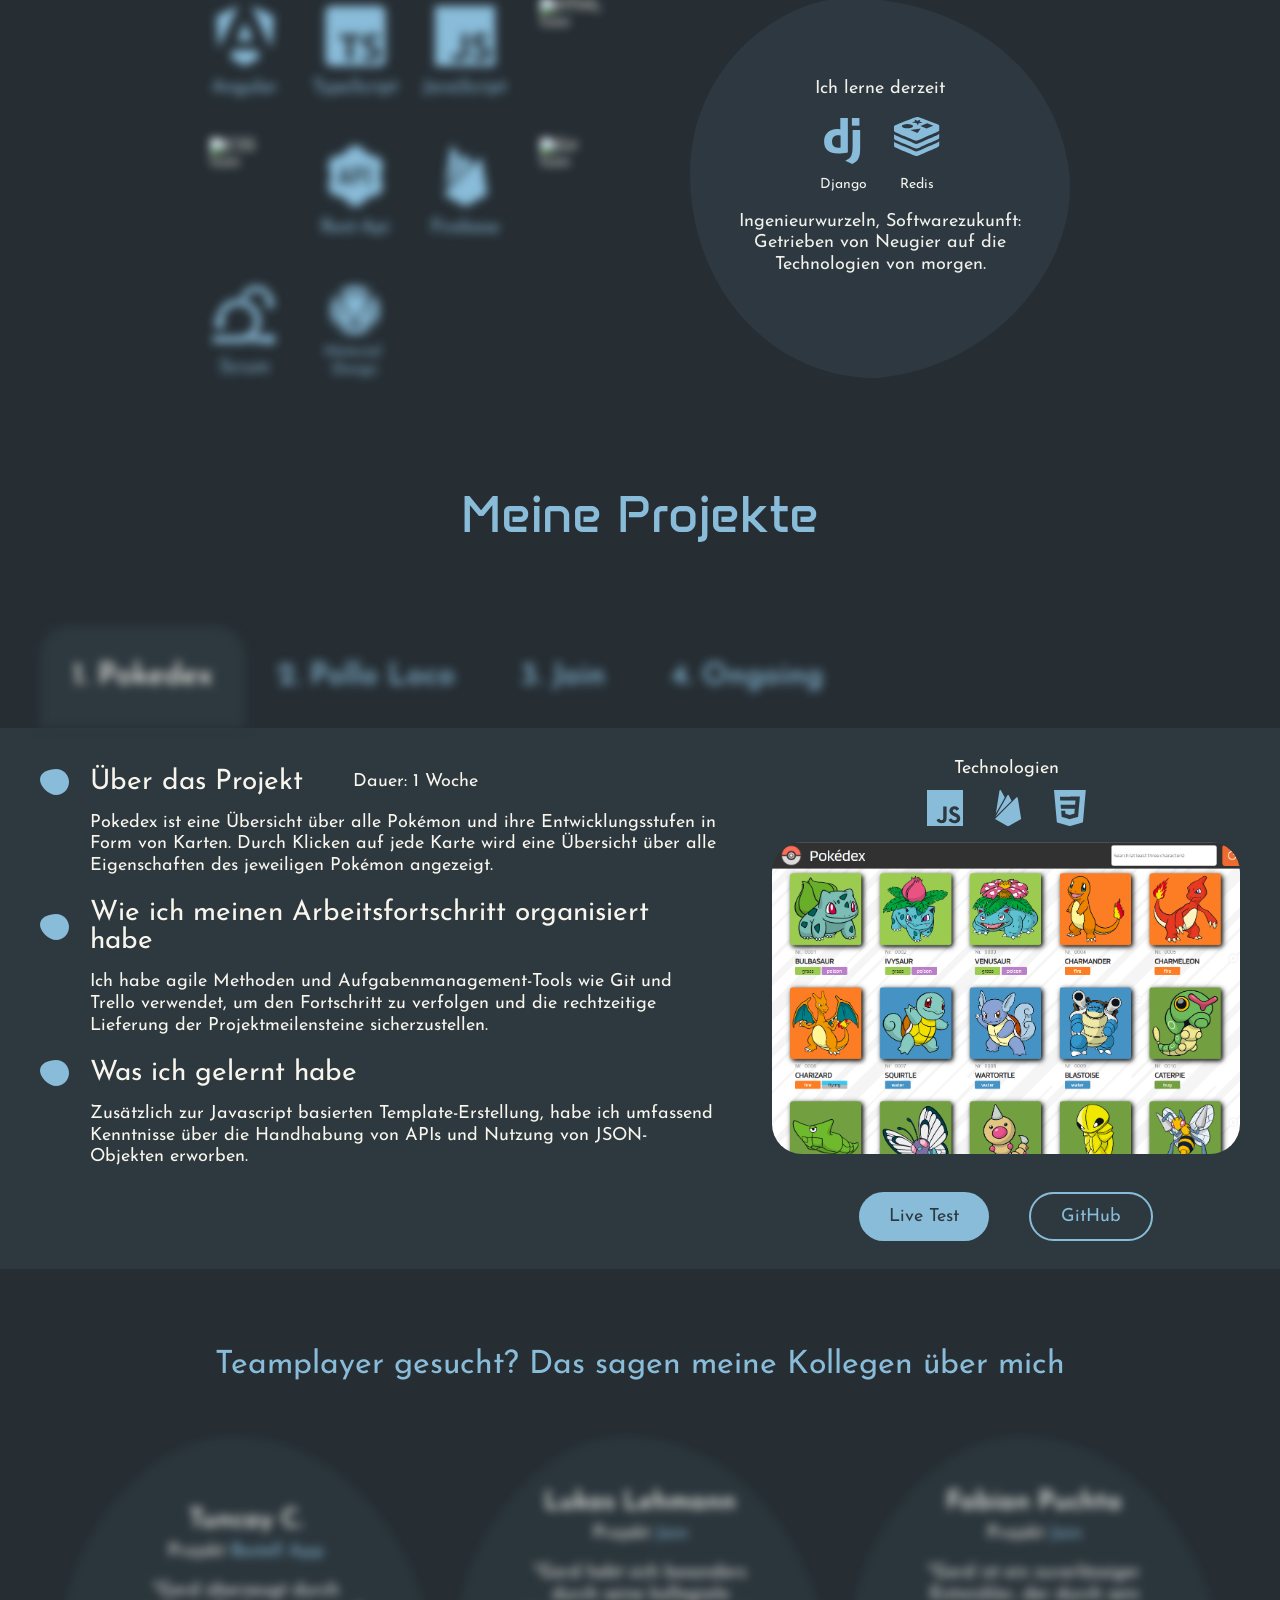
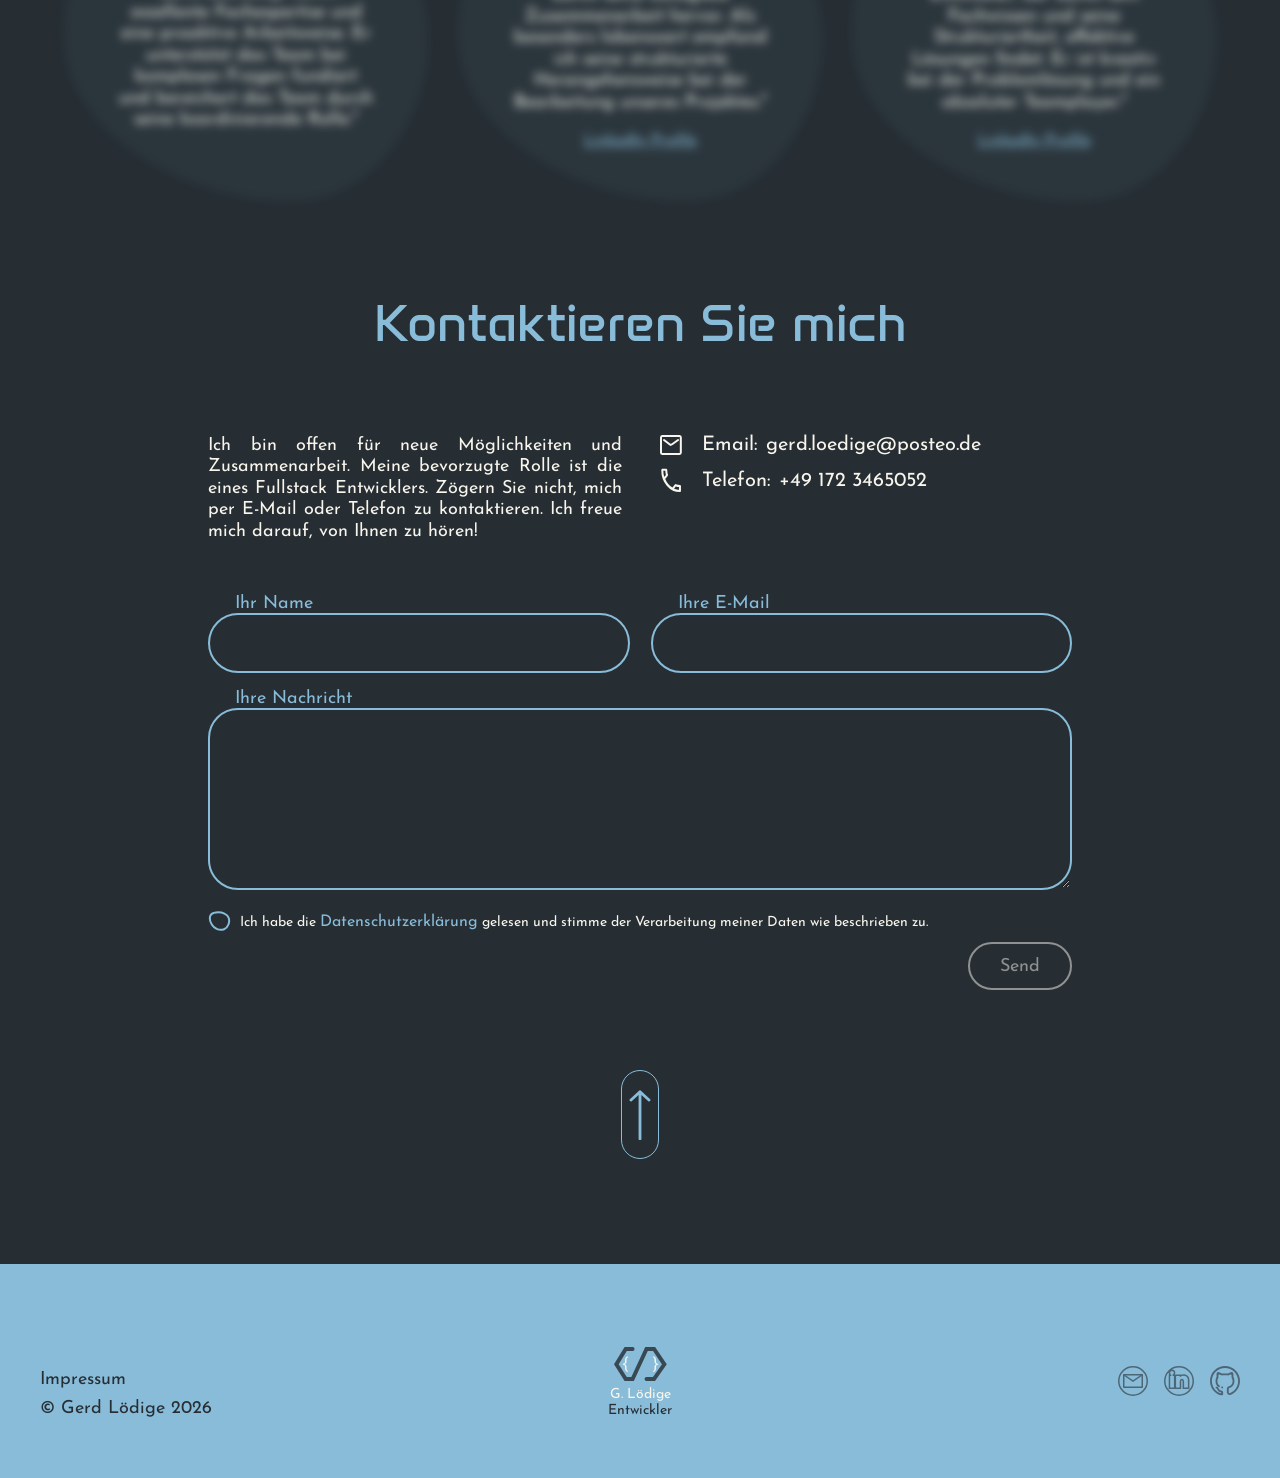
==== commit b450235c: "update user img container and group background and img. Add mask" ====
--- a/de/index.html
+++ b/de/index.html
@@ -49,11 +49,13 @@
                         </div>
                     </div>
                 </div>
-            <div class="user_img_container">
-                <img src="../assets/img/bubble_blue.png" class="image_background_hover" alt="Background Image">
-                <img src="../assets/img/bubble_light_blue.png" class="image_background_default" alt="Background Image">
-                <img src="../assets/img/Portfolio-Gerd-010-cut-v4.png" class="user_img" alt="Portrait of Gerd Lödige">
-            </div>
+                <div class="profile-group">
+                    <div class = "bg-wrapper">
+                        <img src="../assets/img/bubble_blue.png" class="bg-img hover" alt="Background Image">
+                        <img src="../assets/img/bubble_light_blue.png" class="bg-img default" alt="Background Image">
+                    </div>
+                    <img src="../assets/img/Portfolio-Gerd-010-cut-v4.png" class="user-img" alt="Portrait of Gerd Lödige">
+                </div>
             </div>
             <div class="hero_text_area">
                 <div class="social_media_container">
--- a/style.css
+++ b/style.css
@@ -250,52 +250,62 @@
     grid-template-rows: 1fr;
 }
 
-.portfolio_img_container .user_img_container{
-    position: relative;
+.portfolio_img_container .profile-group{
+    align-self: end;
     grid-row: 1;
     grid-column: 1;
+    position: relative;
+    width: auto;
+    max-width: 1180px;
+    height: 100%;
     max-height: 100%;
-}
-
-.portfolio_img_container .user_img_container .user_img,
-.portfolio_img_container .burger_menu img{
+    aspect-ratio: 3 / 4;
+    margin: 0 auto;
+    cursor: pointer;
+}
+
+.bg-wrapper {
+    position: absolute;
+    bottom: 0px;
+    left: 50%; 
+    transform: translate(-50%, 10%);
+    width: 100%;
+    height: 100%;
+    z-index: 1;
+}
+
+.bg-img {
+    position: absolute;
+    bottom: 0;
+    left: 0;
+    width: 100%;
+    height: 100%;
+    object-fit: contain;
+    transition: opacity 0.4s ease-in-out;
+    transform: rotate(-45deg);
+}
+
+.bg-img.hover {
+    opacity: 0;
+}
+
+.profile-group:hover .bg-img.hover {
+    opacity: 1;
+}
+
+.profile-group:hover .bg-img.default {
+    opacity: 0;
+}
+
+.user-img {
     position: absolute;
     bottom: 0;
     left: 50%;
-    object-fit: cover;
-    transform: translate(-50%, 0);
-    max-height: 100%;
-    max-width: 100%;
-}
-
-.portfolio_img_container .user_img_container .user_img{
-    padding: 0 20px;
-    box-sizing: border-box;
-}
-
-
-.portfolio_img_container .image_background_default,
-.portfolio_img_container .image_background_hover{
-    position: absolute;
-    bottom: 0;
-    left: 50%;
-    width: 100%;
-    transition: opacity 0.5s;
-    transform: translate(-50%, 0%) rotate(-45deg);
-    max-height: 90%;
-    max-width: 100%;
-    object-fit: contain;
-}
-
-.image_background_hover{
-    opacity: 0;
-}
-
-.portfolio_img_container:hover .image_background_default{
-    opacity: 0;
-}
-.portfolio_img_container:hover .image_background_hover{
-    opacity: 1;
+    transform: translateX(-50%);
+    width: 90%;
+    height: auto;
+    z-index: 2;
+    display: block;
 }
 
 nav{
--- a/styles/responsive.css
+++ b/styles/responsive.css
@@ -12,33 +12,30 @@
     .hero_arrow_down{
         margin: 24px 0;
     }
-    .portfolio_img_container .user_img_container {
-        max-width: 1180px;
-        margin: 0 auto;
-        width: 100%;
-    }
-    
-    .portfolio_img_container .user_img_container .user_img{
-        clip-path: polygon(0 0%, 100% 0%, 100% 85%, 95% 90%, 90% 91%, 85% 94%, 80% 94%, 75% 96%, 70% 97.3%, 65% 98.3%, 60% 99%, 55% 99.5%, 50% 100%, 45% 100%, 40% 100%, 35% 99.7%, 30% 99.2%, 25% 98.5%, 20% 97.3%, 15% 96%, 10% 95%, 5% 95%, 0% 50%);
-        padding: 0;
-        box-sizing: unset;
-    }
-
-    .portfolio_img_container:hover .user_img_container .user_img{
-        clip-path: polygon(0 0%, 100% 0%, 100% 85%, 95% 90%, 90% 90%, 85% 94%, 80% 91.3%, 75% 93.2%, 70% 94.8%, 65% 96.3%, 60% 97.5%, 55% 98.6%, 50% 99.4%, 45% 99.8%, 40% 99.9%, 35% 99.7%, 30% 98.9%, 25% 97.7%, 20% 96.1%, 15% 94%, 10% 93%, 5% 92%, 0% 50%);
-        padding: 0;
-        box-sizing: unset;
+
+
+    .user-img{
+        -webkit-mask-image: url('../assets/img/bubble_mask_extended.svg');
+        mask-image: url('../assets/img/bubble_mask_extended.svg');
+        mask-size: 110% auto;
+        mask-repeat: no-repeat;
+        mask-position: bottom;
+    }
+
+    .bg-img{
+        transform: rotate(0deg);
+    }
+
+    .profile-group:hover .bg-img.hover {
+        opacity: 0;
+    }
+
+    .profile-group:hover .bg-img.default {
+        opacity: 1;
     }
 
     .social_media_container{
         min-width: 50%;
-    }
-    
-    .user_img_container .image_background_default,
-    .user_img_container .image_background_hover{
-        transform: translate(-50%, 0%) rotate(0deg);
-        width: 93%;
-        max-height: 100%;
     }
 
     .hero_arrow_down{
@@ -57,22 +54,16 @@
         flex-direction: column;
     }
 
-    .user_img_container .image_background_default,
-    .user_img_container .image_background_hover{
-        width: 93%;
-        transform: translate(-50%, 0%) rotate(0deg);
-    }
-
-    .portfolio_img_container .user_img_container .user_img{
-        clip-path: polygon(0 0%, 100% 0%, 100% 85%, 95% 90%, 90% 91%, 85% 94%, 80% 94%, 75% 96%, 70% 97.3%, 65% 98.3%, 60% 99%, 55% 99.5%, 50% 100%, 45% 100%, 40% 100%, 35% 99.7%, 30% 99.2%, 25% 98.5%, 20% 97.3%, 15% 96%, 10% 95%, 5% 95%, 0% 50%);
-        padding: 0;
-        box-sizing: unset;
-    }
-
-    .portfolio_img_container:hover .user_img_container .user_img{
-        clip-path: polygon(0 0%, 100% 0%, 100% 85%, 95% 90%, 90% 90%, 85% 94%, 80% 91.3%, 75% 93.2%, 70% 94.8%, 65% 96.3%, 60% 97.5%, 55% 98.6%, 50% 99.4%, 45% 99.8%, 40% 99.9%, 35% 99.7%, 30% 98.9%, 25% 97.7%, 20% 96.1%, 15% 94%, 10% 93%, 5% 92%, 0% 50%);
-        padding: 0;
-        box-sizing: unset;
+    .user-img{
+        -webkit-mask-image: url('../assets/img/bubble_mask_extended.svg');
+        mask-image: url('../assets/img/bubble_mask_extended.svg');
+        mask-size: 110% auto;
+        mask-repeat: no-repeat;
+        mask-position: bottom;
+    }
+
+    .bg-img{
+        transform: rotate(0deg);
     }
 
     .hero_text_area{
@@ -201,26 +192,14 @@
         padding-left: 0;
     }
 
-    .image_background_default, 
-    .image_background_hover {
-        height: 80%;
+    .bg-img{
+        transform: rotate(0deg);
     }
 
     .portfolio_img_container{
         margin: 22px 15px 0 15px;
     }
 
-    .portfolio_img_container img{
-        max-width: 100%;
-        height: auto;
-    }
-
-    .portfolio_img_container:hover .image_background_default{
-        opacity: 1;
-    }
-    .portfolio_img_container:hover .image_background_hover{
-        opacity: 0;
-    }
     .nav_menu a{
         font-size: 22px;
     }
@@ -421,39 +400,12 @@
         padding: 0;
     }
 
-    .portfolio_img_container .user_img_container .image_background_default,
-    .portfolio_img_container .user_img_container .image_background_hover{
-        width: unset;
-        transform: translate(-50%, 0%) rotate(0deg);
-    
-    }
-
     .portfolio_img_container{
         aspect-ratio: 1/1;
     }
 
-    .portfolio_img_container .user_img_container .user_img{
-        padding: 0;
-        box-sizing: unset;
-        max-width: 80%;
-        transform: translate(-50%, 0%);
-        clip-path: polygon(0 0%, 100% 0%, 100% 85%, 95% 90%, 90% 91%, 85% 94%, 80% 94%, 75% 96%, 70% 97.3%, 65% 98.3%, 60% 99%, 55% 99.5%, 50% 100%, 45% 100%, 40% 100%, 35% 99.7%, 30% 99.2%, 25% 98.5%, 20% 97.3%, 15% 96%, 10% 95%, 5% 95%, 0% 50%);
-    }
-
     .social_media_container{
         display: none;
-    }
-
-    .user_img{
-        height: 100%;
-        transform: translate(-50%, 0%);
-    }
-
-    .user_img_container .image_background_default,
-    .user_img_container .image_background_hover{
-        transform: translate(-50%, -50%) rotate(0deg);
-        width: 93%;
-        max-height: 100%;
     }
 
     .header_mobile.d-none,
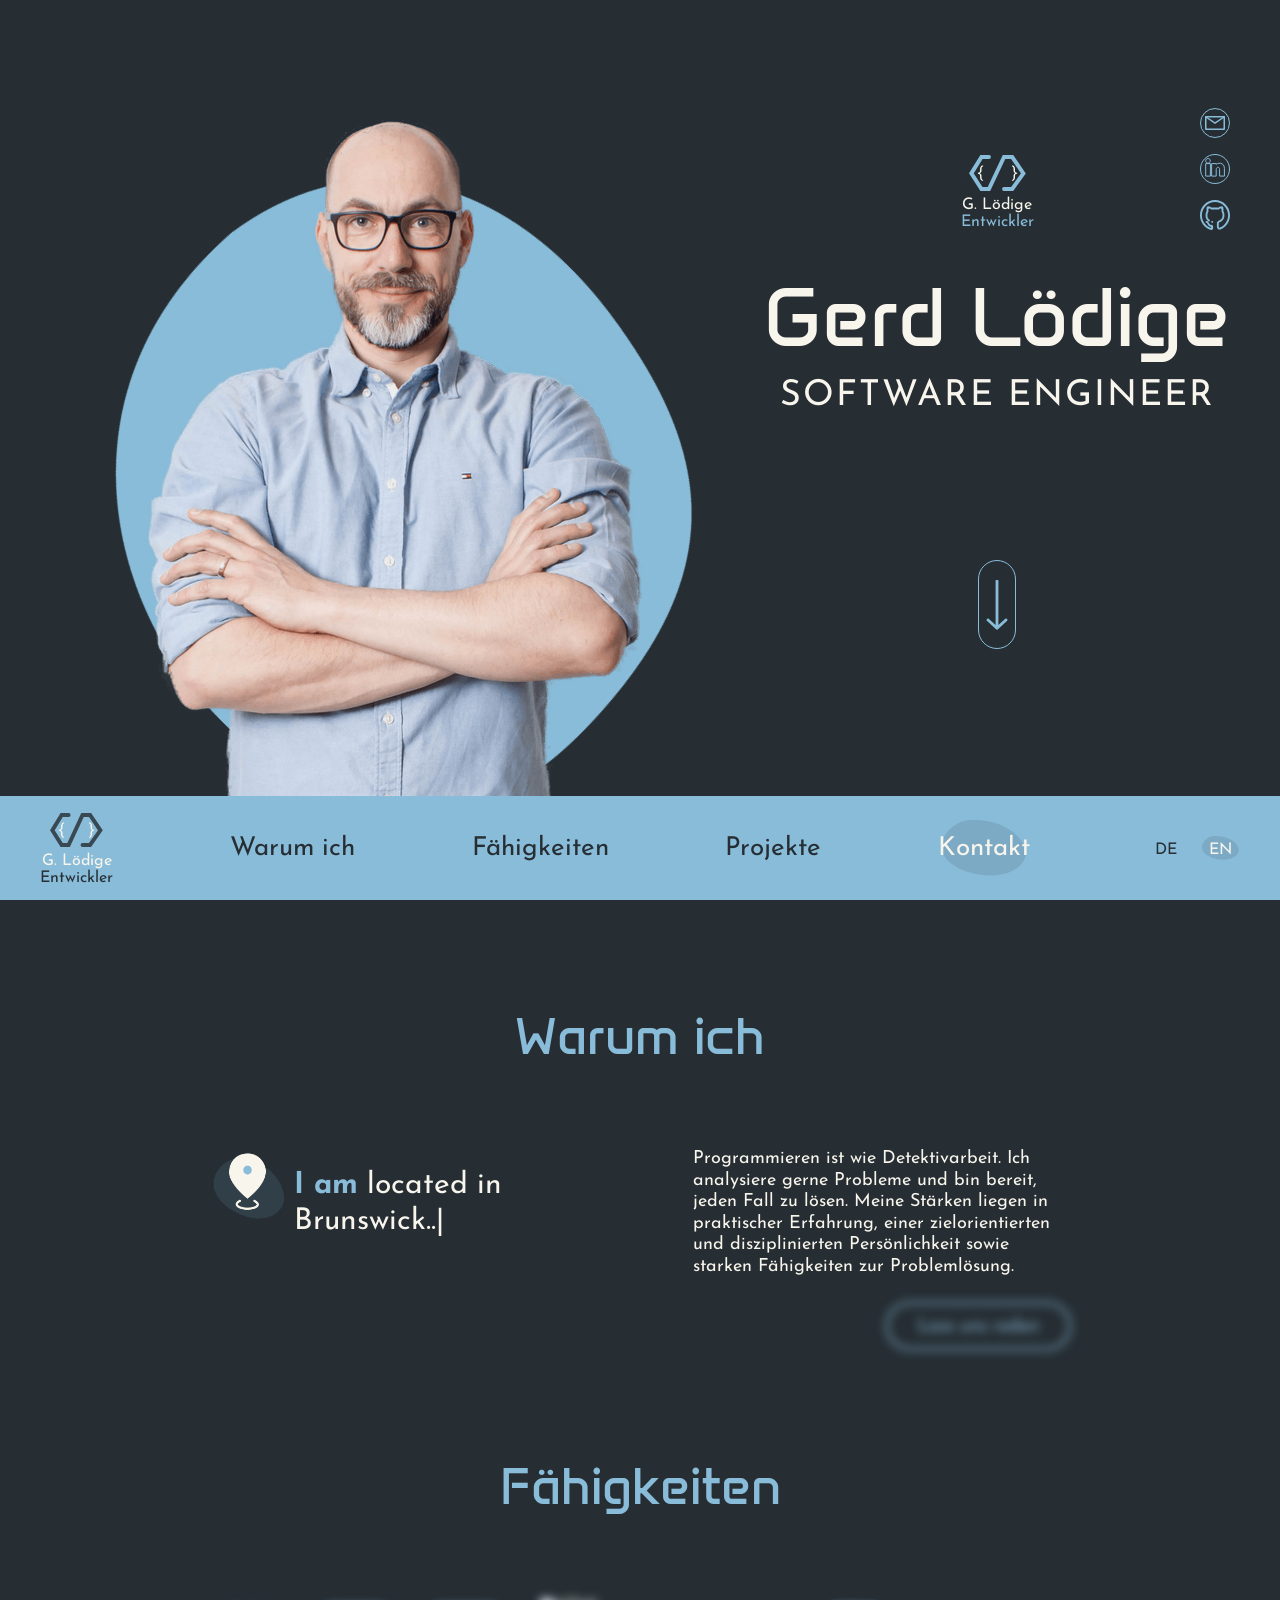
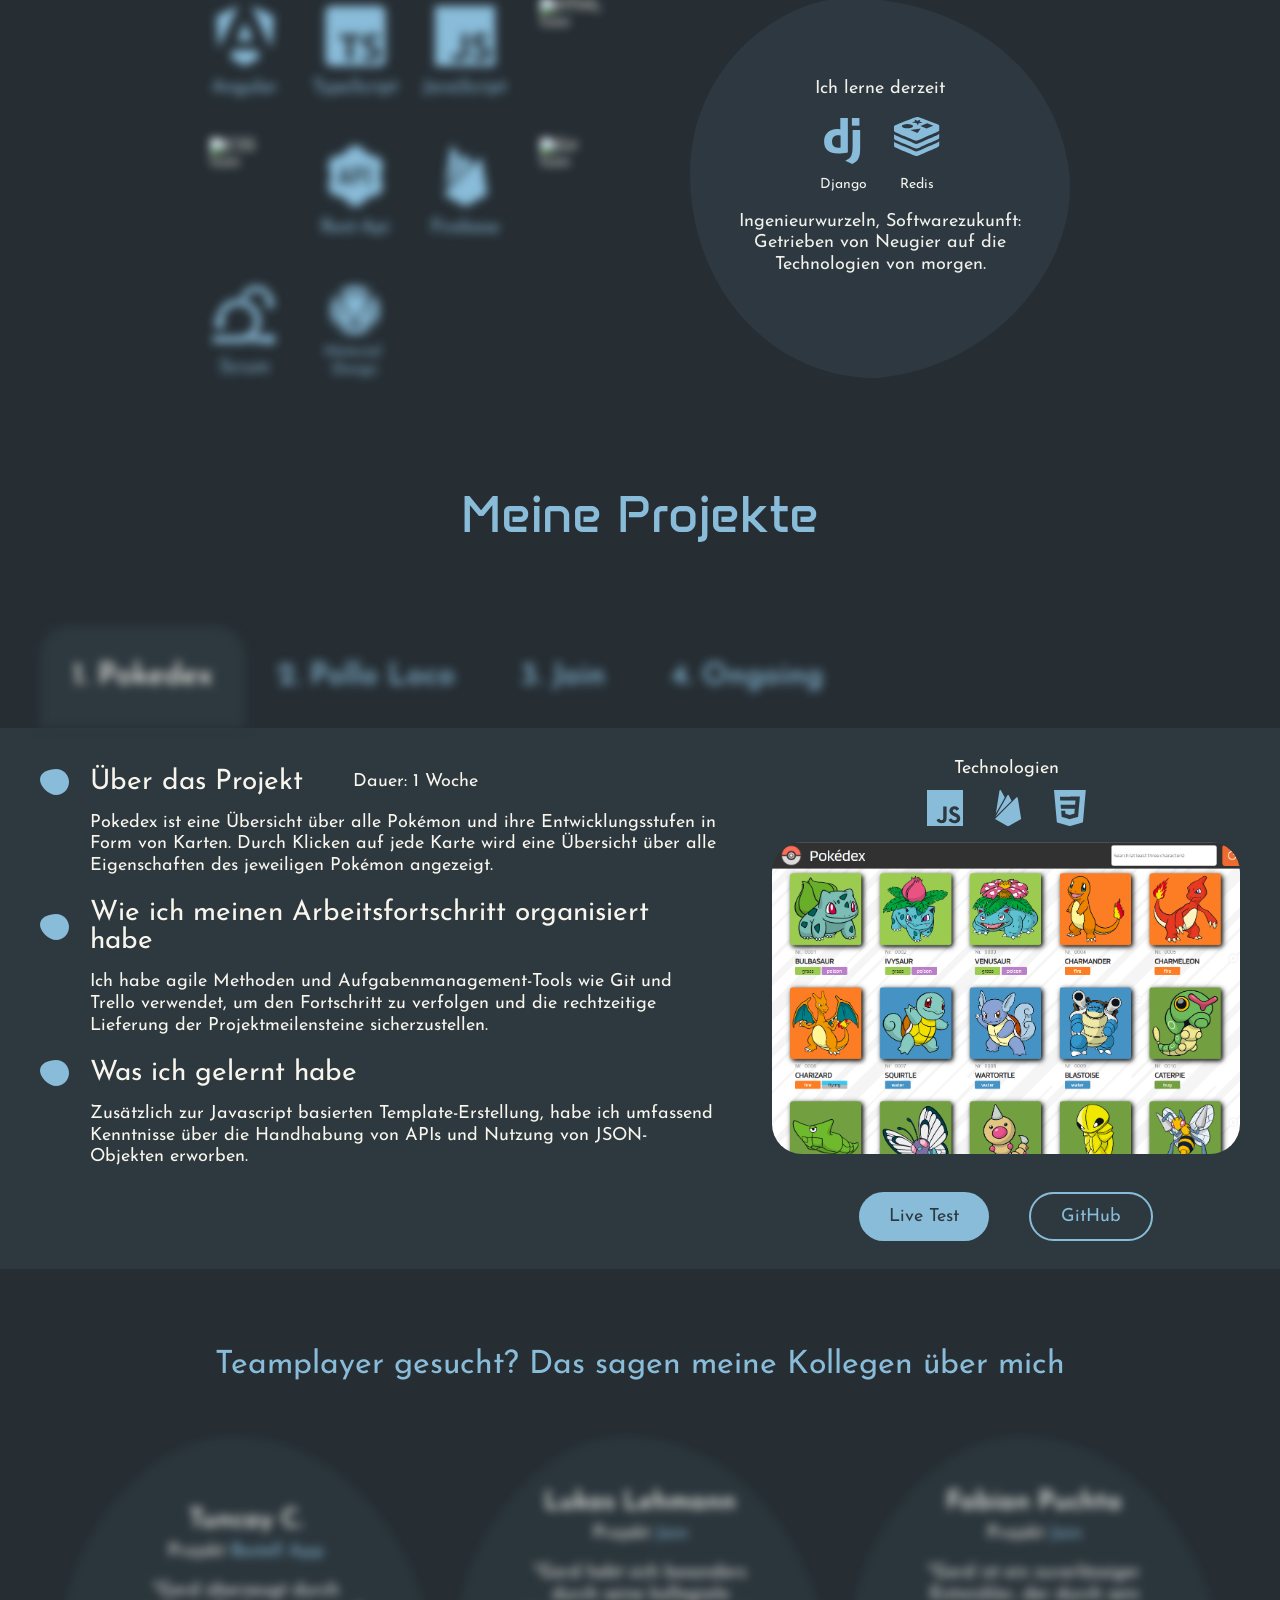
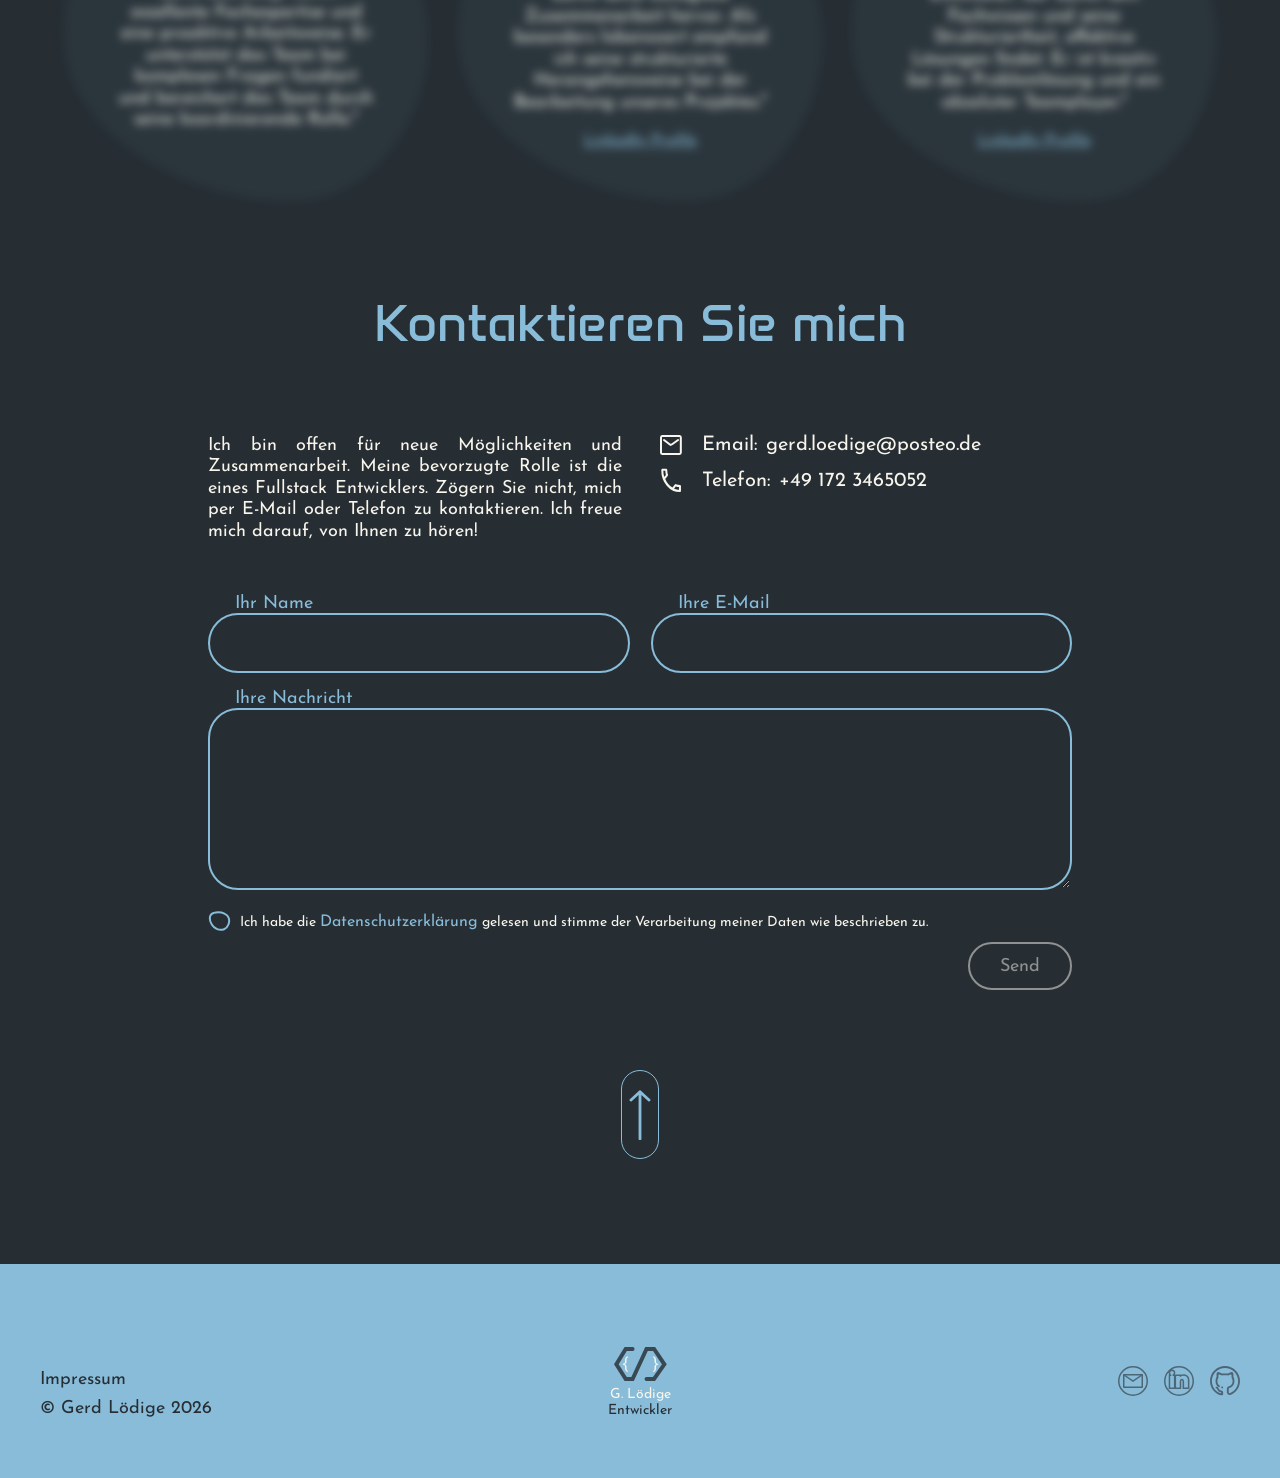
==== commit ff1205d5: "update input check for mobile view and reduce redundant code" ====
--- a/de/index.html
+++ b/de/index.html
@@ -550,7 +550,7 @@
                                 <label for="accept_policy" id="accept_policy_label">Ich habe die <a href="privacy_policy.html">Datenschutzerklärung</a> gelesen und stimme der Verarbeitung meiner Daten wie beschrieben zu.</label>
                                 <span class="error_policy d-none" id="error_policy">Bitte akzeptieren Sie die Datenschutzerklärung.</span>
                             </div>
-                            <button class="send_button" type="submit" disabled id="send_button">Send</button>
+                            <button class="send_button" type="submit" disabled id="send_button" formnovalidate>Send</button>
                         </div>
                     </form>
                     <div class="send_mail_overlay" id="send_mail_overlay">
--- a/style.css
+++ b/style.css
@@ -256,7 +256,7 @@
     grid-column: 1;
     position: relative;
     width: auto;
-    max-width: 1180px;
+    max-width: 650px;
     height: 100%;
     max-height: 100%;
     aspect-ratio: 3 / 4;
@@ -1305,7 +1305,6 @@
 }
 
 .portfolio_img_container .burger_menu{
-    z-index: 100;
     position: relative;
     bottom: 0;
     opacity: 0;
--- a/styles/responsive.css
+++ b/styles/responsive.css
@@ -26,34 +26,38 @@
         transform: rotate(0deg);
     }
 
+    .portfolio_img_container .profile-group{
+        max-width: 1180px;
+    }
+    
     .profile-group:hover .bg-img.hover {
         opacity: 0;
     }
-
+    
     .profile-group:hover .bg-img.default {
         opacity: 1;
     }
-
+    
     .social_media_container{
         min-width: 50%;
     }
-
+    
     .hero_arrow_down{
         flex: unset;
     }
-
+    
     .hero_text_area{
         margin: 0;
         justify-content: space-around;
     }
-
+    
 }
 
-@media (max-aspect-ratio: 1/1) {
+@media (max-aspect-ratio: 12/10) {
     .hero {
         flex-direction: column;
     }
-
+    
     .user-img{
         -webkit-mask-image: url('../assets/img/bubble_mask_extended.svg');
         mask-image: url('../assets/img/bubble_mask_extended.svg');
@@ -61,9 +65,21 @@
         mask-repeat: no-repeat;
         mask-position: bottom;
     }
-
+    
     .bg-img{
         transform: rotate(0deg);
+    }
+    
+    .portfolio_img_container .profile-group{
+        max-width: 1180px;
+    }
+
+    .profile-group:hover .bg-img.hover {
+        opacity: 0;
+    }
+
+    .profile-group:hover .bg-img.default {
+        opacity: 1;
     }
 
     .hero_text_area{
@@ -84,10 +100,11 @@
     h1{
         margin-top: 16px;
     }
-
-    .hero_arrow_down{
-        margin-top: 24px;
-        align-items: flex-start;
+}
+
+@media (max-height: 600px){
+    .hero{
+        height: 100vh;
     }
 }
 
@@ -111,7 +128,7 @@
 
 
     .hero_arrow_down{
-        margin-bottom: 24px;
+        margin: 24px 0;
     }
 
     .skills_item_mobile_container{
@@ -402,6 +419,7 @@
 
     .portfolio_img_container{
         aspect-ratio: 1/1;
+        margin: 0;
     }
 
     .social_media_container{
@@ -419,9 +437,12 @@
         flex: unset;
     }
 
-    .burger_menu{
+
+    .portfolio_img_container .burger_menu{
+        z-index: 100;
         aspect-ratio: 1/1;
     }
+    
 
     .burger_menu.is-active,
     .menu_container_impressum.is-active,
@@ -432,6 +453,14 @@
     .burger_menu img,
     .menu_container_impressum img{
         height: 100%;
+    }
+
+    .burger_menu img{
+        position: absolute;
+        width: 100%;
+        top: 50%;
+        left: 50%;
+        transform: translate(-50%, -50%);
     }
 
     .burger_menu_container{
@@ -737,7 +766,7 @@
     }
 
     .burger_menu_container {
-        gap: 24px;
+        gap: 20px;
     }
 
     .why_me_container{
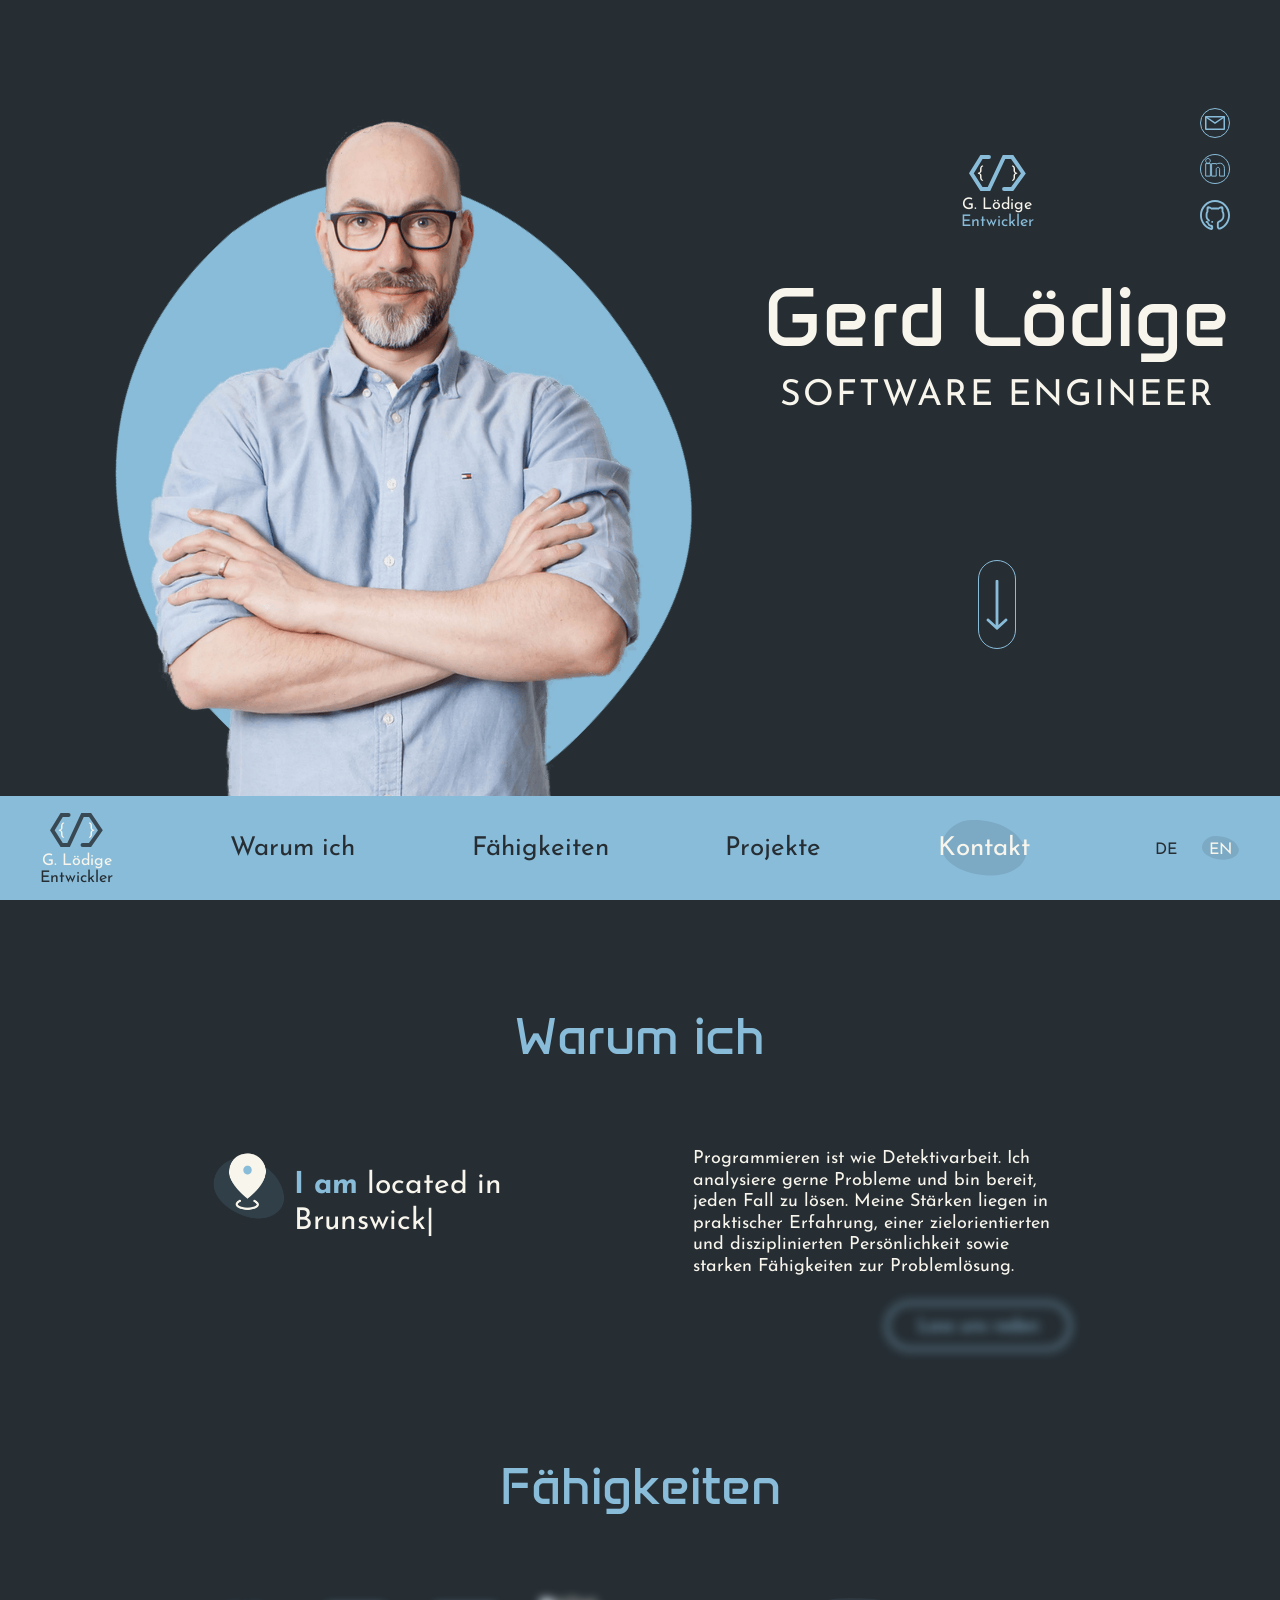
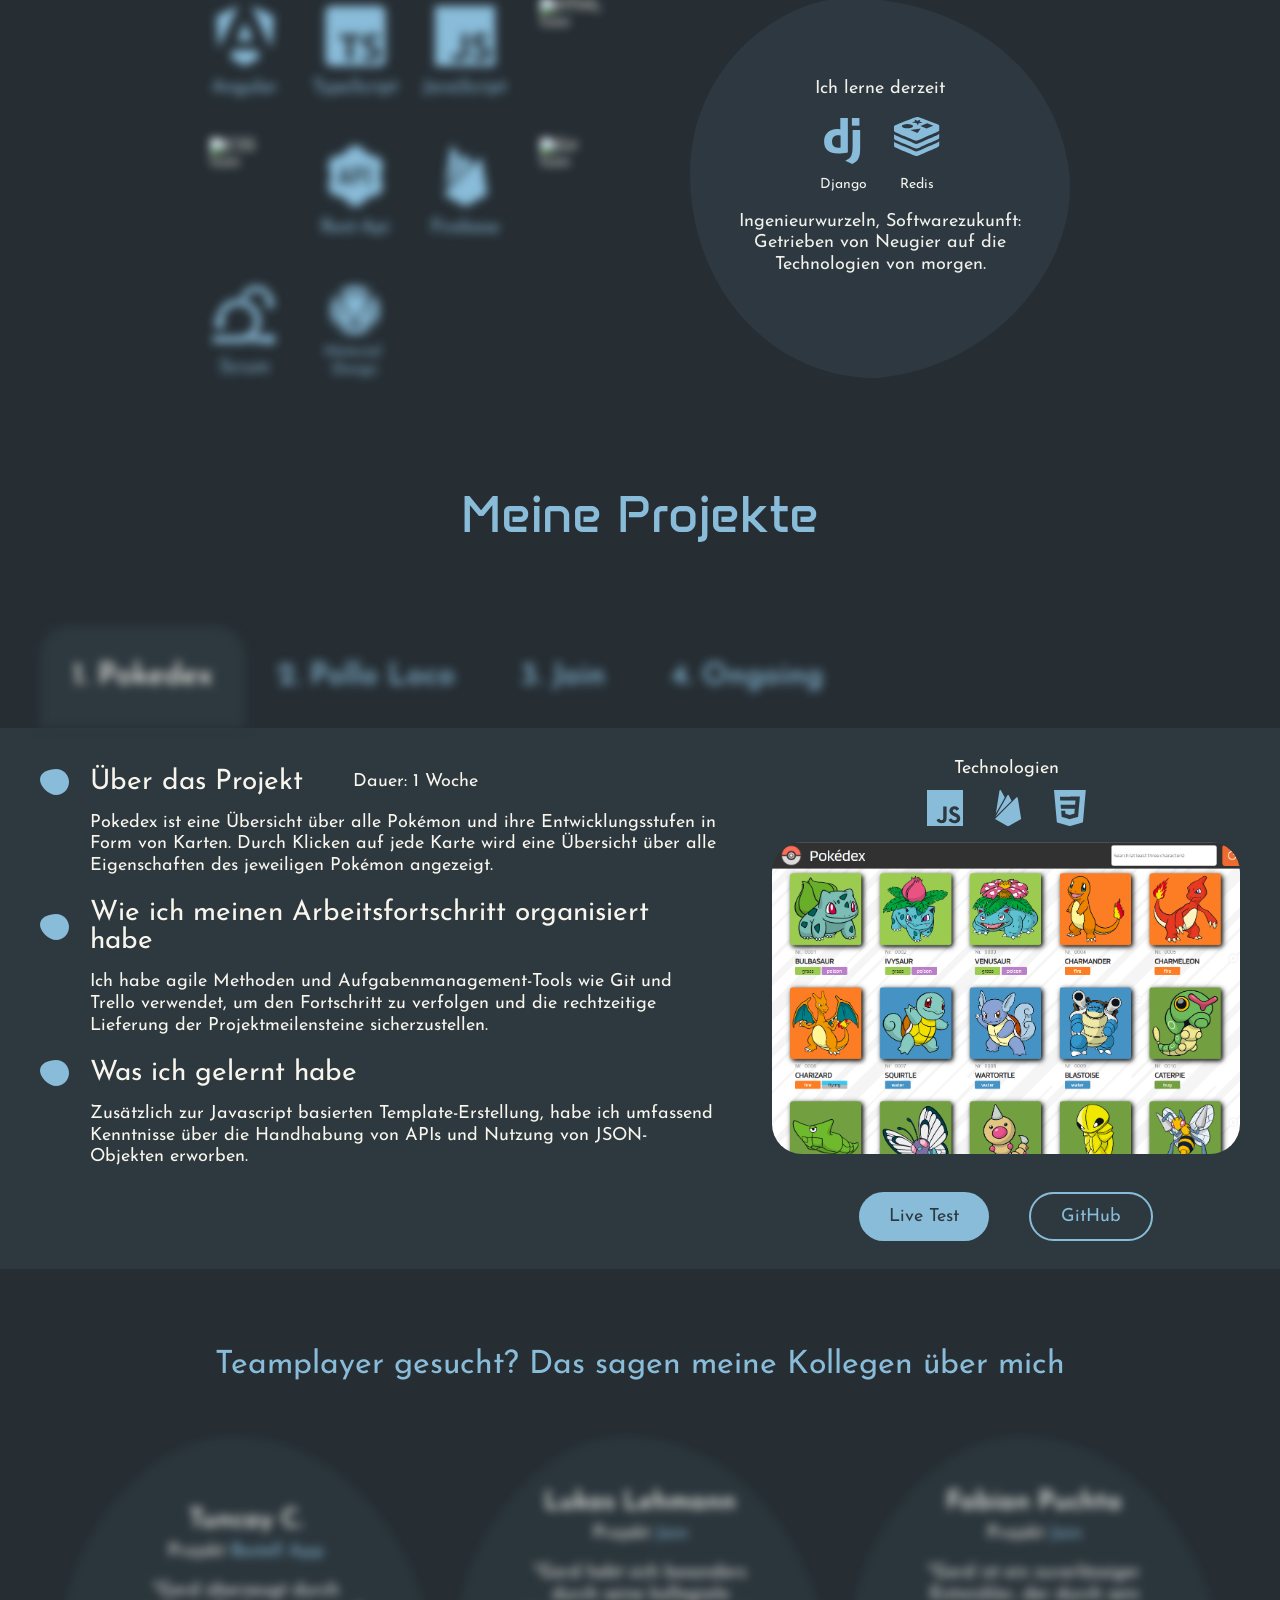
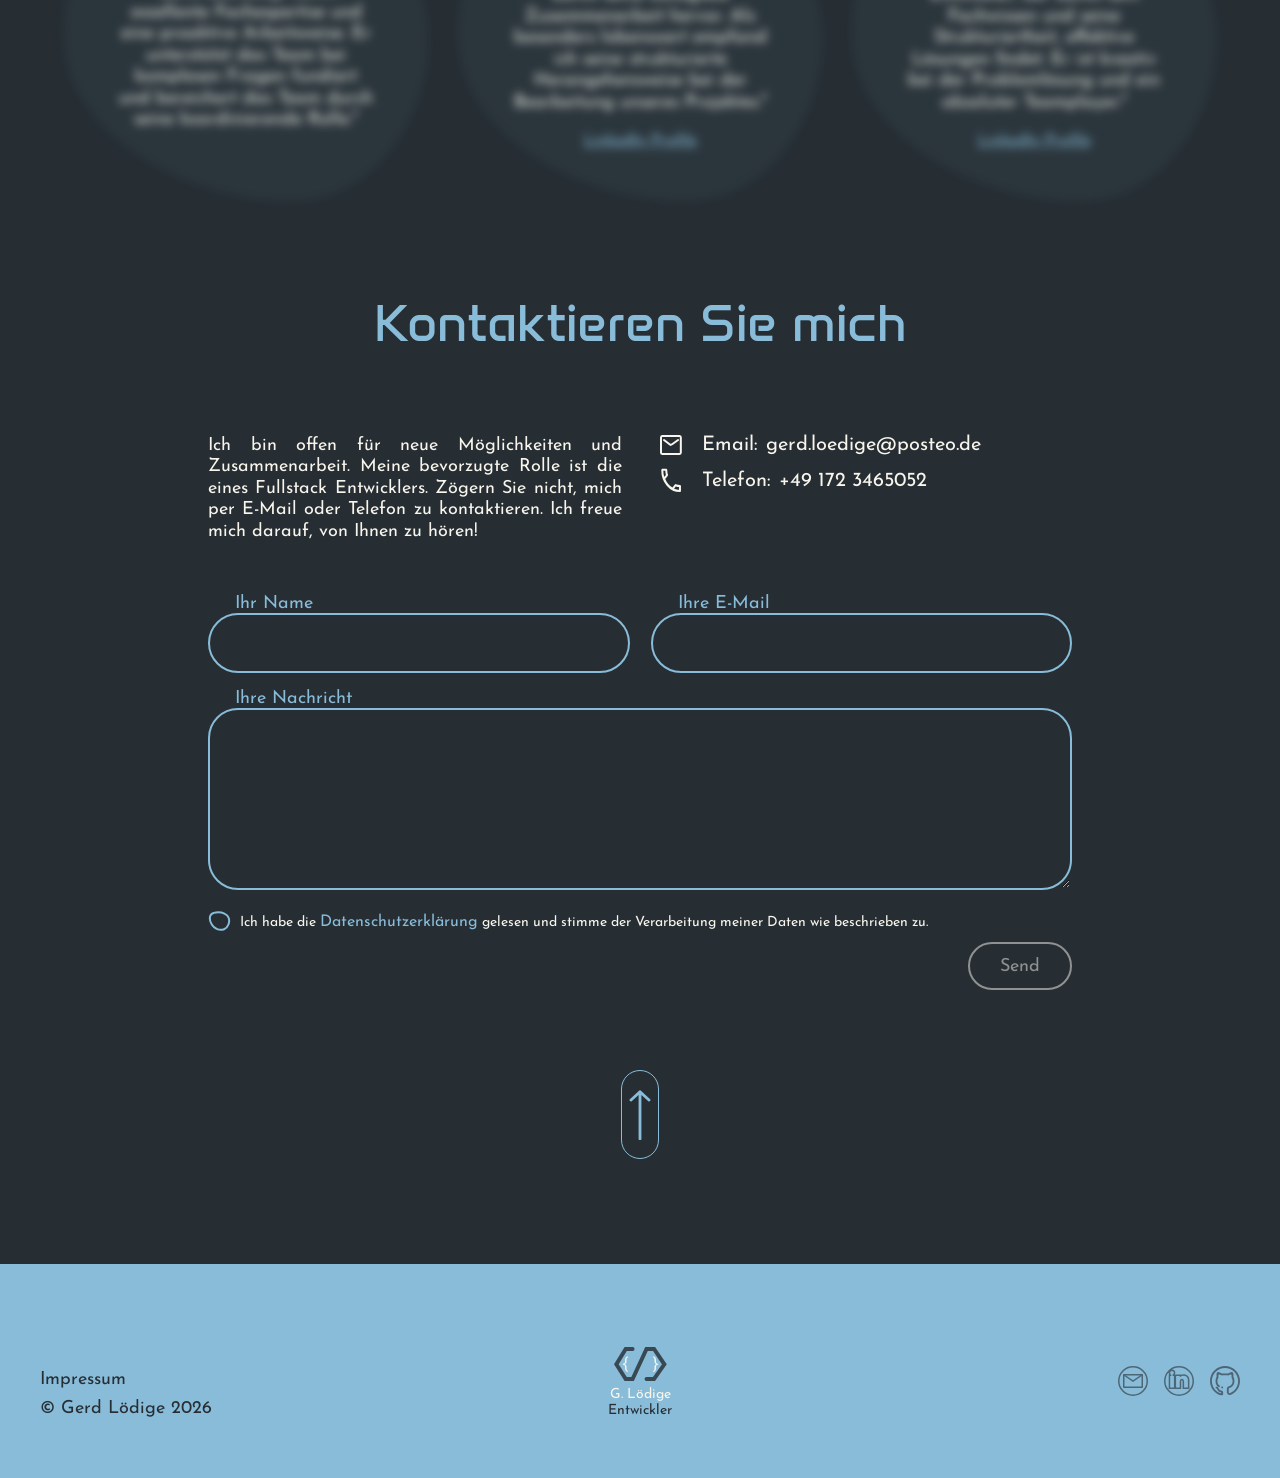
==== commit 85828866: "bugfix icon link with capital letters" ====
--- a/de/index.html
+++ b/de/index.html
@@ -411,7 +411,7 @@
                         <div class="techstack_container">
                             <img src="../assets/icons/python_icon.svg" alt="Python Icon">
                             <img src="../assets/icons/django_icon.svg" alt="Django Icon">
-                            <img src="../assets/icons/DRF_icon.svg" alt="Django REST Framework Icon">
+                            <img src="../assets/icons/drf_icon.svg" alt="Django REST Framework Icon">
                         </div>
                         <div class="preview_wrapping_container">
                             <div class="further_project">
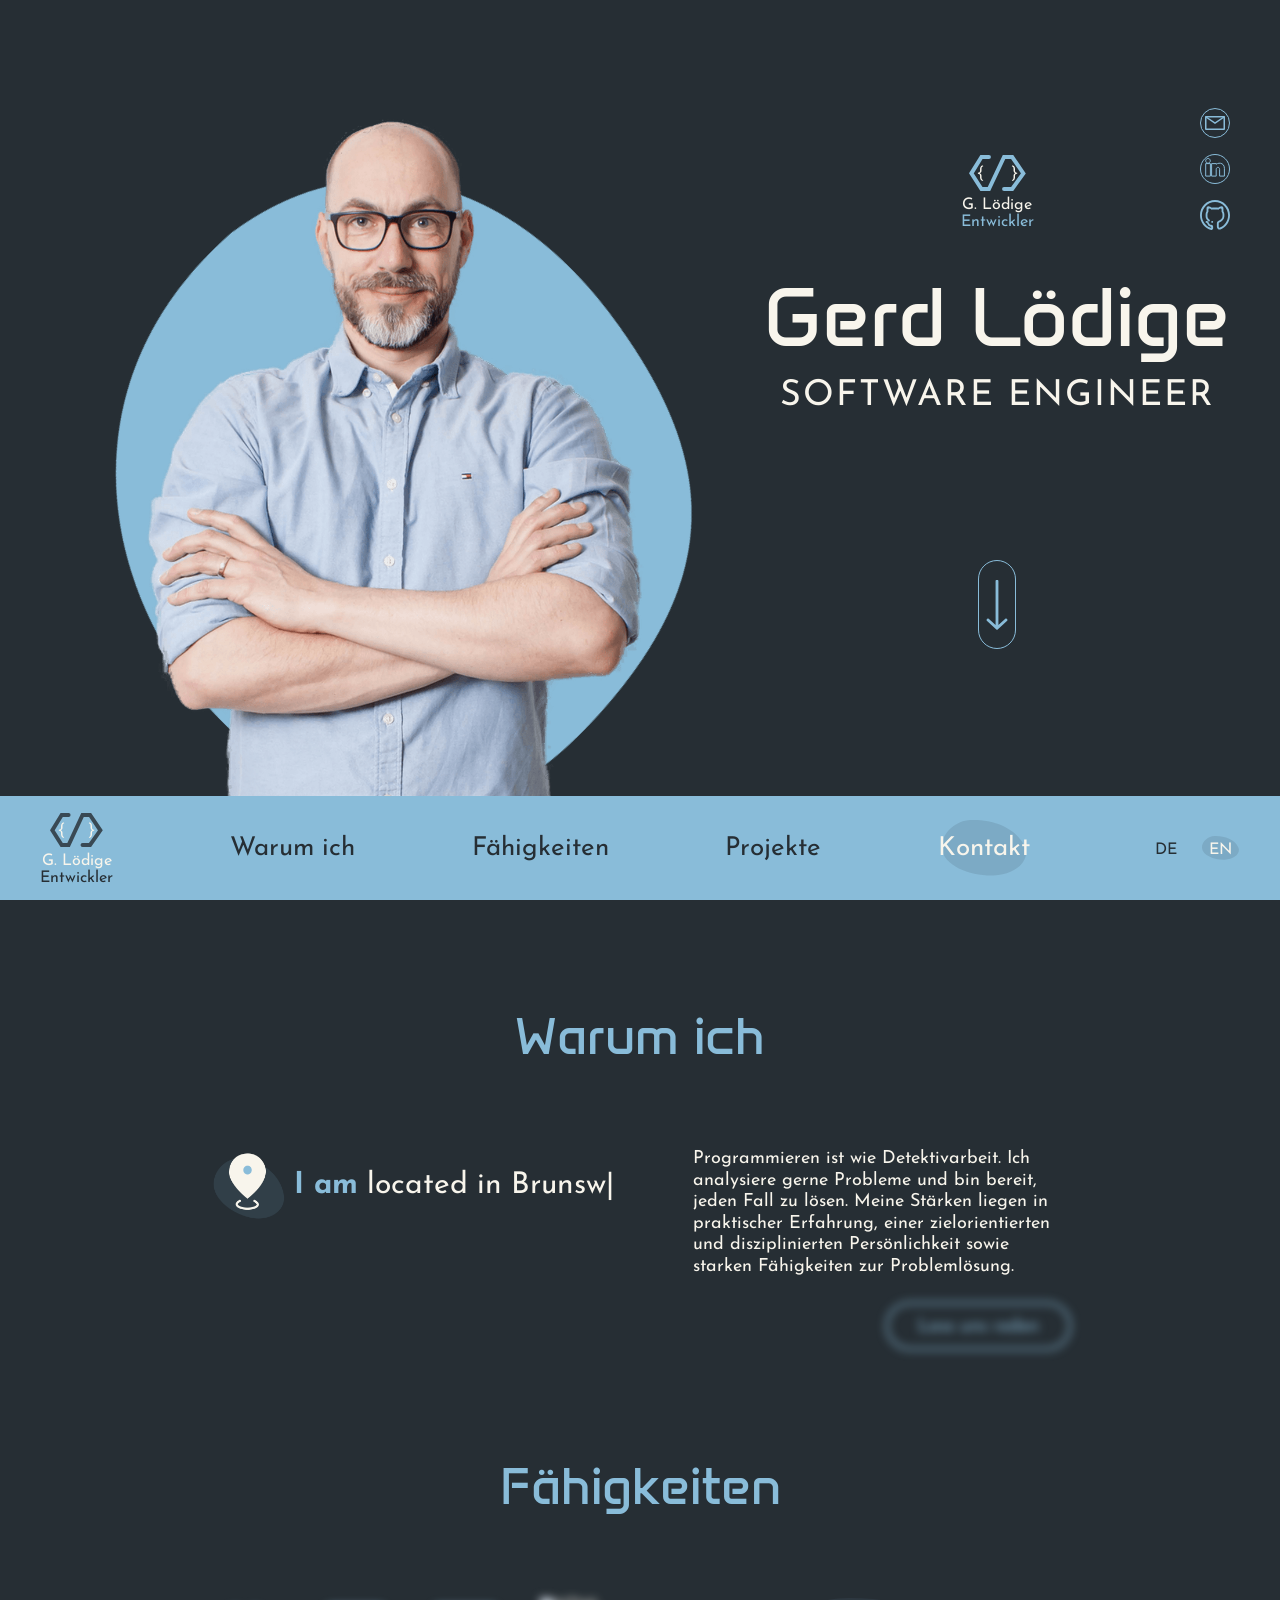
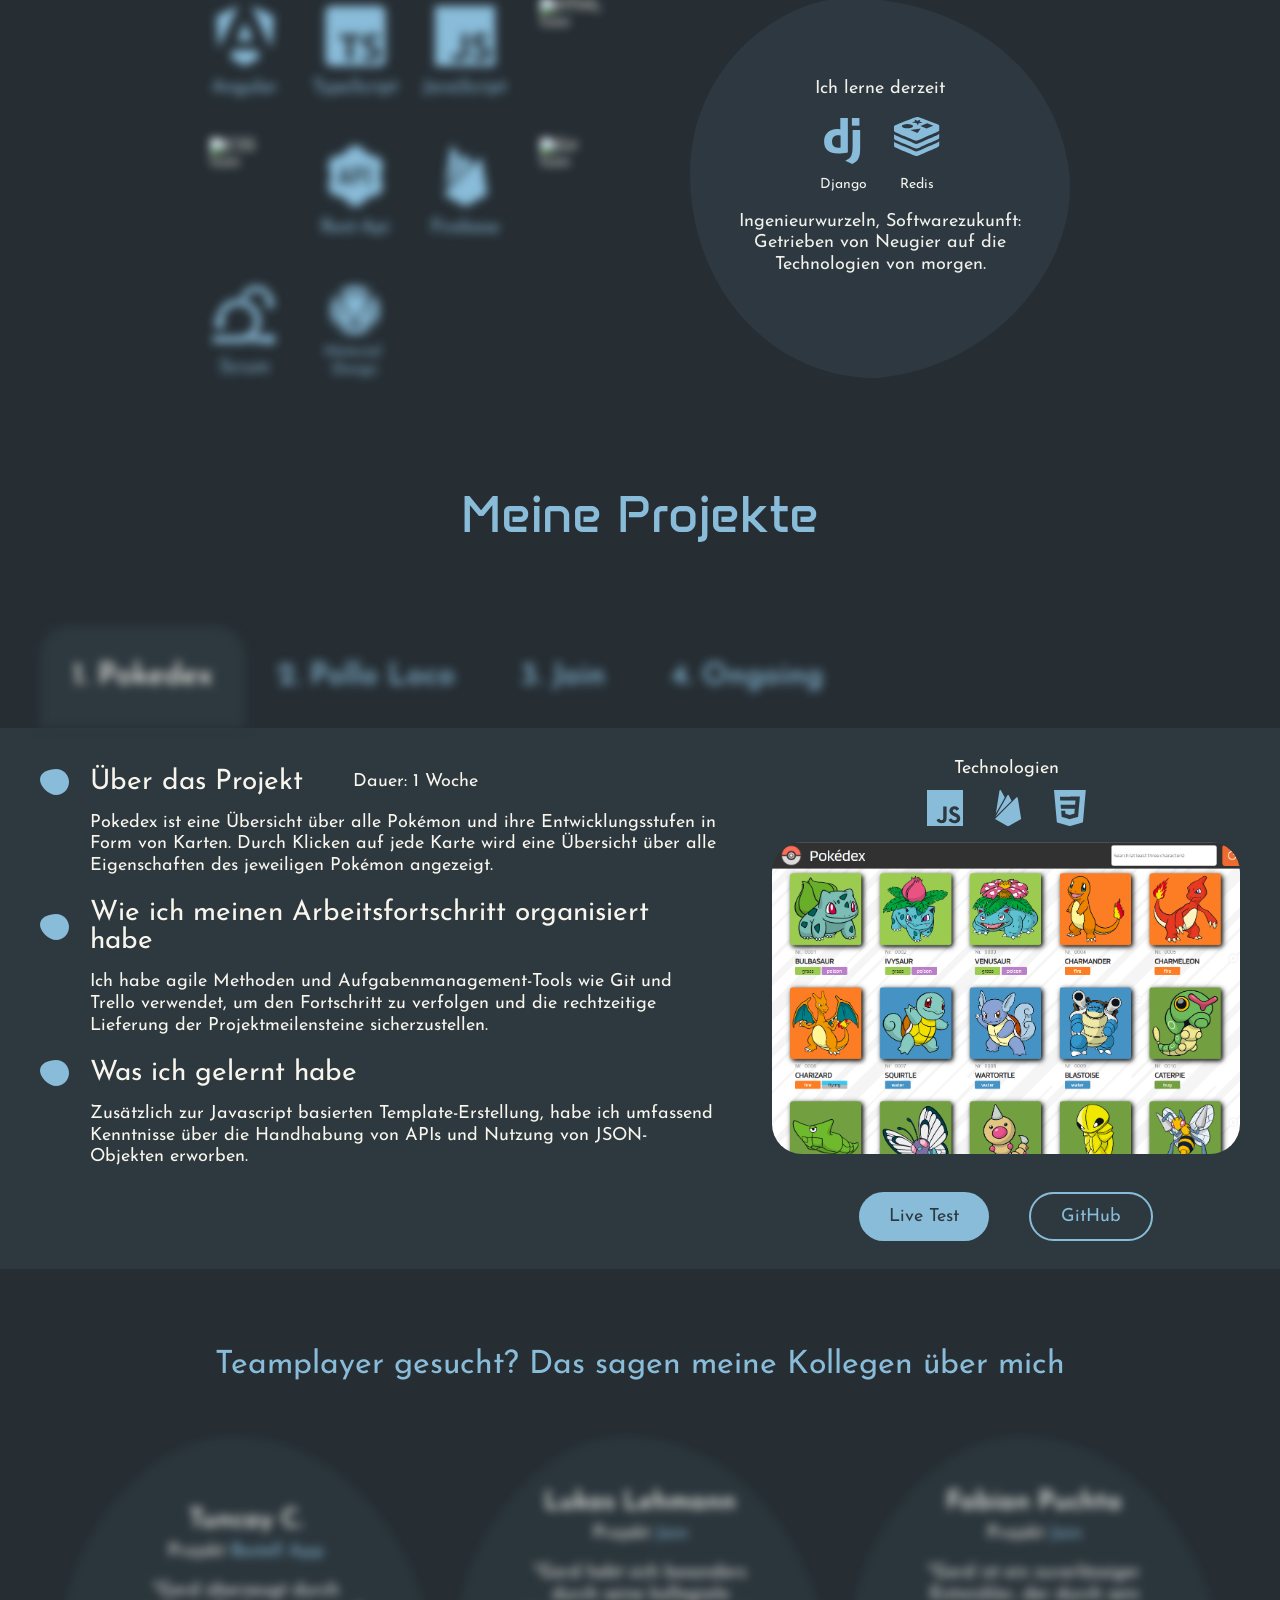
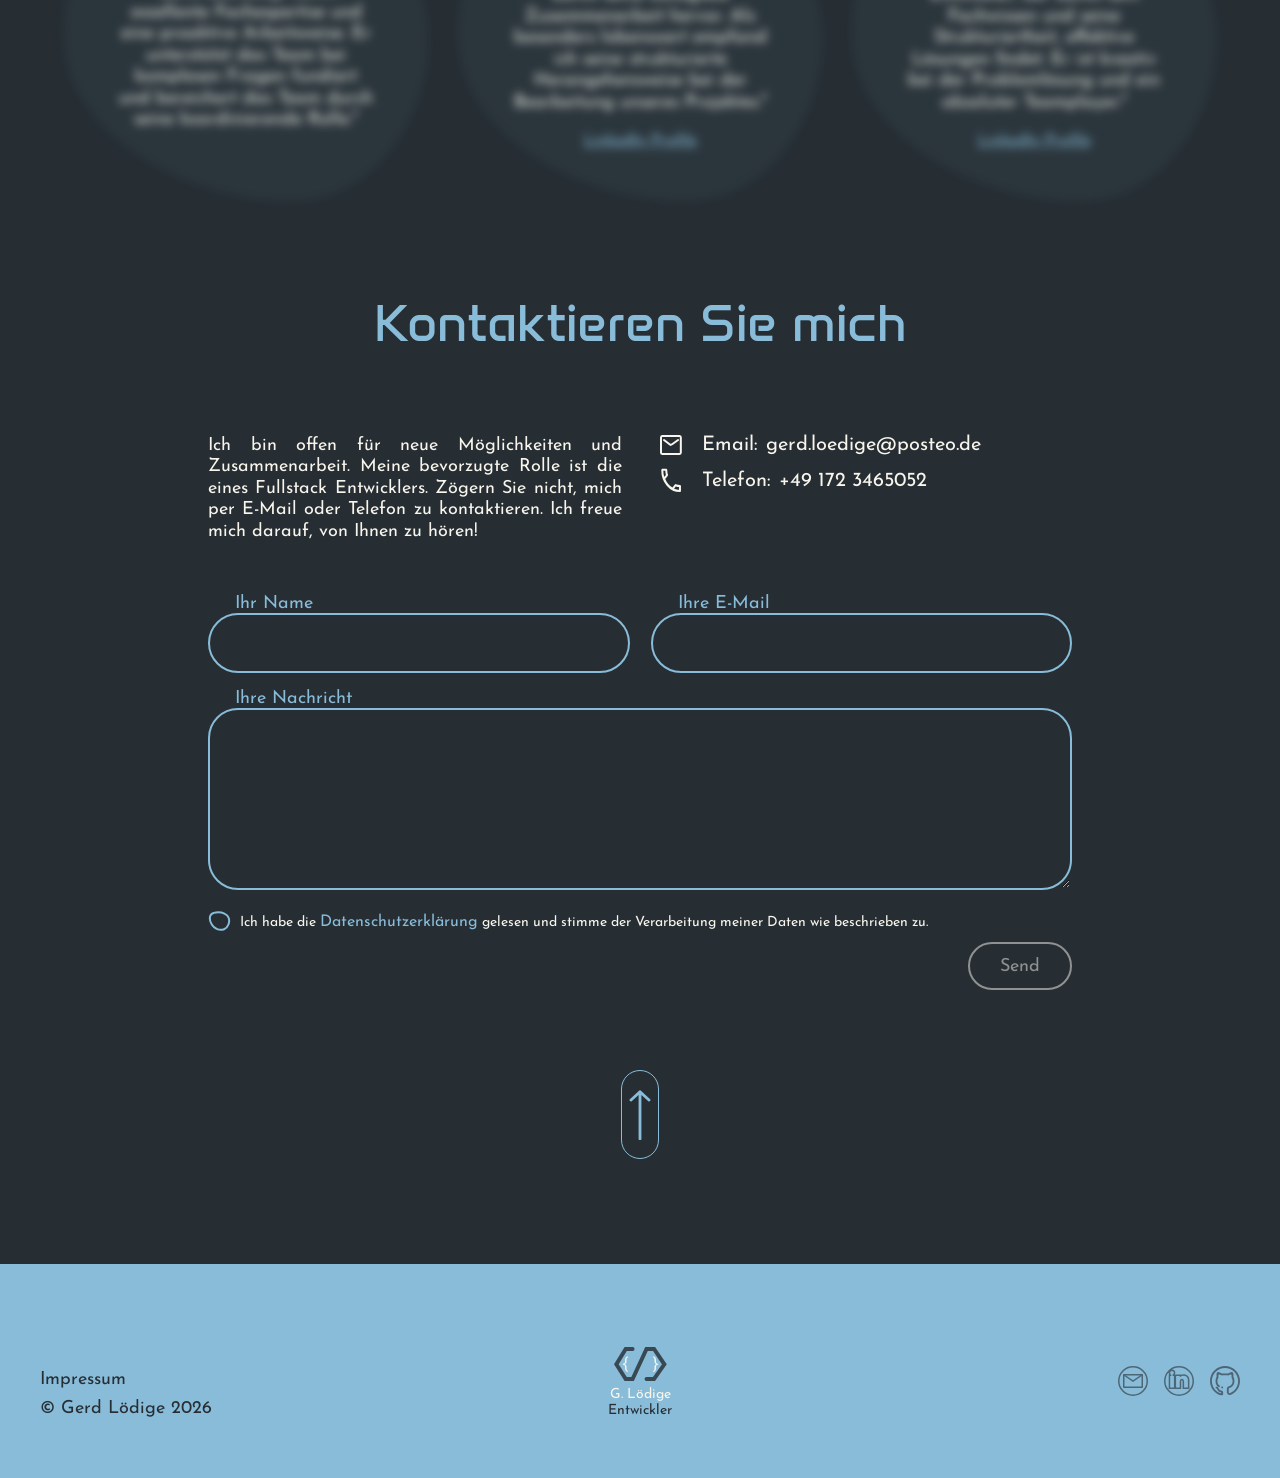
==== commit 20b183b2: "disable autocomplete and overide webkit textcomplete styling" ====
--- a/de/index.html
+++ b/de/index.html
@@ -499,7 +499,7 @@
                     </div>
                 </div>
                 <div class="form_container">
-                    <form action="send_mail.php" method="POST">
+                    <form action="send_mail.php" method="POST" autocomplete="off">
                         <div class="contact_field_name_email">
                             <div class="input_container hidden_input">
                                 <label for="contact_name" id="contact_name_label">Ihr Name <span class="d-none">ist erforderlich</span></label>
@@ -509,6 +509,7 @@
                                     id="contact_name" 
                                     name="name"
                                     placeholder="Ihr Name"
+                                    autocomplete="off"
                                     >
                                     <img src="../assets/icons/done_icon.svg" alt="Input Valid Icon" class="input_valid_icon">
                                 </div>
@@ -521,6 +522,7 @@
                                     id="contact_mail" 
                                     name="email" 
                                     placeholder="Ihre E-Mail"
+                                    autocomplete="off"
                                     >
                                     <img src="../assets/icons/done_icon.svg" alt="Input Valid Icon" class="input_valid_icon">
                                 </div>
@@ -534,6 +536,7 @@
                                 name="message" 
                                 rows="8" 
                                 placeholder="Ihre Nachricht"
+                                autocomplete="off"
                                 ></textarea>
                                 <img src="../assets/icons/done_icon.svg" alt="Input Valid Icon" class="input_valid_icon">
                             </div>
--- a/style.css
+++ b/style.css
@@ -1145,6 +1145,14 @@
     color:#E44C36 !important;
 }
 
+input:-webkit-autofill,
+input:-webkit-autofill:hover, 
+input:-webkit-autofill:focus {
+    -webkit-text-fill-color: #F8F5EC;
+    -webkit-box-shadow: 0 0 0px 1000px #262E34 inset !important;
+    transition: background-color 5000s ease-in-out 0s; 
+}
+
 .full_width{
     width: 100%;
 }
--- a/styles/responsive.css
+++ b/styles/responsive.css
@@ -600,6 +600,11 @@
         display: none;
     }
 
+    .skills_text_and_bubble_container{
+        width: 95%;
+    }
+
+
     .skills_text_and_bubble_container 
     .new_skill_text_mobile{
         display: block;
